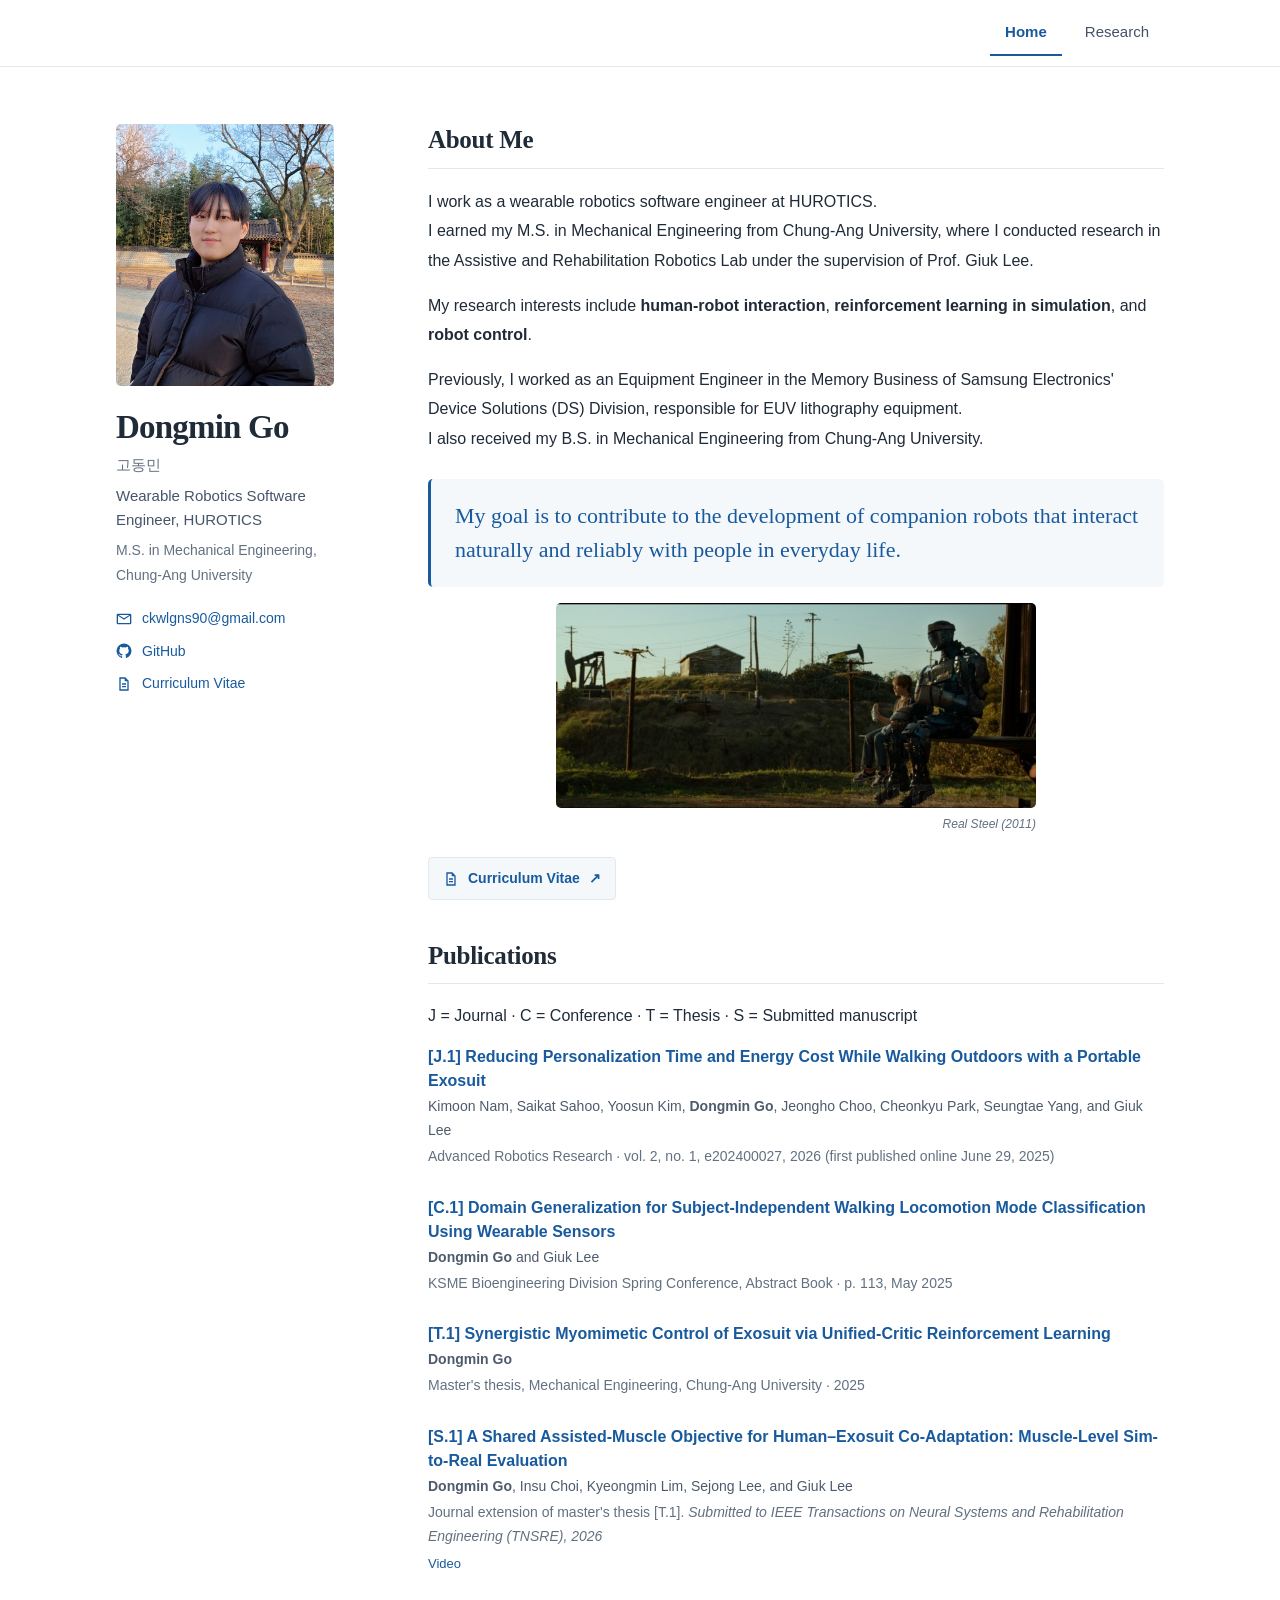
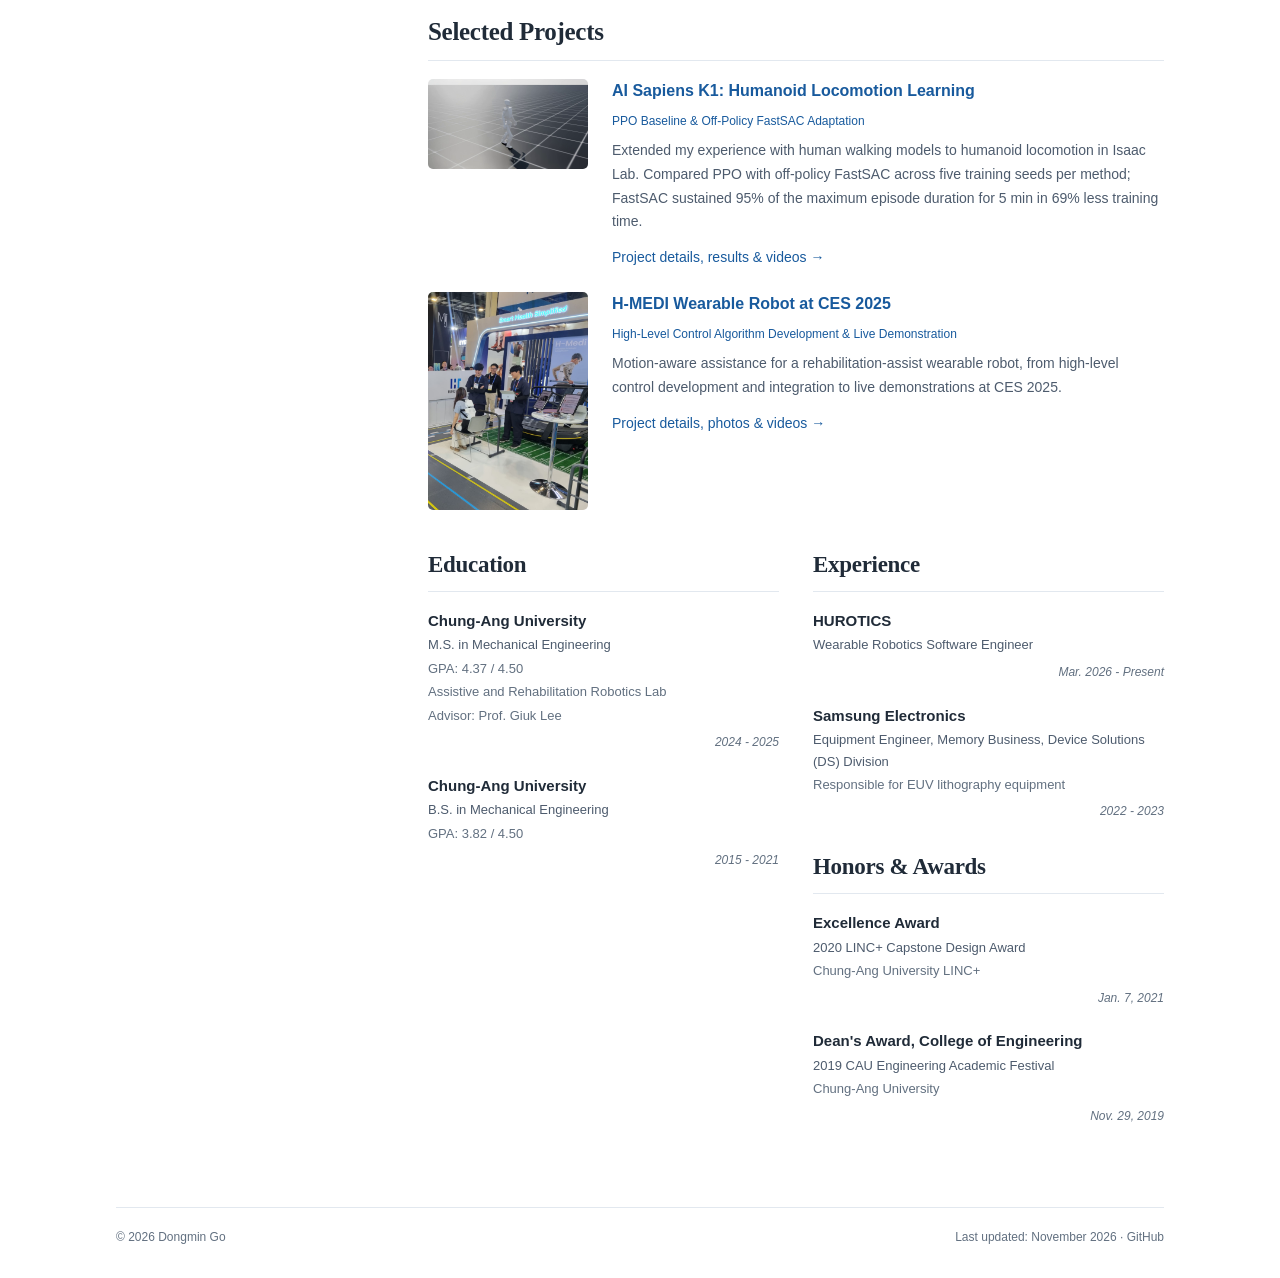
==== index.html @ 07a384d3 "Add K1 locomotion project and learning-speed results to CV and website" ====
<!doctype html>
<html lang="en"><head><meta charset="utf-8"><meta name="viewport" content="width=device-width,initial-scale=1">
<title>Dongmin Go | Academic Homepage</title><meta name="description" content="Dongmin Go at HUROTICS. M.S. in Mechanical Engineering, Chung-Ang University; former EUV Equipment Engineer at Samsung Electronics DS.">
<meta name="theme-color" content="#ffffff"><link rel="canonical" href="https://godongdongmin.github.io/"><meta property="og:title" content="Dongmin Go | Academic Homepage"><meta property="og:description" content="Wearable Robotics Software Engineer, HUROTICS. Education, experience, and research."><meta property="og:type" content="website"><meta property="og:url" content="https://godongdongmin.github.io/"><meta property="og:image" content="https://godongdongmin.github.io/assets/portrait.jpg"><link rel="icon" href="assets/favicon.svg" type="image/svg+xml"><link rel="stylesheet" href="assets/style.css?v=ed7baaed3232"></head>
<body><a class="skip" href="#main">Skip to content</a><header class="topbar"><nav class="nav site-nav" aria-label="Main navigation"><div class="nav-links"><a href="index.html" aria-current="page">Home</a><a href="research/index.html">Research</a></div></nav></header>
<div class="layout"><aside class="profile" aria-label="Profile"><img class="portrait" src="assets/portrait.jpg" alt="Portrait of Dongmin Go" width="218" height="262"><h1>Dongmin Go<span class="native-name" lang="ko">고동민</span></h1><p class="headline">Wearable Robotics Software Engineer, HUROTICS</p><p class="affiliation">M.S. in Mechanical Engineering, Chung-Ang University</p><div class="profile-links"><a href="mailto:ckwlgns90@gmail.com"><svg viewBox="0 0 24 24" fill="currentColor" aria-hidden="true"><path d="M3 4h18a2 2 0 0 1 2 2v12a2 2 0 0 1-2 2H3a2 2 0 0 1-2-2V6a2 2 0 0 1 2-2Zm9 9L3 7v11h18V7l-9 6Zm0-2 8-5H4l8 5Z"/></svg>ckwlgns90@gmail.com</a><a href="https://github.com/godongdongmin"><svg viewBox="0 0 24 24" fill="currentColor" aria-hidden="true"><path d="M12 .9a11.1 11.1 0 0 0-3.51 21.63c.55.1.76-.24.76-.54v-2.07c-3.1.67-3.76-1.32-3.76-1.32-.51-1.29-1.24-1.63-1.24-1.63-1.01-.69.08-.68.08-.68 1.12.08 1.71 1.15 1.71 1.15.99 1.69 2.6 1.2 3.24.92.1-.72.39-1.2.7-1.48-2.47-.28-5.07-1.24-5.07-5.49 0-1.21.43-2.2 1.14-2.98-.11-.28-.5-1.41.11-2.94 0 0 .94-.3 3.06 1.14a10.6 10.6 0 0 1 5.57 0c2.13-1.44 3.06-1.14 3.06-1.14.61 1.53.23 2.66.11 2.94.71.78 1.14 1.77 1.14 2.98 0 4.26-2.6 5.2-5.08 5.48.4.35.76 1.03.76 2.07v3.05c0 .3.2.65.76.54A11.1 11.1 0 0 0 12 .9Z"/></svg>GitHub</a><a href="files/Dongmin_Go_CV.pdf"><svg viewBox="0 0 24 24" fill="currentColor" aria-hidden="true"><path d="M5 2h9l5 5v15H5V2Zm2 2v16h10V8h-4V4H7Zm2 7h6v2H9v-2Zm0 4h6v2H9v-2Z"/></svg>Curriculum Vitae</a></div></aside><main class="content" id="main"><section class="section intro" id="about"><h2>About Me</h2><div class="about-copy"><p>I work as a wearable robotics software engineer at HUROTICS.<br class="sentence-break">I earned my M.S. in Mechanical Engineering from Chung-Ang University, where I conducted research in the Assistive and Rehabilitation Robotics Lab under the supervision of Prof. Giuk Lee.</p><p>My research interests include <strong>human-robot interaction</strong>, <strong>reinforcement learning in simulation</strong>, and <strong>robot control</strong>.</p><p>Previously, I worked as an Equipment Engineer in the Memory Business of Samsung Electronics&#x27; Device Solutions (DS) Division, responsible for EUV lithography equipment.<br class="sentence-break">I also received my B.S. in Mechanical Engineering from Chung-Ang University.</p></div><div class="about-vision"><p class="about-goal">My goal is to contribute to the development of companion robots that interact naturally and reliably with people in everyday life.</p><figure class="about-image"><img src="assets/real-steel-long.jpg" alt="A wide scene of a boy sitting beside the robot Atom in Real Steel" width="728" height="312"><figcaption>Real Steel (2011)</figcaption></figure></div><a class="cv-link" href="files/Dongmin_Go_CV.pdf"><svg viewBox="0 0 24 24" fill="currentColor" aria-hidden="true"><path d="M5 2h9l5 5v15H5V2Zm2 2v16h10V8h-4V4H7Zm2 7h6v2H9v-2Zm0 4h6v2H9v-2Z"/></svg>Curriculum Vitae <span aria-hidden="true">↗</span></a></section><section class="section" id="publications"><h2>Publications</h2><p class="detail">J = Journal · C = Conference · T = Thesis · S = Submitted manuscript</p><article class="entry"><h3 class="publication-title">[J.1] <a href="https://doi.org/10.1002/adrr.202400027">Reducing Personalization Time and Energy Cost While Walking Outdoors with a Portable Exosuit</a></h3><p>Kimoon Nam, Saikat Sahoo, Yoosun Kim, <strong>Dongmin Go</strong>, Jeongho Choo, Cheonkyu Park, Seungtae Yang, and Giuk Lee</p><p class="detail">Advanced Robotics Research · vol. 2, no. 1, e202400027, 2026 (first published online June 29, 2025)</p><div class="publication-links"></div></article><article class="entry"><h3 class="publication-title">[C.1] <a href="https://www.dbpia.co.kr/journal/articleDetail?nodeId=NODE12266823">Domain Generalization for Subject-Independent Walking Locomotion Mode Classification Using Wearable Sensors</a></h3><p><strong>Dongmin Go</strong> and Giuk Lee</p><p class="detail">KSME Bioengineering Division Spring Conference, Abstract Book · p. 113, May 2025</p><div class="publication-links"></div></article><article class="entry"><h3 class="publication-title">[T.1] Synergistic Myomimetic Control of Exosuit via Unified-Critic Reinforcement Learning</h3><p><strong>Dongmin Go</strong></p><p class="detail">Master&#x27;s thesis, Mechanical Engineering, Chung-Ang University · 2025</p><div class="publication-links"></div></article><article class="entry" id="manuscripts"><h3 class="publication-title">[S.1] <a href="research/myomimetic-exosuit/index.html">A Shared Assisted-Muscle Objective for Human–Exosuit Co-Adaptation: Muscle-Level Sim-to-Real Evaluation</a></h3><p class="authors"><strong>Dongmin Go</strong>, Insu Choi, Kyeongmin Lim, Sejong Lee, and Giuk Lee</p><p class="detail">Journal extension of master&#x27;s thesis [T.1]. <em>Submitted to IEEE Transactions on Neural Systems and Rehabilitation Engineering (TNSRE), 2026</em></p><div class="publication-links"><a href="research/index.html#myomimetic-video">Video</a></div></article></section><section class="section" id="projects"><h2>Selected Projects</h2><article class="entry selected-project"><a class="selected-project-photo" href="projects/ai-sapiens-k1/index.html"><img src="assets/ai-sapiens-k1/fastsac-poster.png" alt="AI Sapiens K1 humanoid walking in the Isaac Lab simulation" width="1280" height="720" loading="lazy"></a><div><h3><a href="projects/ai-sapiens-k1/index.html">AI Sapiens K1: Humanoid Locomotion Learning</a></h3><p class="project-role">PPO Baseline &amp; Off-Policy FastSAC Adaptation</p><p>Extended my experience with human walking models to humanoid locomotion in Isaac Lab. Compared PPO with off-policy FastSAC across five training seeds per method; FastSAC sustained 95% of the maximum episode duration for 5 min in 69% less training time.</p><p class="selected-project-link"><a href="projects/ai-sapiens-k1/index.html">Project details, results &amp; videos <span aria-hidden="true">→</span></a></p></div></article><article class="entry selected-project"><a class="selected-project-photo" href="projects/ces-2025/index.html"><img src="assets/ces-2025-booth.jpg" alt="H-MEDI wearable robot demonstration with a seated participant and booth operators at CES 2025" width="1080" height="1472" loading="lazy"></a><div><h3><a href="projects/ces-2025/index.html">H-MEDI Wearable Robot at CES 2025</a></h3><p class="project-role">High-Level Control Algorithm Development &amp; Live Demonstration</p><p>Motion-aware assistance for a rehabilitation-assist wearable robot, from high-level control development and integration to live demonstrations at CES 2025.</p><p class="selected-project-link"><a href="projects/ces-2025/index.html">Project details, photos &amp; videos <span aria-hidden="true">→</span></a></p></div></article></section><div class="background-grid" id="background"><section class="section" id="education"><h2>Education</h2><article class="entry background-entry"><h3>Chung-Ang University</h3><p>M.S. in Mechanical Engineering</p><p class="detail">GPA: 4.37 / 4.50</p><p class="detail">Assistive and Rehabilitation Robotics Lab</p><p class="detail">Advisor: Prof. Giuk Lee</p><p class="background-date">2024 - 2025</p></article><article class="entry background-entry"><h3>Chung-Ang University</h3><p>B.S. in Mechanical Engineering</p><p class="detail">GPA: 3.82 / 4.50</p><p class="background-date">2015 - 2021</p></article></section><div class="background-right"><section class="section" id="experience"><h2>Experience</h2><article class="entry background-entry"><h3>HUROTICS</h3><p>Wearable Robotics Software Engineer</p><p class="background-date">Mar. 2026 - Present</p></article><article class="entry background-entry"><h3>Samsung Electronics</h3><p>Equipment Engineer, Memory Business, Device Solutions (DS) Division</p><p class="detail">Responsible for EUV lithography equipment</p><p class="background-date">2022 - 2023</p></article></section><section class="section" id="awards"><h2>Honors &amp; Awards</h2><article class="entry background-entry"><h3>Excellence Award</h3><p>2020 LINC+ Capstone Design Award</p><p class="detail">Chung-Ang University LINC+</p><p class="background-date">Jan. 7, 2021</p></article><article class="entry background-entry"><h3>Dean&#x27;s Award, College of Engineering</h3><p>2019 CAU Engineering Academic Festival</p><p class="detail">Chung-Ang University</p><p class="background-date">Nov. 29, 2019</p></article></section></div></div></main></div>
<footer class="footer"><span>© 2026 Dongmin Go</span><span>Last updated: November 2026 · <a href="https://github.com/godongdongmin">GitHub</a></span></footer></body></html>
---- assets/style.css ----
:root{--ink:#202b38;--muted:#627080;--accent:#185a9d;--line:#e2e8ef;--paper:#fff;--wash:#f5f8fb;--serif:Georgia,'Times New Roman',serif}
*{box-sizing:border-box}html{scroll-behavior:smooth;scroll-padding-top:95px}body{margin:0;background:var(--paper);color:var(--ink);font:16px/1.75 -apple-system,BlinkMacSystemFont,'Segoe UI',Arial,sans-serif}a{color:var(--accent);text-decoration:none;text-underline-offset:4px}a:hover{text-decoration:underline}a:focus-visible,button:focus-visible{outline:3px solid #e8a540;outline-offset:5px;border-radius:2px}.skip{position:fixed;left:18px;top:-80px;z-index:10;background:var(--ink);color:white;padding:8px 16px}.skip:focus{top:12px}.topbar{border-bottom:1px solid var(--line);background:rgba(255,255,255,.97);position:sticky;top:0;z-index:2}.nav{max-width:1120px;padding:17px 36px;margin:auto;display:flex;align-items:center;justify-content:space-between;gap:24px}.brand{font:700 23px/1.25 var(--serif);color:var(--ink)}.nav-links{display:flex;gap:25px;flex-wrap:wrap;font-size:14px}.nav-links a{color:#445366}.layout{max-width:1120px;margin:auto;display:grid;grid-template-columns:244px minmax(0,1fr);gap:68px;padding:57px 36px 80px}.profile{align-self:start;position:sticky;top:112px}.portrait{display:block;width:218px;height:262px;object-fit:cover;object-position:50% 55%;border-radius:5px;background:var(--wash)}h1{font:700 33px/1.2 var(--serif);letter-spacing:-.8px;margin:22px 0 8px}.profile .headline{font-size:15px;line-height:1.6;margin:0;color:#45556a}.profile .affiliation{font-size:14px;color:var(--muted);margin:6px 0 19px}.profile-links{display:flex;flex-direction:column;gap:8px;font-size:14px}.profile-links a{display:flex;align-items:center;gap:10px;width:fit-content;overflow-wrap:anywhere}.profile-links svg{flex:0 0 16px;width:16px;height:16px}.content{min-width:0}.section{margin:0 0 40px}.section:last-child{margin-bottom:0}h2{font:700 25px/1.3 var(--serif);letter-spacing:-.3px;margin:0 0 18px;padding:0 0 11px;border-bottom:1px solid var(--line)}p{margin:0 0 15px}.intro p{font-size:16px;line-height:1.85}.cv-link{display:inline-flex;gap:9px;align-items:center;font-size:14px;font-weight:600;margin-top:4px;padding:8px 14px;background:var(--wash);border:1px solid var(--line);border-radius:4px}.cv-link svg{height:16px;width:16px}.entry{margin-bottom:22px}.entry:last-child{margin-bottom:0}.entry-top{display:flex;justify-content:space-between;align-items:baseline;gap:18px}.entry h3{font-size:16px;line-height:1.5;margin:0;font-weight:650}.entry time,.dates{font-size:13px;white-space:nowrap;color:var(--muted);font-variant-numeric:tabular-nums}.entry p{font-size:14px;line-height:1.7;margin:2px 0 0;color:#4d5b6d}.entry .detail{color:var(--muted)}.entry ul{font-size:14px;padding-left:19px;margin:5px 0;color:#4d5b6d}.tags{display:flex;gap:8px;flex-wrap:wrap;margin:12px 0 0}.tag{font-size:13px;color:#45556a;border:1px solid var(--line);background:var(--wash);padding:2px 10px;border-radius:3px}.publication-title{color:var(--accent)}.publication-links{display:flex;gap:14px;font-size:13px;margin-top:5px}.footer{border-top:1px solid var(--line);max-width:1048px;margin:0 auto;padding:19px 0 30px;display:flex;justify-content:space-between;gap:20px;font-size:12px;color:var(--muted)}.footer a{color:var(--muted)}.award-translation{font-size:12px!important;color:var(--muted)!important}
@media(max-width:900px){.layout{gap:38px;grid-template-columns:210px minmax(0,1fr)}.portrait{width:195px;height:235px}.nav-links{gap:17px}.footer{margin:0 36px}}
@media(max-width:680px){html{scroll-padding-top:110px}.nav{padding:14px 22px;align-items:flex-start;gap:12px;flex-direction:column}.brand{font-size:21px}.nav-links{gap:18px;font-size:13px}.layout{display:block;padding:30px 22px 45px}.profile{position:static;display:grid;grid-template-columns:112px minmax(0,1fr);gap:0 22px;margin-bottom:35px}.portrait{width:112px;height:144px;grid-row:1/5;object-position:50% 51%}.profile h1{font-size:28px;margin:2px 0 6px}.profile .headline{font-size:13px}.profile .affiliation{font-size:12px;margin:5px 0 10px}.profile-links{grid-column:1/-1;flex-direction:row;flex-wrap:wrap;margin-top:16px;gap:12px 20px;font-size:13px}.section{margin-bottom:32px}h2{font-size:23px}.entry-top{flex-wrap:wrap;gap:0 12px}.entry h3{font-size:15px}.entry time,.dates{font-size:12px}.intro p{font-size:15px}.footer{margin:0 22px;font-size:11px;flex-wrap:wrap;padding-bottom:22px}}
@media(prefers-reduced-motion:reduce){html{scroll-behavior:auto}}
.native-name{display:block;font:400 15px/1.5 'Malgun Gothic',sans-serif;letter-spacing:0;color:var(--muted);margin-top:6px}
.research-entry{display:grid;grid-template-columns:190px minmax(0,1fr);gap:20px}.research-thumb img{display:block;width:100%;height:auto;border:1px solid var(--line);border-radius:4px}.research-entry .authors{font-size:13px}.publication-links{flex-wrap:wrap}.project-main{max-width:960px;margin:auto;padding:45px 36px 60px}.project-header{text-align:center;margin:10px 0 48px}.project-header h1{font-size:38px;line-height:1.24;margin:14px 0 22px}.eyebrow{font-size:12px;letter-spacing:1.5px;color:var(--accent);font-weight:650}.project-authors{font-size:16px}.project-affiliations{font-size:14px;color:var(--muted)}.project-actions{display:flex;flex-wrap:wrap;justify-content:center;gap:10px}.method-grid{display:grid;grid-template-columns:repeat(3,minmax(0,1fr));gap:22px;margin-top:25px}.method-grid article{border-top:2px solid var(--accent);padding-top:14px}.method-grid h3{font-size:16px;margin:0 0 6px}.method-grid p{font-size:14px;color:#4d5b6d}.project-video{display:block;width:100%;aspect-ratio:16/9;background:#0c1218;border-radius:5px}.media-caption,.section-note{font-size:13px;color:var(--muted);margin-top:12px}.results-table{border-collapse:collapse;width:100%;font-size:14px;line-height:1.65}.results-table caption{text-align:left;margin-bottom:9px;color:var(--muted);font-size:13px}.results-table th,.results-table td{text-align:left;padding:13px 15px;border-bottom:1px solid var(--line);vertical-align:top}.results-table thead{background:var(--wash)}.results-table th{font-weight:600}.results-table tbody th{width:42%}.result-context{font-size:14px;color:#4d5b6d;margin-top:18px}
@media(max-width:900px){.research-entry{grid-template-columns:1fr}.research-thumb{max-width:300px}}
@media(max-width:680px){.project-main{padding:26px 22px 35px}.project-header h1{font-size:29px;letter-spacing:-.5px}.project-header{margin-bottom:34px}.method-grid{grid-template-columns:1fr;gap:10px}.project-actions .cv-link{font-size:12px;padding:7px 11px}.results-table th,.results-table td{padding:10px 7px}.results-table{font-size:13px}.project-authors{font-size:14px}}
@media print{.topbar,.skip,.footer,.cv-link{display:none}.layout{padding:0;gap:32px;grid-template-columns:190px 1fr}.profile{position:static}.portrait{width:160px;height:190px}body{font-size:11pt}.section{break-inside:avoid}a{color:inherit}}
.site-nav{justify-content:flex-end;flex-direction:row;padding-top:10px;padding-bottom:10px}.site-nav .nav-links{gap:8px;font-size:15px}.site-nav .nav-links a{display:block;padding:9px 15px;border-bottom:2px solid transparent}.site-nav .nav-links a[aria-current="page"]{color:var(--accent);font-weight:650;border-bottom-color:var(--accent)}.site-nav .nav-links a:hover{color:var(--accent);text-decoration:none;background:var(--wash)}.intro .research-interests{margin:18px 0;color:var(--ink)}.research-main{max-width:960px;margin:auto;padding:48px 36px 64px}.research-heading{margin-bottom:42px}.research-heading h1{font-size:36px;margin:0 0 10px}.research-heading p{font-size:15px;color:var(--muted)}.research-study{margin-bottom:48px}.research-study h2{font-size:26px;line-height:1.4;border:0;padding:0;margin-bottom:12px}.research-study .eyebrow{margin-bottom:10px}.research-study .authors{font-size:14px;color:#4d5b6d;margin-bottom:6px}.research-study .section-note{margin:0 0 18px}.study-summary{font-size:16px;line-height:1.8;margin-bottom:22px}.study-more{font-size:14px;margin-top:13px}.research-main video{scroll-margin-top:95px}.published-research{border-top:1px solid var(--line);padding-top:30px}
@media(max-width:680px){.research-main{padding:30px 22px 40px}.research-heading{margin-bottom:30px}.research-heading h1{font-size:30px}.research-study h2{font-size:23px}.site-nav .nav-links{font-size:14px}.research-study{margin-bottom:32px}.study-summary{font-size:15px}}
/* Separate background sections, with education beside experience and awards. */
.background-grid{display:grid;grid-template-columns:minmax(0,1fr) minmax(0,1fr);gap:34px;align-items:start}.background-grid>.section{margin-bottom:0}.background-grid h2{font-size:23px}.background-entry h3{font-size:15px}.background-entry p{font-size:13px;line-height:1.65}.background-entry .background-date{text-align:right;font-size:12px;font-style:italic;color:var(--muted);font-variant-numeric:tabular-nums;margin-top:7px}.background-right{min-width:0}.background-right>.section{margin-bottom:30px}.background-right>.section:last-child{margin-bottom:0}
@media(max-width:1050px){.background-grid{grid-template-columns:1fr;gap:32px}}
.project-main img{max-width:100%;height:auto}.study-figure{margin:25px 0 0;min-width:0;max-width:100%}.study-figure>a{display:block;max-width:100%;min-width:0;padding:12px;border:1px solid var(--line);border-radius:5px;background:#fff;cursor:zoom-in}.study-figure>a:hover{border-color:var(--accent)}.study-figure img{display:block;width:100%;max-width:100%;height:auto;object-fit:contain}.study-figure figcaption{font-size:13px;line-height:1.65;color:var(--muted);margin-top:10px}.figure-hint{font-size:12px;color:var(--muted);margin:9px 0 0}.figure-compact{max-width:620px;margin-left:auto;margin-right:auto}.figure-pair{display:grid;width:100%;max-width:100%;min-width:0;grid-template-columns:repeat(2,minmax(0,1fr));gap:24px;align-items:start}.figure-pair>.study-figure{width:100%;min-width:0}.finding{border-top:1px solid var(--line);padding-top:25px;margin-top:30px}.finding h3{font-size:19px;line-height:1.45;margin:0 0 10px}.finding-summary{font-size:15px;line-height:1.8}.finding .result-context{margin-top:0}.finding-summary strong{color:var(--accent);font-weight:650}
@media(max-width:680px){.figure-pair{gap:12px}.figure-pair .study-figure>a{padding:4px}.figure-pair figcaption{font-size:11px;overflow-wrap:anywhere}.study-figure>a{padding:7px}.finding h3{font-size:18px}.study-figure figcaption{font-size:12px}.finding{margin-top:25px;padding-top:21px}}

/* Full-width biography followed by the companion robotics goal and image. */
.about-copy p{text-wrap:pretty}
.about-copy{min-width:0}.about-vision{margin:25px 0 18px}.intro .about-goal{margin:0;padding:20px 24px;border-left:3px solid var(--accent);border-radius:5px;background:var(--wash);color:var(--accent);font:400 22px/1.55 var(--serif);text-wrap:pretty}.about-image{width:85%;max-width:480px;margin:16px auto 0}.about-image img{display:block;width:100%;max-width:100%;height:auto;border-radius:5px}.about-image figcaption{text-align:right;font-size:12px;font-style:italic;color:var(--muted);margin-top:6px}
@media(max-width:680px){.intro .about-goal{font-size:19px;padding:16px 18px}}

/* Selected projects: practical control development and public demonstrations. */
.selected-project{display:grid;grid-template-columns:160px minmax(0,1fr);gap:24px;align-items:start}.selected-project-photo img{display:block;width:100%;height:auto;border-radius:5px}.selected-project .project-role{font-size:12px;color:var(--accent);margin:8px 0}.selected-project .selected-project-link{margin-top:12px}.project-back{font-size:13px;margin-bottom:28px}.ces-main .project-header{margin-bottom:36px}.ces-overview{display:grid;grid-template-columns:minmax(0,.85fr) minmax(0,1.15fr);gap:36px;align-items:start}.ces-photo{margin:0}.ces-photo img{display:block;width:100%;border-radius:5px}.ces-overview h2{font-size:25px}.ces-overview h3{font-size:16px;margin:24px 0 10px}.ces-contributions{padding-left:20px;margin:0;font-size:15px}.ces-contributions li+li{margin-top:12px}.ces-demos{display:grid;grid-template-columns:minmax(0,.65fr) minmax(0,1fr);gap:32px;align-items:start}.ces-demo{margin:0;min-width:0}.ces-demo h3{font-size:16px;margin:0 0 14px}.ces-video-portrait{aspect-ratio:9/16;max-width:280px;margin:0 auto}.ces-demo .media-caption{line-height:1.65}.ces-main .project-header h1{max-width:700px;margin-left:auto;margin-right:auto}
@media(max-width:680px){.selected-project{grid-template-columns:1fr;gap:16px}.selected-project-photo{max-width:210px}.ces-overview{grid-template-columns:1fr;gap:24px}.ces-photo{max-width:360px;margin:auto}.ces-demos{grid-template-columns:1fr;gap:32px}.ces-main .project-header h1{font-size:28px}}

.k1-videos{display:grid;grid-template-columns:repeat(2,minmax(0,1fr));gap:24px}.k1-main .section>h3{margin-top:24px}.k1-main .results-table{table-layout:fixed}.k1-main .results-table tbody th{width:auto}@media(max-width:680px){.k1-videos,.k1-figures{grid-template-columns:1fr}.k1-main .results-table th,.k1-main .results-table td{overflow-wrap:anywhere}}
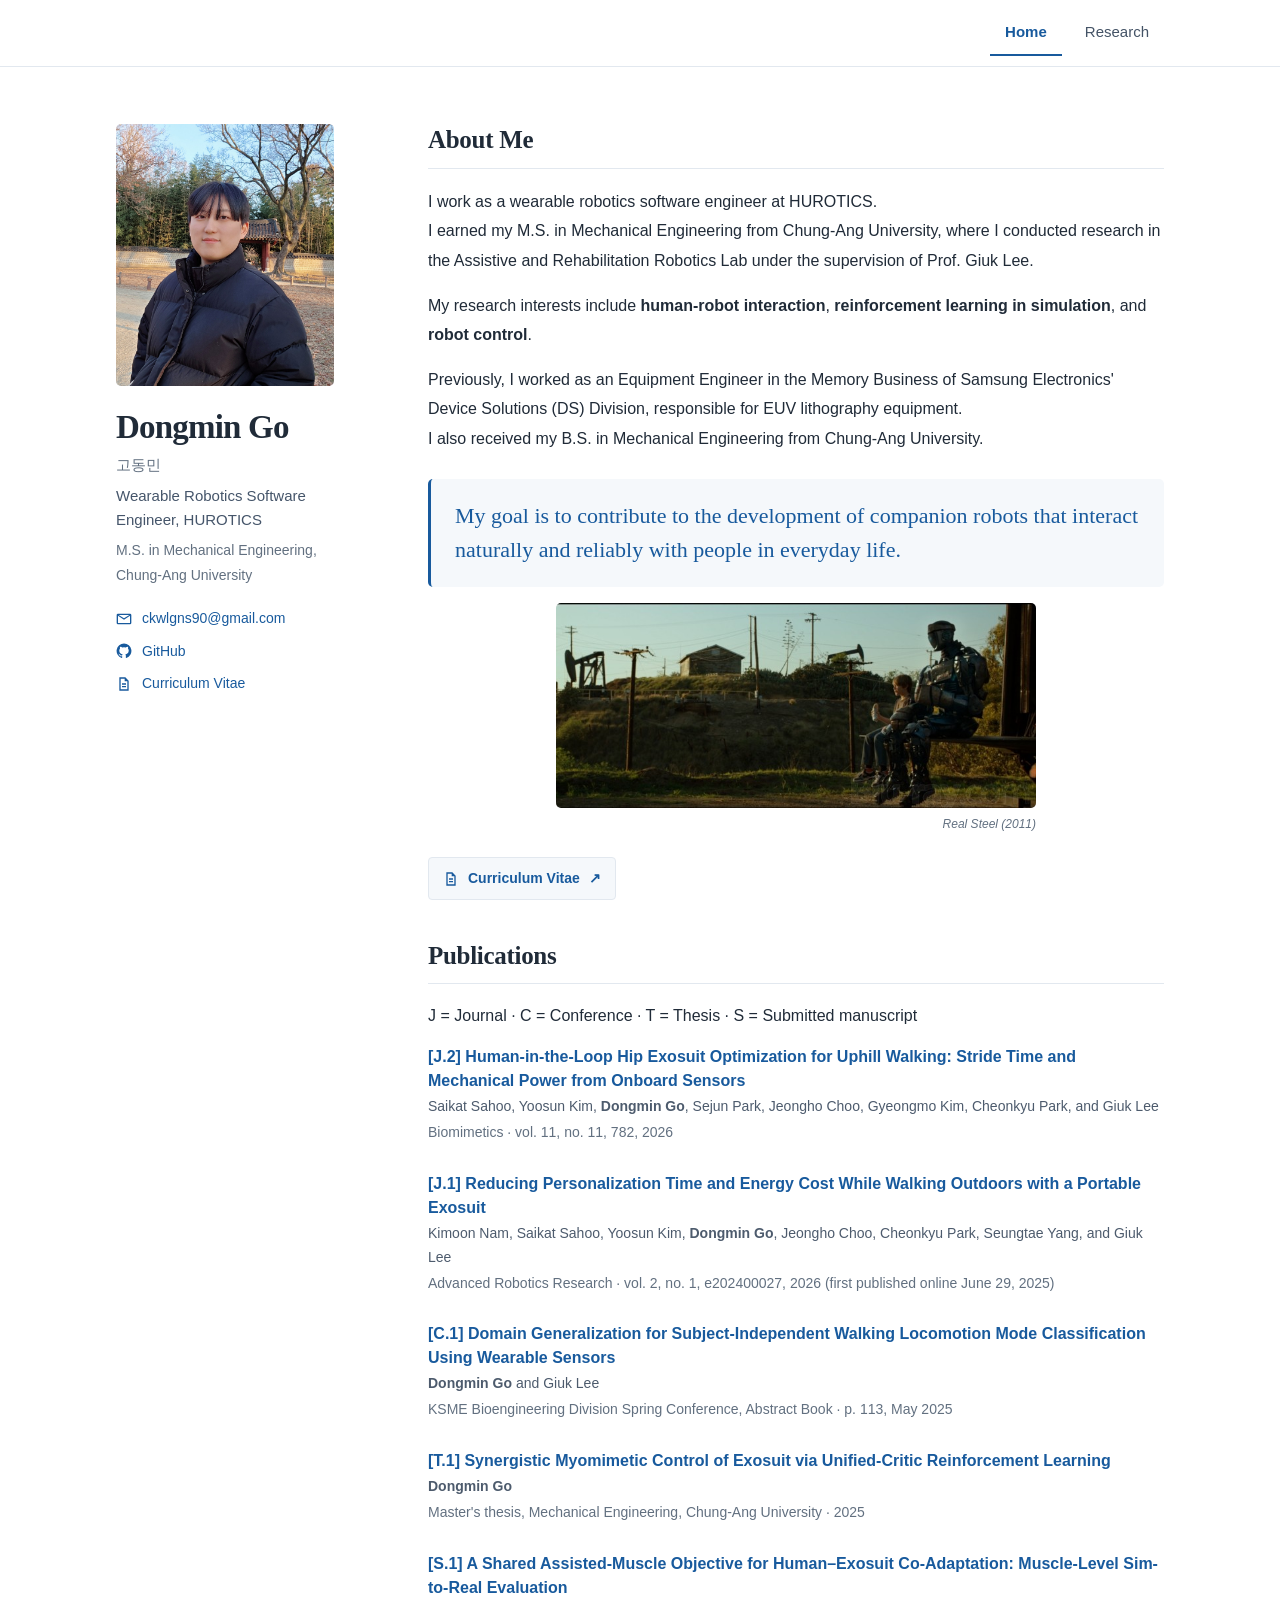
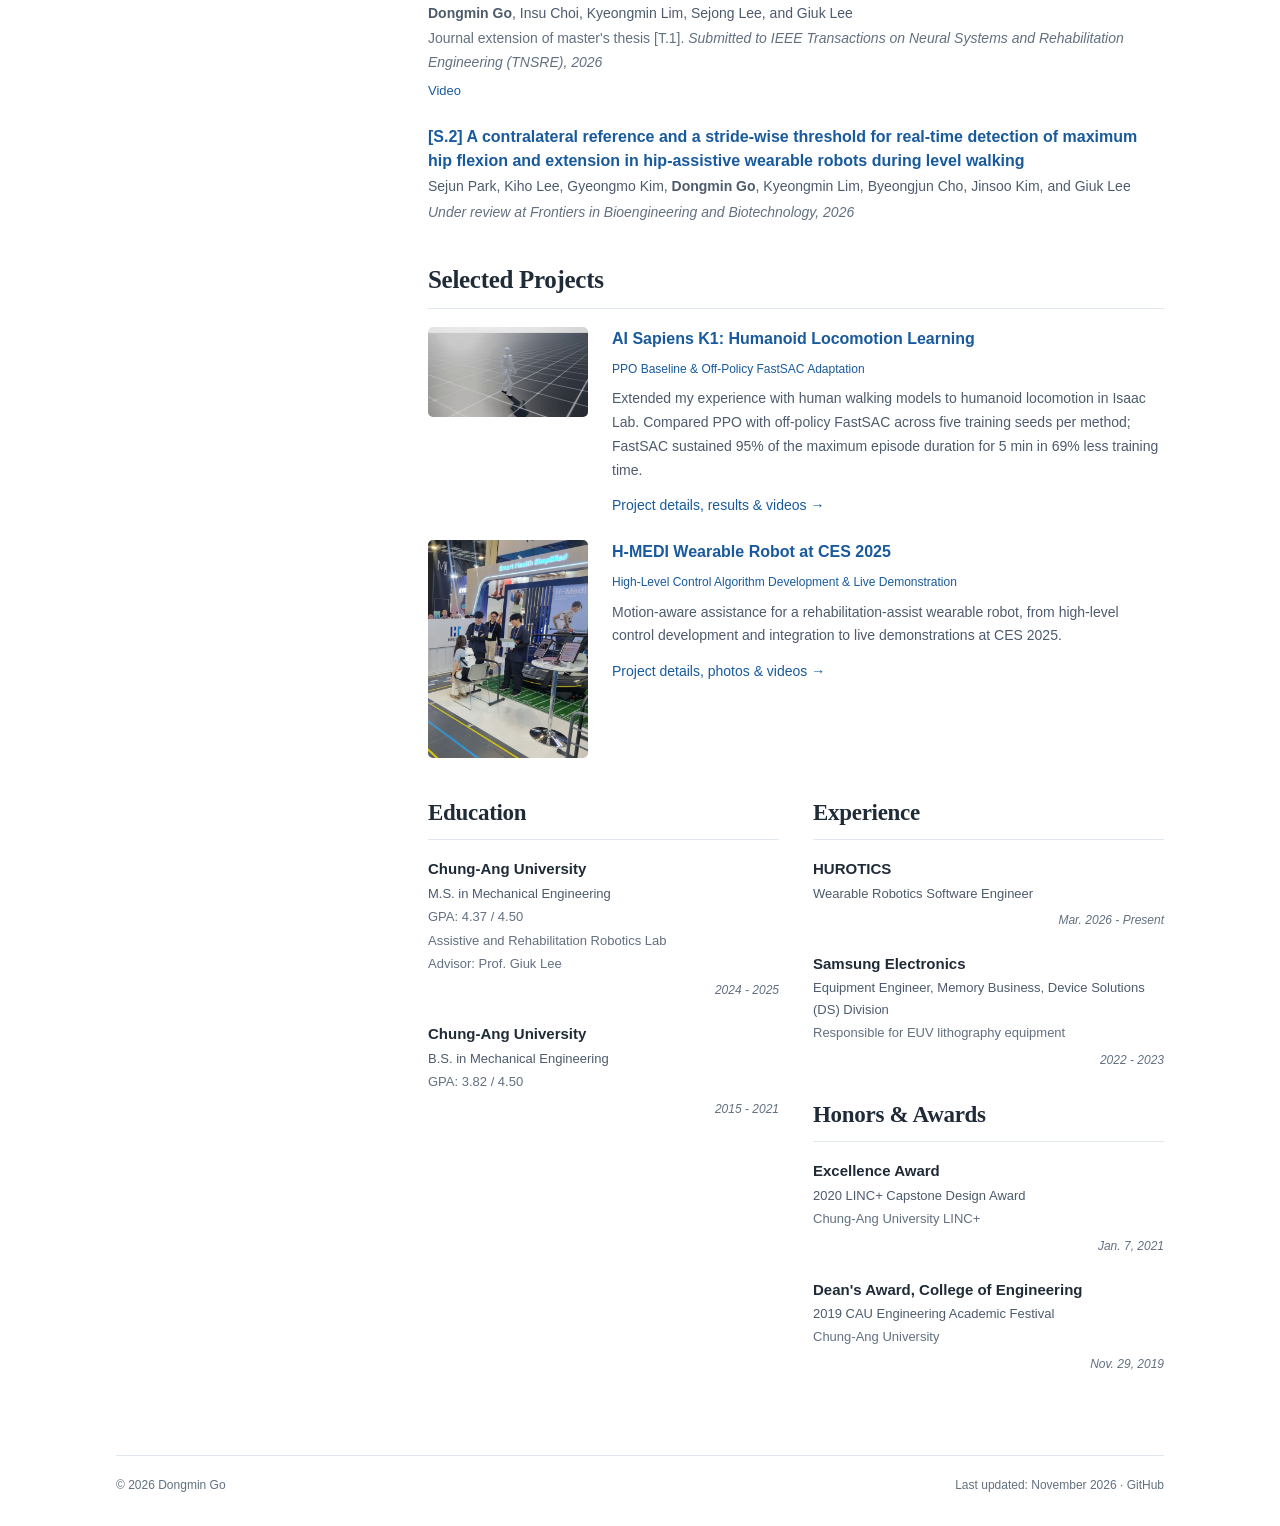
==== commit 4b2f16eb: "Add Biomimetics and Frontiers papers to publication lists" ====
--- a/index.html
+++ b/index.html
@@ -3,5 +3,5 @@
 <title>Dongmin Go | Academic Homepage</title><meta name="description" content="Dongmin Go at HUROTICS. M.S. in Mechanical Engineering, Chung-Ang University; former EUV Equipment Engineer at Samsung Electronics DS.">
 <meta name="theme-color" content="#ffffff"><link rel="canonical" href="https://godongdongmin.github.io/"><meta property="og:title" content="Dongmin Go | Academic Homepage"><meta property="og:description" content="Wearable Robotics Software Engineer, HUROTICS. Education, experience, and research."><meta property="og:type" content="website"><meta property="og:url" content="https://godongdongmin.github.io/"><meta property="og:image" content="https://godongdongmin.github.io/assets/portrait.jpg"><link rel="icon" href="assets/favicon.svg" type="image/svg+xml"><link rel="stylesheet" href="assets/style.css?v=ed7baaed3232"></head>
 <body><a class="skip" href="#main">Skip to content</a><header class="topbar"><nav class="nav site-nav" aria-label="Main navigation"><div class="nav-links"><a href="index.html" aria-current="page">Home</a><a href="research/index.html">Research</a></div></nav></header>
-<div class="layout"><aside class="profile" aria-label="Profile"><img class="portrait" src="assets/portrait.jpg" alt="Portrait of Dongmin Go" width="218" height="262"><h1>Dongmin Go<span class="native-name" lang="ko">고동민</span></h1><p class="headline">Wearable Robotics Software Engineer, HUROTICS</p><p class="affiliation">M.S. in Mechanical Engineering, Chung-Ang University</p><div class="profile-links"><a href="mailto:ckwlgns90@gmail.com"><svg viewBox="0 0 24 24" fill="currentColor" aria-hidden="true"><path d="M3 4h18a2 2 0 0 1 2 2v12a2 2 0 0 1-2 2H3a2 2 0 0 1-2-2V6a2 2 0 0 1 2-2Zm9 9L3 7v11h18V7l-9 6Zm0-2 8-5H4l8 5Z"/></svg>ckwlgns90@gmail.com</a><a href="https://github.com/godongdongmin"><svg viewBox="0 0 24 24" fill="currentColor" aria-hidden="true"><path d="M12 .9a11.1 11.1 0 0 0-3.51 21.63c.55.1.76-.24.76-.54v-2.07c-3.1.67-3.76-1.32-3.76-1.32-.51-1.29-1.24-1.63-1.24-1.63-1.01-.69.08-.68.08-.68 1.12.08 1.71 1.15 1.71 1.15.99 1.69 2.6 1.2 3.24.92.1-.72.39-1.2.7-1.48-2.47-.28-5.07-1.24-5.07-5.49 0-1.21.43-2.2 1.14-2.98-.11-.28-.5-1.41.11-2.94 0 0 .94-.3 3.06 1.14a10.6 10.6 0 0 1 5.57 0c2.13-1.44 3.06-1.14 3.06-1.14.61 1.53.23 2.66.11 2.94.71.78 1.14 1.77 1.14 2.98 0 4.26-2.6 5.2-5.08 5.48.4.35.76 1.03.76 2.07v3.05c0 .3.2.65.76.54A11.1 11.1 0 0 0 12 .9Z"/></svg>GitHub</a><a href="files/Dongmin_Go_CV.pdf"><svg viewBox="0 0 24 24" fill="currentColor" aria-hidden="true"><path d="M5 2h9l5 5v15H5V2Zm2 2v16h10V8h-4V4H7Zm2 7h6v2H9v-2Zm0 4h6v2H9v-2Z"/></svg>Curriculum Vitae</a></div></aside><main class="content" id="main"><section class="section intro" id="about"><h2>About Me</h2><div class="about-copy"><p>I work as a wearable robotics software engineer at HUROTICS.<br class="sentence-break">I earned my M.S. in Mechanical Engineering from Chung-Ang University, where I conducted research in the Assistive and Rehabilitation Robotics Lab under the supervision of Prof. Giuk Lee.</p><p>My research interests include <strong>human-robot interaction</strong>, <strong>reinforcement learning in simulation</strong>, and <strong>robot control</strong>.</p><p>Previously, I worked as an Equipment Engineer in the Memory Business of Samsung Electronics&#x27; Device Solutions (DS) Division, responsible for EUV lithography equipment.<br class="sentence-break">I also received my B.S. in Mechanical Engineering from Chung-Ang University.</p></div><div class="about-vision"><p class="about-goal">My goal is to contribute to the development of companion robots that interact naturally and reliably with people in everyday life.</p><figure class="about-image"><img src="assets/real-steel-long.jpg" alt="A wide scene of a boy sitting beside the robot Atom in Real Steel" width="728" height="312"><figcaption>Real Steel (2011)</figcaption></figure></div><a class="cv-link" href="files/Dongmin_Go_CV.pdf"><svg viewBox="0 0 24 24" fill="currentColor" aria-hidden="true"><path d="M5 2h9l5 5v15H5V2Zm2 2v16h10V8h-4V4H7Zm2 7h6v2H9v-2Zm0 4h6v2H9v-2Z"/></svg>Curriculum Vitae <span aria-hidden="true">↗</span></a></section><section class="section" id="publications"><h2>Publications</h2><p class="detail">J = Journal · C = Conference · T = Thesis · S = Submitted manuscript</p><article class="entry"><h3 class="publication-title">[J.1] <a href="https://doi.org/10.1002/adrr.202400027">Reducing Personalization Time and Energy Cost While Walking Outdoors with a Portable Exosuit</a></h3><p>Kimoon Nam, Saikat Sahoo, Yoosun Kim, <strong>Dongmin Go</strong>, Jeongho Choo, Cheonkyu Park, Seungtae Yang, and Giuk Lee</p><p class="detail">Advanced Robotics Research · vol. 2, no. 1, e202400027, 2026 (first published online June 29, 2025)</p><div class="publication-links"></div></article><article class="entry"><h3 class="publication-title">[C.1] <a href="https://www.dbpia.co.kr/journal/articleDetail?nodeId=NODE12266823">Domain Generalization for Subject-Independent Walking Locomotion Mode Classification Using Wearable Sensors</a></h3><p><strong>Dongmin Go</strong> and Giuk Lee</p><p class="detail">KSME Bioengineering Division Spring Conference, Abstract Book · p. 113, May 2025</p><div class="publication-links"></div></article><article class="entry"><h3 class="publication-title">[T.1] Synergistic Myomimetic Control of Exosuit via Unified-Critic Reinforcement Learning</h3><p><strong>Dongmin Go</strong></p><p class="detail">Master&#x27;s thesis, Mechanical Engineering, Chung-Ang University · 2025</p><div class="publication-links"></div></article><article class="entry" id="manuscripts"><h3 class="publication-title">[S.1] <a href="research/myomimetic-exosuit/index.html">A Shared Assisted-Muscle Objective for Human–Exosuit Co-Adaptation: Muscle-Level Sim-to-Real Evaluation</a></h3><p class="authors"><strong>Dongmin Go</strong>, Insu Choi, Kyeongmin Lim, Sejong Lee, and Giuk Lee</p><p class="detail">Journal extension of master&#x27;s thesis [T.1]. <em>Submitted to IEEE Transactions on Neural Systems and Rehabilitation Engineering (TNSRE), 2026</em></p><div class="publication-links"><a href="research/index.html#myomimetic-video">Video</a></div></article></section><section class="section" id="projects"><h2>Selected Projects</h2><article class="entry selected-project"><a class="selected-project-photo" href="projects/ai-sapiens-k1/index.html"><img src="assets/ai-sapiens-k1/fastsac-poster.png" alt="AI Sapiens K1 humanoid walking in the Isaac Lab simulation" width="1280" height="720" loading="lazy"></a><div><h3><a href="projects/ai-sapiens-k1/index.html">AI Sapiens K1: Humanoid Locomotion Learning</a></h3><p class="project-role">PPO Baseline &amp; Off-Policy FastSAC Adaptation</p><p>Extended my experience with human walking models to humanoid locomotion in Isaac Lab. Compared PPO with off-policy FastSAC across five training seeds per method; FastSAC sustained 95% of the maximum episode duration for 5 min in 69% less training time.</p><p class="selected-project-link"><a href="projects/ai-sapiens-k1/index.html">Project details, results &amp; videos <span aria-hidden="true">→</span></a></p></div></article><article class="entry selected-project"><a class="selected-project-photo" href="projects/ces-2025/index.html"><img src="assets/ces-2025-booth.jpg" alt="H-MEDI wearable robot demonstration with a seated participant and booth operators at CES 2025" width="1080" height="1472" loading="lazy"></a><div><h3><a href="projects/ces-2025/index.html">H-MEDI Wearable Robot at CES 2025</a></h3><p class="project-role">High-Level Control Algorithm Development &amp; Live Demonstration</p><p>Motion-aware assistance for a rehabilitation-assist wearable robot, from high-level control development and integration to live demonstrations at CES 2025.</p><p class="selected-project-link"><a href="projects/ces-2025/index.html">Project details, photos &amp; videos <span aria-hidden="true">→</span></a></p></div></article></section><div class="background-grid" id="background"><section class="section" id="education"><h2>Education</h2><article class="entry background-entry"><h3>Chung-Ang University</h3><p>M.S. in Mechanical Engineering</p><p class="detail">GPA: 4.37 / 4.50</p><p class="detail">Assistive and Rehabilitation Robotics Lab</p><p class="detail">Advisor: Prof. Giuk Lee</p><p class="background-date">2024 - 2025</p></article><article class="entry background-entry"><h3>Chung-Ang University</h3><p>B.S. in Mechanical Engineering</p><p class="detail">GPA: 3.82 / 4.50</p><p class="background-date">2015 - 2021</p></article></section><div class="background-right"><section class="section" id="experience"><h2>Experience</h2><article class="entry background-entry"><h3>HUROTICS</h3><p>Wearable Robotics Software Engineer</p><p class="background-date">Mar. 2026 - Present</p></article><article class="entry background-entry"><h3>Samsung Electronics</h3><p>Equipment Engineer, Memory Business, Device Solutions (DS) Division</p><p class="detail">Responsible for EUV lithography equipment</p><p class="background-date">2022 - 2023</p></article></section><section class="section" id="awards"><h2>Honors &amp; Awards</h2><article class="entry background-entry"><h3>Excellence Award</h3><p>2020 LINC+ Capstone Design Award</p><p class="detail">Chung-Ang University LINC+</p><p class="background-date">Jan. 7, 2021</p></article><article class="entry background-entry"><h3>Dean&#x27;s Award, College of Engineering</h3><p>2019 CAU Engineering Academic Festival</p><p class="detail">Chung-Ang University</p><p class="background-date">Nov. 29, 2019</p></article></section></div></div></main></div>
+<div class="layout"><aside class="profile" aria-label="Profile"><img class="portrait" src="assets/portrait.jpg" alt="Portrait of Dongmin Go" width="218" height="262"><h1>Dongmin Go<span class="native-name" lang="ko">고동민</span></h1><p class="headline">Wearable Robotics Software Engineer, HUROTICS</p><p class="affiliation">M.S. in Mechanical Engineering, Chung-Ang University</p><div class="profile-links"><a href="mailto:ckwlgns90@gmail.com"><svg viewBox="0 0 24 24" fill="currentColor" aria-hidden="true"><path d="M3 4h18a2 2 0 0 1 2 2v12a2 2 0 0 1-2 2H3a2 2 0 0 1-2-2V6a2 2 0 0 1 2-2Zm9 9L3 7v11h18V7l-9 6Zm0-2 8-5H4l8 5Z"/></svg>ckwlgns90@gmail.com</a><a href="https://github.com/godongdongmin"><svg viewBox="0 0 24 24" fill="currentColor" aria-hidden="true"><path d="M12 .9a11.1 11.1 0 0 0-3.51 21.63c.55.1.76-.24.76-.54v-2.07c-3.1.67-3.76-1.32-3.76-1.32-.51-1.29-1.24-1.63-1.24-1.63-1.01-.69.08-.68.08-.68 1.12.08 1.71 1.15 1.71 1.15.99 1.69 2.6 1.2 3.24.92.1-.72.39-1.2.7-1.48-2.47-.28-5.07-1.24-5.07-5.49 0-1.21.43-2.2 1.14-2.98-.11-.28-.5-1.41.11-2.94 0 0 .94-.3 3.06 1.14a10.6 10.6 0 0 1 5.57 0c2.13-1.44 3.06-1.14 3.06-1.14.61 1.53.23 2.66.11 2.94.71.78 1.14 1.77 1.14 2.98 0 4.26-2.6 5.2-5.08 5.48.4.35.76 1.03.76 2.07v3.05c0 .3.2.65.76.54A11.1 11.1 0 0 0 12 .9Z"/></svg>GitHub</a><a href="files/Dongmin_Go_CV.pdf"><svg viewBox="0 0 24 24" fill="currentColor" aria-hidden="true"><path d="M5 2h9l5 5v15H5V2Zm2 2v16h10V8h-4V4H7Zm2 7h6v2H9v-2Zm0 4h6v2H9v-2Z"/></svg>Curriculum Vitae</a></div></aside><main class="content" id="main"><section class="section intro" id="about"><h2>About Me</h2><div class="about-copy"><p>I work as a wearable robotics software engineer at HUROTICS.<br class="sentence-break">I earned my M.S. in Mechanical Engineering from Chung-Ang University, where I conducted research in the Assistive and Rehabilitation Robotics Lab under the supervision of Prof. Giuk Lee.</p><p>My research interests include <strong>human-robot interaction</strong>, <strong>reinforcement learning in simulation</strong>, and <strong>robot control</strong>.</p><p>Previously, I worked as an Equipment Engineer in the Memory Business of Samsung Electronics&#x27; Device Solutions (DS) Division, responsible for EUV lithography equipment.<br class="sentence-break">I also received my B.S. in Mechanical Engineering from Chung-Ang University.</p></div><div class="about-vision"><p class="about-goal">My goal is to contribute to the development of companion robots that interact naturally and reliably with people in everyday life.</p><figure class="about-image"><img src="assets/real-steel-long.jpg" alt="A wide scene of a boy sitting beside the robot Atom in Real Steel" width="728" height="312"><figcaption>Real Steel (2011)</figcaption></figure></div><a class="cv-link" href="files/Dongmin_Go_CV.pdf"><svg viewBox="0 0 24 24" fill="currentColor" aria-hidden="true"><path d="M5 2h9l5 5v15H5V2Zm2 2v16h10V8h-4V4H7Zm2 7h6v2H9v-2Zm0 4h6v2H9v-2Z"/></svg>Curriculum Vitae <span aria-hidden="true">↗</span></a></section><section class="section" id="publications"><h2>Publications</h2><p class="detail">J = Journal · C = Conference · T = Thesis · S = Submitted manuscript</p><article class="entry"><h3 class="publication-title">[J.2] <a href="https://doi.org/10.3390/biomimetics11110782">Human-in-the-Loop Hip Exosuit Optimization for Uphill Walking: Stride Time and Mechanical Power from Onboard Sensors</a></h3><p>Saikat Sahoo, Yoosun Kim, <strong>Dongmin Go</strong>, Sejun Park, Jeongho Choo, Gyeongmo Kim, Cheonkyu Park, and Giuk Lee</p><p class="detail">Biomimetics · vol. 11, no. 11, 782, 2026</p><div class="publication-links"></div></article><article class="entry"><h3 class="publication-title">[J.1] <a href="https://doi.org/10.1002/adrr.202400027">Reducing Personalization Time and Energy Cost While Walking Outdoors with a Portable Exosuit</a></h3><p>Kimoon Nam, Saikat Sahoo, Yoosun Kim, <strong>Dongmin Go</strong>, Jeongho Choo, Cheonkyu Park, Seungtae Yang, and Giuk Lee</p><p class="detail">Advanced Robotics Research · vol. 2, no. 1, e202400027, 2026 (first published online June 29, 2025)</p><div class="publication-links"></div></article><article class="entry"><h3 class="publication-title">[C.1] <a href="https://www.dbpia.co.kr/journal/articleDetail?nodeId=NODE12266823">Domain Generalization for Subject-Independent Walking Locomotion Mode Classification Using Wearable Sensors</a></h3><p><strong>Dongmin Go</strong> and Giuk Lee</p><p class="detail">KSME Bioengineering Division Spring Conference, Abstract Book · p. 113, May 2025</p><div class="publication-links"></div></article><article class="entry"><h3 class="publication-title">[T.1] Synergistic Myomimetic Control of Exosuit via Unified-Critic Reinforcement Learning</h3><p><strong>Dongmin Go</strong></p><p class="detail">Master&#x27;s thesis, Mechanical Engineering, Chung-Ang University · 2025</p><div class="publication-links"></div></article><article class="entry" id="manuscripts"><h3 class="publication-title">[S.1] <a href="research/myomimetic-exosuit/index.html">A Shared Assisted-Muscle Objective for Human–Exosuit Co-Adaptation: Muscle-Level Sim-to-Real Evaluation</a></h3><p class="authors"><strong>Dongmin Go</strong>, Insu Choi, Kyeongmin Lim, Sejong Lee, and Giuk Lee</p><p class="detail">Journal extension of master&#x27;s thesis [T.1]. <em>Submitted to IEEE Transactions on Neural Systems and Rehabilitation Engineering (TNSRE), 2026</em></p><div class="publication-links"><a href="research/index.html#myomimetic-video">Video</a></div></article><article class="entry" id="manuscript-s-2"><h3 class="publication-title">[S.2] A contralateral reference and a stride-wise threshold for real-time detection of maximum hip flexion and extension in hip-assistive wearable robots during level walking</h3><p class="authors">Sejun Park, Kiho Lee, Gyeongmo Kim, <strong>Dongmin Go</strong>, Kyeongmin Lim, Byeongjun Cho, Jinsoo Kim, and Giuk Lee</p><p class="detail"> <em>Under review at Frontiers in Bioengineering and Biotechnology, 2026</em></p></article></section><section class="section" id="projects"><h2>Selected Projects</h2><article class="entry selected-project"><a class="selected-project-photo" href="projects/ai-sapiens-k1/index.html"><img src="assets/ai-sapiens-k1/fastsac-poster.png" alt="AI Sapiens K1 humanoid walking in the Isaac Lab simulation" width="1280" height="720" loading="lazy"></a><div><h3><a href="projects/ai-sapiens-k1/index.html">AI Sapiens K1: Humanoid Locomotion Learning</a></h3><p class="project-role">PPO Baseline &amp; Off-Policy FastSAC Adaptation</p><p>Extended my experience with human walking models to humanoid locomotion in Isaac Lab. Compared PPO with off-policy FastSAC across five training seeds per method; FastSAC sustained 95% of the maximum episode duration for 5 min in 69% less training time.</p><p class="selected-project-link"><a href="projects/ai-sapiens-k1/index.html">Project details, results &amp; videos <span aria-hidden="true">→</span></a></p></div></article><article class="entry selected-project"><a class="selected-project-photo" href="projects/ces-2025/index.html"><img src="assets/ces-2025-booth.jpg" alt="H-MEDI wearable robot demonstration with a seated participant and booth operators at CES 2025" width="1080" height="1472" loading="lazy"></a><div><h3><a href="projects/ces-2025/index.html">H-MEDI Wearable Robot at CES 2025</a></h3><p class="project-role">High-Level Control Algorithm Development &amp; Live Demonstration</p><p>Motion-aware assistance for a rehabilitation-assist wearable robot, from high-level control development and integration to live demonstrations at CES 2025.</p><p class="selected-project-link"><a href="projects/ces-2025/index.html">Project details, photos &amp; videos <span aria-hidden="true">→</span></a></p></div></article></section><div class="background-grid" id="background"><section class="section" id="education"><h2>Education</h2><article class="entry background-entry"><h3>Chung-Ang University</h3><p>M.S. in Mechanical Engineering</p><p class="detail">GPA: 4.37 / 4.50</p><p class="detail">Assistive and Rehabilitation Robotics Lab</p><p class="detail">Advisor: Prof. Giuk Lee</p><p class="background-date">2024 - 2025</p></article><article class="entry background-entry"><h3>Chung-Ang University</h3><p>B.S. in Mechanical Engineering</p><p class="detail">GPA: 3.82 / 4.50</p><p class="background-date">2015 - 2021</p></article></section><div class="background-right"><section class="section" id="experience"><h2>Experience</h2><article class="entry background-entry"><h3>HUROTICS</h3><p>Wearable Robotics Software Engineer</p><p class="background-date">Mar. 2026 - Present</p></article><article class="entry background-entry"><h3>Samsung Electronics</h3><p>Equipment Engineer, Memory Business, Device Solutions (DS) Division</p><p class="detail">Responsible for EUV lithography equipment</p><p class="background-date">2022 - 2023</p></article></section><section class="section" id="awards"><h2>Honors &amp; Awards</h2><article class="entry background-entry"><h3>Excellence Award</h3><p>2020 LINC+ Capstone Design Award</p><p class="detail">Chung-Ang University LINC+</p><p class="background-date">Jan. 7, 2021</p></article><article class="entry background-entry"><h3>Dean&#x27;s Award, College of Engineering</h3><p>2019 CAU Engineering Academic Festival</p><p class="detail">Chung-Ang University</p><p class="background-date">Nov. 29, 2019</p></article></section></div></div></main></div>
 <footer class="footer"><span>© 2026 Dongmin Go</span><span>Last updated: November 2026 · <a href="https://github.com/godongdongmin">GitHub</a></span></footer></body></html>
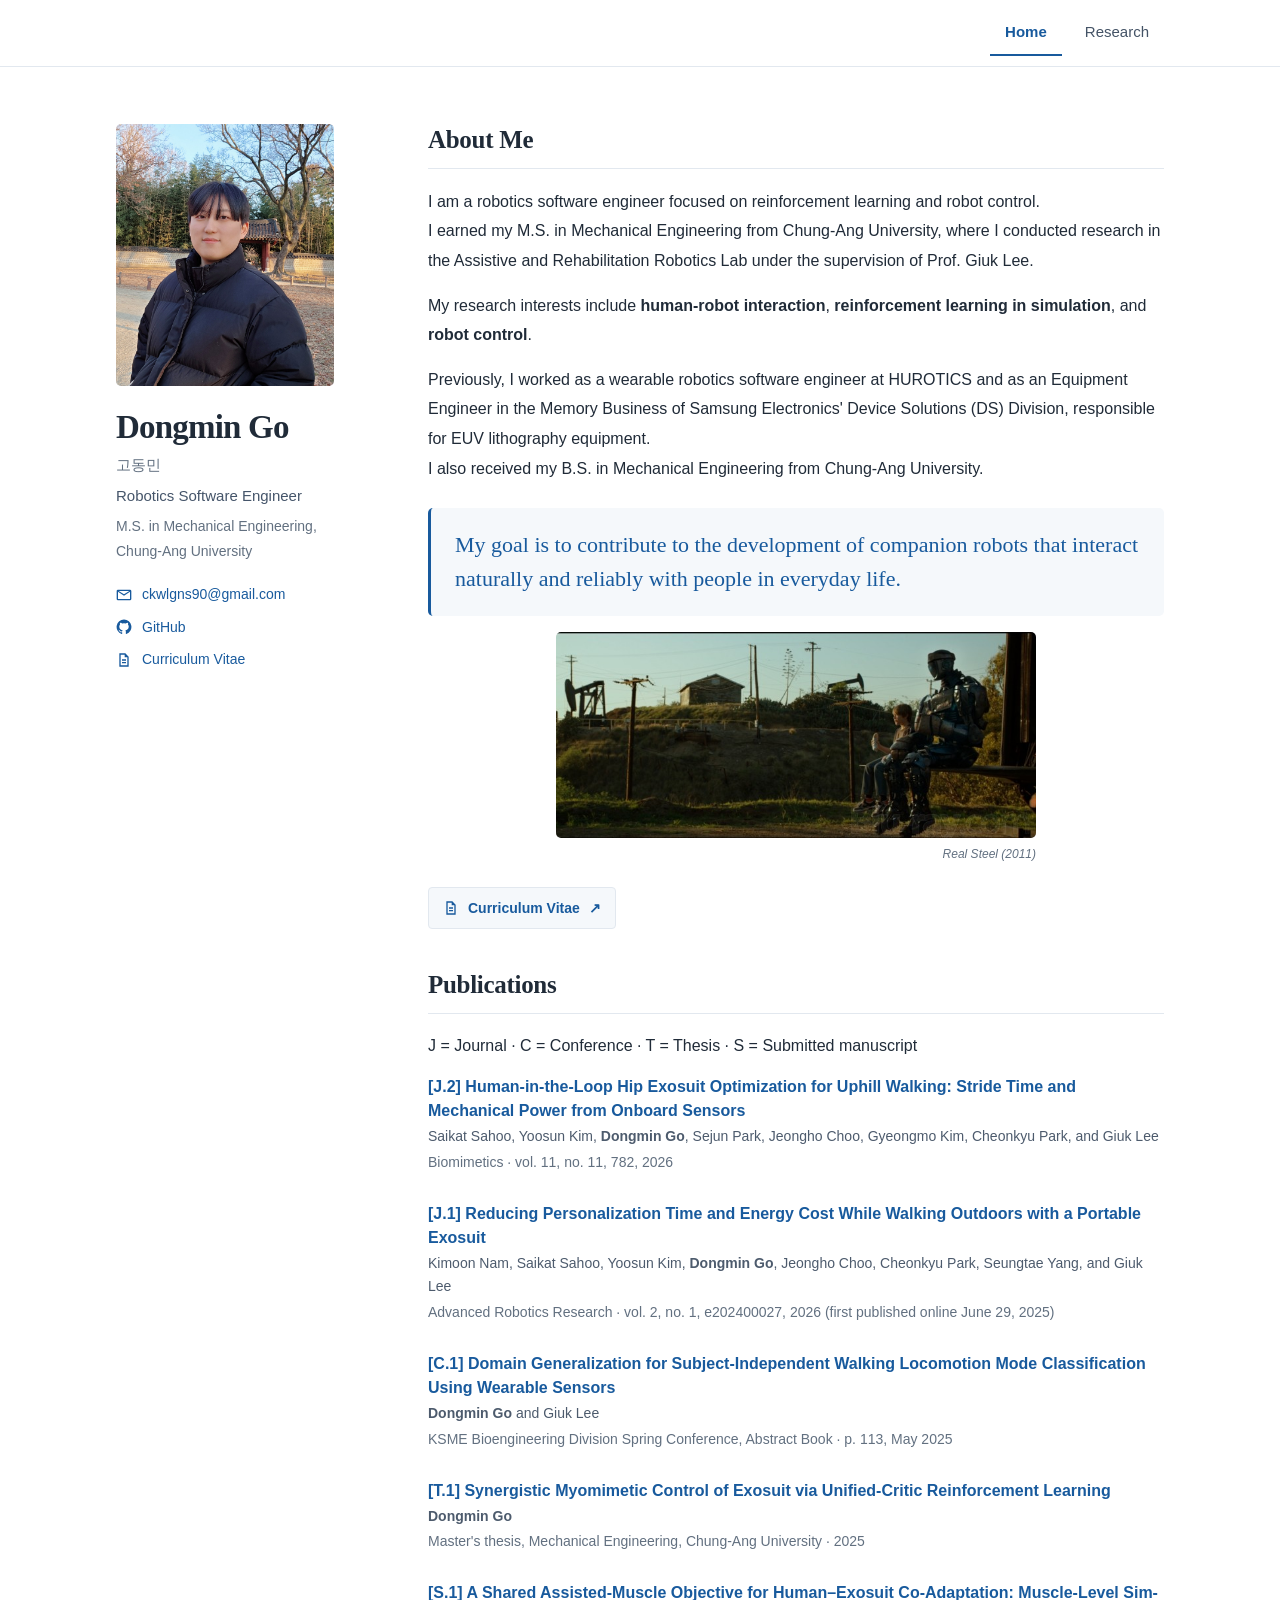
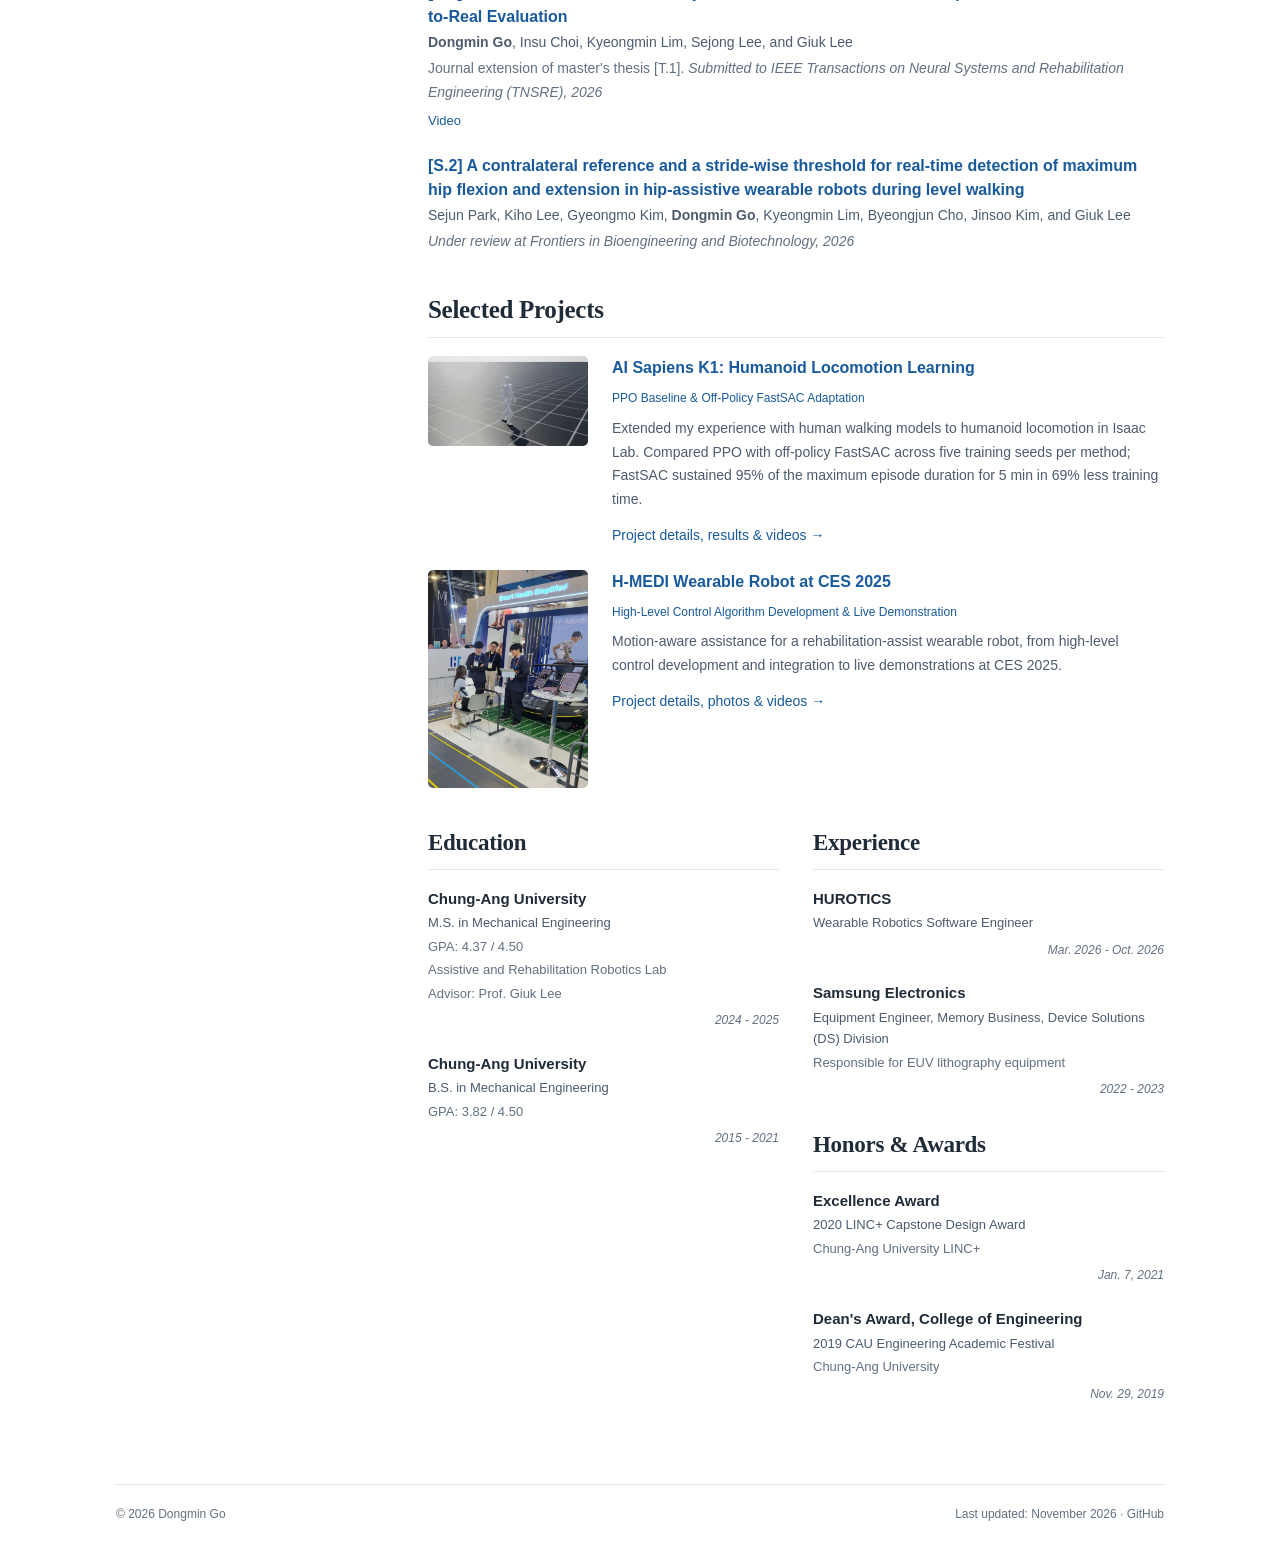
==== commit 51323e4a: "Refresh employment dates and rebuild CV with current publications" ====
--- a/index.html
+++ b/index.html
@@ -1,7 +1,7 @@
 <!doctype html>
 <html lang="en"><head><meta charset="utf-8"><meta name="viewport" content="width=device-width,initial-scale=1">
-<title>Dongmin Go | Academic Homepage</title><meta name="description" content="Dongmin Go at HUROTICS. M.S. in Mechanical Engineering, Chung-Ang University; former EUV Equipment Engineer at Samsung Electronics DS.">
-<meta name="theme-color" content="#ffffff"><link rel="canonical" href="https://godongdongmin.github.io/"><meta property="og:title" content="Dongmin Go | Academic Homepage"><meta property="og:description" content="Wearable Robotics Software Engineer, HUROTICS. Education, experience, and research."><meta property="og:type" content="website"><meta property="og:url" content="https://godongdongmin.github.io/"><meta property="og:image" content="https://godongdongmin.github.io/assets/portrait.jpg"><link rel="icon" href="assets/favicon.svg" type="image/svg+xml"><link rel="stylesheet" href="assets/style.css?v=ed7baaed3232"></head>
+<title>Dongmin Go | Academic Homepage</title><meta name="description" content="Dongmin Go. Robotics Software Engineer. My research interests include human-robot interaction, reinforcement learning in simulation, and robot control.">
+<meta name="theme-color" content="#ffffff"><link rel="canonical" href="https://godongdongmin.github.io/"><meta property="og:title" content="Dongmin Go | Academic Homepage"><meta property="og:description" content="Robotics Software Engineer. Education, experience, and research."><meta property="og:type" content="website"><meta property="og:url" content="https://godongdongmin.github.io/"><meta property="og:image" content="https://godongdongmin.github.io/assets/portrait.jpg"><link rel="icon" href="assets/favicon.svg" type="image/svg+xml"><link rel="stylesheet" href="assets/style.css?v=ed7baaed3232"></head>
 <body><a class="skip" href="#main">Skip to content</a><header class="topbar"><nav class="nav site-nav" aria-label="Main navigation"><div class="nav-links"><a href="index.html" aria-current="page">Home</a><a href="research/index.html">Research</a></div></nav></header>
-<div class="layout"><aside class="profile" aria-label="Profile"><img class="portrait" src="assets/portrait.jpg" alt="Portrait of Dongmin Go" width="218" height="262"><h1>Dongmin Go<span class="native-name" lang="ko">고동민</span></h1><p class="headline">Wearable Robotics Software Engineer, HUROTICS</p><p class="affiliation">M.S. in Mechanical Engineering, Chung-Ang University</p><div class="profile-links"><a href="mailto:ckwlgns90@gmail.com"><svg viewBox="0 0 24 24" fill="currentColor" aria-hidden="true"><path d="M3 4h18a2 2 0 0 1 2 2v12a2 2 0 0 1-2 2H3a2 2 0 0 1-2-2V6a2 2 0 0 1 2-2Zm9 9L3 7v11h18V7l-9 6Zm0-2 8-5H4l8 5Z"/></svg>ckwlgns90@gmail.com</a><a href="https://github.com/godongdongmin"><svg viewBox="0 0 24 24" fill="currentColor" aria-hidden="true"><path d="M12 .9a11.1 11.1 0 0 0-3.51 21.63c.55.1.76-.24.76-.54v-2.07c-3.1.67-3.76-1.32-3.76-1.32-.51-1.29-1.24-1.63-1.24-1.63-1.01-.69.08-.68.08-.68 1.12.08 1.71 1.15 1.71 1.15.99 1.69 2.6 1.2 3.24.92.1-.72.39-1.2.7-1.48-2.47-.28-5.07-1.24-5.07-5.49 0-1.21.43-2.2 1.14-2.98-.11-.28-.5-1.41.11-2.94 0 0 .94-.3 3.06 1.14a10.6 10.6 0 0 1 5.57 0c2.13-1.44 3.06-1.14 3.06-1.14.61 1.53.23 2.66.11 2.94.71.78 1.14 1.77 1.14 2.98 0 4.26-2.6 5.2-5.08 5.48.4.35.76 1.03.76 2.07v3.05c0 .3.2.65.76.54A11.1 11.1 0 0 0 12 .9Z"/></svg>GitHub</a><a href="files/Dongmin_Go_CV.pdf"><svg viewBox="0 0 24 24" fill="currentColor" aria-hidden="true"><path d="M5 2h9l5 5v15H5V2Zm2 2v16h10V8h-4V4H7Zm2 7h6v2H9v-2Zm0 4h6v2H9v-2Z"/></svg>Curriculum Vitae</a></div></aside><main class="content" id="main"><section class="section intro" id="about"><h2>About Me</h2><div class="about-copy"><p>I work as a wearable robotics software engineer at HUROTICS.<br class="sentence-break">I earned my M.S. in Mechanical Engineering from Chung-Ang University, where I conducted research in the Assistive and Rehabilitation Robotics Lab under the supervision of Prof. Giuk Lee.</p><p>My research interests include <strong>human-robot interaction</strong>, <strong>reinforcement learning in simulation</strong>, and <strong>robot control</strong>.</p><p>Previously, I worked as an Equipment Engineer in the Memory Business of Samsung Electronics&#x27; Device Solutions (DS) Division, responsible for EUV lithography equipment.<br class="sentence-break">I also received my B.S. in Mechanical Engineering from Chung-Ang University.</p></div><div class="about-vision"><p class="about-goal">My goal is to contribute to the development of companion robots that interact naturally and reliably with people in everyday life.</p><figure class="about-image"><img src="assets/real-steel-long.jpg" alt="A wide scene of a boy sitting beside the robot Atom in Real Steel" width="728" height="312"><figcaption>Real Steel (2011)</figcaption></figure></div><a class="cv-link" href="files/Dongmin_Go_CV.pdf"><svg viewBox="0 0 24 24" fill="currentColor" aria-hidden="true"><path d="M5 2h9l5 5v15H5V2Zm2 2v16h10V8h-4V4H7Zm2 7h6v2H9v-2Zm0 4h6v2H9v-2Z"/></svg>Curriculum Vitae <span aria-hidden="true">↗</span></a></section><section class="section" id="publications"><h2>Publications</h2><p class="detail">J = Journal · C = Conference · T = Thesis · S = Submitted manuscript</p><article class="entry"><h3 class="publication-title">[J.2] <a href="https://doi.org/10.3390/biomimetics11110782">Human-in-the-Loop Hip Exosuit Optimization for Uphill Walking: Stride Time and Mechanical Power from Onboard Sensors</a></h3><p>Saikat Sahoo, Yoosun Kim, <strong>Dongmin Go</strong>, Sejun Park, Jeongho Choo, Gyeongmo Kim, Cheonkyu Park, and Giuk Lee</p><p class="detail">Biomimetics · vol. 11, no. 11, 782, 2026</p><div class="publication-links"></div></article><article class="entry"><h3 class="publication-title">[J.1] <a href="https://doi.org/10.1002/adrr.202400027">Reducing Personalization Time and Energy Cost While Walking Outdoors with a Portable Exosuit</a></h3><p>Kimoon Nam, Saikat Sahoo, Yoosun Kim, <strong>Dongmin Go</strong>, Jeongho Choo, Cheonkyu Park, Seungtae Yang, and Giuk Lee</p><p class="detail">Advanced Robotics Research · vol. 2, no. 1, e202400027, 2026 (first published online June 29, 2025)</p><div class="publication-links"></div></article><article class="entry"><h3 class="publication-title">[C.1] <a href="https://www.dbpia.co.kr/journal/articleDetail?nodeId=NODE12266823">Domain Generalization for Subject-Independent Walking Locomotion Mode Classification Using Wearable Sensors</a></h3><p><strong>Dongmin Go</strong> and Giuk Lee</p><p class="detail">KSME Bioengineering Division Spring Conference, Abstract Book · p. 113, May 2025</p><div class="publication-links"></div></article><article class="entry"><h3 class="publication-title">[T.1] Synergistic Myomimetic Control of Exosuit via Unified-Critic Reinforcement Learning</h3><p><strong>Dongmin Go</strong></p><p class="detail">Master&#x27;s thesis, Mechanical Engineering, Chung-Ang University · 2025</p><div class="publication-links"></div></article><article class="entry" id="manuscripts"><h3 class="publication-title">[S.1] <a href="research/myomimetic-exosuit/index.html">A Shared Assisted-Muscle Objective for Human–Exosuit Co-Adaptation: Muscle-Level Sim-to-Real Evaluation</a></h3><p class="authors"><strong>Dongmin Go</strong>, Insu Choi, Kyeongmin Lim, Sejong Lee, and Giuk Lee</p><p class="detail">Journal extension of master&#x27;s thesis [T.1]. <em>Submitted to IEEE Transactions on Neural Systems and Rehabilitation Engineering (TNSRE), 2026</em></p><div class="publication-links"><a href="research/index.html#myomimetic-video">Video</a></div></article><article class="entry" id="manuscript-s-2"><h3 class="publication-title">[S.2] A contralateral reference and a stride-wise threshold for real-time detection of maximum hip flexion and extension in hip-assistive wearable robots during level walking</h3><p class="authors">Sejun Park, Kiho Lee, Gyeongmo Kim, <strong>Dongmin Go</strong>, Kyeongmin Lim, Byeongjun Cho, Jinsoo Kim, and Giuk Lee</p><p class="detail"> <em>Under review at Frontiers in Bioengineering and Biotechnology, 2026</em></p></article></section><section class="section" id="projects"><h2>Selected Projects</h2><article class="entry selected-project"><a class="selected-project-photo" href="projects/ai-sapiens-k1/index.html"><img src="assets/ai-sapiens-k1/fastsac-poster.png" alt="AI Sapiens K1 humanoid walking in the Isaac Lab simulation" width="1280" height="720" loading="lazy"></a><div><h3><a href="projects/ai-sapiens-k1/index.html">AI Sapiens K1: Humanoid Locomotion Learning</a></h3><p class="project-role">PPO Baseline &amp; Off-Policy FastSAC Adaptation</p><p>Extended my experience with human walking models to humanoid locomotion in Isaac Lab. Compared PPO with off-policy FastSAC across five training seeds per method; FastSAC sustained 95% of the maximum episode duration for 5 min in 69% less training time.</p><p class="selected-project-link"><a href="projects/ai-sapiens-k1/index.html">Project details, results &amp; videos <span aria-hidden="true">→</span></a></p></div></article><article class="entry selected-project"><a class="selected-project-photo" href="projects/ces-2025/index.html"><img src="assets/ces-2025-booth.jpg" alt="H-MEDI wearable robot demonstration with a seated participant and booth operators at CES 2025" width="1080" height="1472" loading="lazy"></a><div><h3><a href="projects/ces-2025/index.html">H-MEDI Wearable Robot at CES 2025</a></h3><p class="project-role">High-Level Control Algorithm Development &amp; Live Demonstration</p><p>Motion-aware assistance for a rehabilitation-assist wearable robot, from high-level control development and integration to live demonstrations at CES 2025.</p><p class="selected-project-link"><a href="projects/ces-2025/index.html">Project details, photos &amp; videos <span aria-hidden="true">→</span></a></p></div></article></section><div class="background-grid" id="background"><section class="section" id="education"><h2>Education</h2><article class="entry background-entry"><h3>Chung-Ang University</h3><p>M.S. in Mechanical Engineering</p><p class="detail">GPA: 4.37 / 4.50</p><p class="detail">Assistive and Rehabilitation Robotics Lab</p><p class="detail">Advisor: Prof. Giuk Lee</p><p class="background-date">2024 - 2025</p></article><article class="entry background-entry"><h3>Chung-Ang University</h3><p>B.S. in Mechanical Engineering</p><p class="detail">GPA: 3.82 / 4.50</p><p class="background-date">2015 - 2021</p></article></section><div class="background-right"><section class="section" id="experience"><h2>Experience</h2><article class="entry background-entry"><h3>HUROTICS</h3><p>Wearable Robotics Software Engineer</p><p class="background-date">Mar. 2026 - Present</p></article><article class="entry background-entry"><h3>Samsung Electronics</h3><p>Equipment Engineer, Memory Business, Device Solutions (DS) Division</p><p class="detail">Responsible for EUV lithography equipment</p><p class="background-date">2022 - 2023</p></article></section><section class="section" id="awards"><h2>Honors &amp; Awards</h2><article class="entry background-entry"><h3>Excellence Award</h3><p>2020 LINC+ Capstone Design Award</p><p class="detail">Chung-Ang University LINC+</p><p class="background-date">Jan. 7, 2021</p></article><article class="entry background-entry"><h3>Dean&#x27;s Award, College of Engineering</h3><p>2019 CAU Engineering Academic Festival</p><p class="detail">Chung-Ang University</p><p class="background-date">Nov. 29, 2019</p></article></section></div></div></main></div>
+<div class="layout"><aside class="profile" aria-label="Profile"><img class="portrait" src="assets/portrait.jpg" alt="Portrait of Dongmin Go" width="218" height="262"><h1>Dongmin Go<span class="native-name" lang="ko">고동민</span></h1><p class="headline">Robotics Software Engineer</p><p class="affiliation">M.S. in Mechanical Engineering, Chung-Ang University</p><div class="profile-links"><a href="mailto:ckwlgns90@gmail.com"><svg viewBox="0 0 24 24" fill="currentColor" aria-hidden="true"><path d="M3 4h18a2 2 0 0 1 2 2v12a2 2 0 0 1-2 2H3a2 2 0 0 1-2-2V6a2 2 0 0 1 2-2Zm9 9L3 7v11h18V7l-9 6Zm0-2 8-5H4l8 5Z"/></svg>ckwlgns90@gmail.com</a><a href="https://github.com/godongdongmin"><svg viewBox="0 0 24 24" fill="currentColor" aria-hidden="true"><path d="M12 .9a11.1 11.1 0 0 0-3.51 21.63c.55.1.76-.24.76-.54v-2.07c-3.1.67-3.76-1.32-3.76-1.32-.51-1.29-1.24-1.63-1.24-1.63-1.01-.69.08-.68.08-.68 1.12.08 1.71 1.15 1.71 1.15.99 1.69 2.6 1.2 3.24.92.1-.72.39-1.2.7-1.48-2.47-.28-5.07-1.24-5.07-5.49 0-1.21.43-2.2 1.14-2.98-.11-.28-.5-1.41.11-2.94 0 0 .94-.3 3.06 1.14a10.6 10.6 0 0 1 5.57 0c2.13-1.44 3.06-1.14 3.06-1.14.61 1.53.23 2.66.11 2.94.71.78 1.14 1.77 1.14 2.98 0 4.26-2.6 5.2-5.08 5.48.4.35.76 1.03.76 2.07v3.05c0 .3.2.65.76.54A11.1 11.1 0 0 0 12 .9Z"/></svg>GitHub</a><a href="files/Dongmin_Go_CV.pdf"><svg viewBox="0 0 24 24" fill="currentColor" aria-hidden="true"><path d="M5 2h9l5 5v15H5V2Zm2 2v16h10V8h-4V4H7Zm2 7h6v2H9v-2Zm0 4h6v2H9v-2Z"/></svg>Curriculum Vitae</a></div></aside><main class="content" id="main"><section class="section intro" id="about"><h2>About Me</h2><div class="about-copy"><p>I am a robotics software engineer focused on reinforcement learning and robot control.<br class="sentence-break">I earned my M.S. in Mechanical Engineering from Chung-Ang University, where I conducted research in the Assistive and Rehabilitation Robotics Lab under the supervision of Prof. Giuk Lee.</p><p>My research interests include <strong>human-robot interaction</strong>, <strong>reinforcement learning in simulation</strong>, and <strong>robot control</strong>.</p><p>Previously, I worked as a wearable robotics software engineer at HUROTICS and as an Equipment Engineer in the Memory Business of Samsung Electronics&#x27; Device Solutions (DS) Division, responsible for EUV lithography equipment.<br class="sentence-break">I also received my B.S. in Mechanical Engineering from Chung-Ang University.</p></div><div class="about-vision"><p class="about-goal">My goal is to contribute to the development of companion robots that interact naturally and reliably with people in everyday life.</p><figure class="about-image"><img src="assets/real-steel-long.jpg" alt="A wide scene of a boy sitting beside the robot Atom in Real Steel" width="728" height="312"><figcaption>Real Steel (2011)</figcaption></figure></div><a class="cv-link" href="files/Dongmin_Go_CV.pdf"><svg viewBox="0 0 24 24" fill="currentColor" aria-hidden="true"><path d="M5 2h9l5 5v15H5V2Zm2 2v16h10V8h-4V4H7Zm2 7h6v2H9v-2Zm0 4h6v2H9v-2Z"/></svg>Curriculum Vitae <span aria-hidden="true">↗</span></a></section><section class="section" id="publications"><h2>Publications</h2><p class="detail">J = Journal · C = Conference · T = Thesis · S = Submitted manuscript</p><article class="entry"><h3 class="publication-title">[J.2] <a href="https://doi.org/10.3390/biomimetics11110782">Human-in-the-Loop Hip Exosuit Optimization for Uphill Walking: Stride Time and Mechanical Power from Onboard Sensors</a></h3><p>Saikat Sahoo, Yoosun Kim, <strong>Dongmin Go</strong>, Sejun Park, Jeongho Choo, Gyeongmo Kim, Cheonkyu Park, and Giuk Lee</p><p class="detail">Biomimetics · vol. 11, no. 11, 782, 2026</p><div class="publication-links"></div></article><article class="entry"><h3 class="publication-title">[J.1] <a href="https://doi.org/10.1002/adrr.202400027">Reducing Personalization Time and Energy Cost While Walking Outdoors with a Portable Exosuit</a></h3><p>Kimoon Nam, Saikat Sahoo, Yoosun Kim, <strong>Dongmin Go</strong>, Jeongho Choo, Cheonkyu Park, Seungtae Yang, and Giuk Lee</p><p class="detail">Advanced Robotics Research · vol. 2, no. 1, e202400027, 2026 (first published online June 29, 2025)</p><div class="publication-links"></div></article><article class="entry"><h3 class="publication-title">[C.1] <a href="https://www.dbpia.co.kr/journal/articleDetail?nodeId=NODE12266823">Domain Generalization for Subject-Independent Walking Locomotion Mode Classification Using Wearable Sensors</a></h3><p><strong>Dongmin Go</strong> and Giuk Lee</p><p class="detail">KSME Bioengineering Division Spring Conference, Abstract Book · p. 113, May 2025</p><div class="publication-links"></div></article><article class="entry"><h3 class="publication-title">[T.1] Synergistic Myomimetic Control of Exosuit via Unified-Critic Reinforcement Learning</h3><p><strong>Dongmin Go</strong></p><p class="detail">Master&#x27;s thesis, Mechanical Engineering, Chung-Ang University · 2025</p><div class="publication-links"></div></article><article class="entry" id="manuscripts"><h3 class="publication-title">[S.1] <a href="research/myomimetic-exosuit/index.html">A Shared Assisted-Muscle Objective for Human–Exosuit Co-Adaptation: Muscle-Level Sim-to-Real Evaluation</a></h3><p class="authors"><strong>Dongmin Go</strong>, Insu Choi, Kyeongmin Lim, Sejong Lee, and Giuk Lee</p><p class="detail">Journal extension of master&#x27;s thesis [T.1]. <em>Submitted to IEEE Transactions on Neural Systems and Rehabilitation Engineering (TNSRE), 2026</em></p><div class="publication-links"><a href="research/index.html#myomimetic-video">Video</a></div></article><article class="entry" id="manuscript-s-2"><h3 class="publication-title">[S.2] A contralateral reference and a stride-wise threshold for real-time detection of maximum hip flexion and extension in hip-assistive wearable robots during level walking</h3><p class="authors">Sejun Park, Kiho Lee, Gyeongmo Kim, <strong>Dongmin Go</strong>, Kyeongmin Lim, Byeongjun Cho, Jinsoo Kim, and Giuk Lee</p><p class="detail"> <em>Under review at Frontiers in Bioengineering and Biotechnology, 2026</em></p></article></section><section class="section" id="projects"><h2>Selected Projects</h2><article class="entry selected-project"><a class="selected-project-photo" href="projects/ai-sapiens-k1/index.html"><img src="assets/ai-sapiens-k1/fastsac-poster.png" alt="AI Sapiens K1 humanoid walking in the Isaac Lab simulation" width="1280" height="720" loading="lazy"></a><div><h3><a href="projects/ai-sapiens-k1/index.html">AI Sapiens K1: Humanoid Locomotion Learning</a></h3><p class="project-role">PPO Baseline &amp; Off-Policy FastSAC Adaptation</p><p>Extended my experience with human walking models to humanoid locomotion in Isaac Lab. Compared PPO with off-policy FastSAC across five training seeds per method; FastSAC sustained 95% of the maximum episode duration for 5 min in 69% less training time.</p><p class="selected-project-link"><a href="projects/ai-sapiens-k1/index.html">Project details, results &amp; videos <span aria-hidden="true">→</span></a></p></div></article><article class="entry selected-project"><a class="selected-project-photo" href="projects/ces-2025/index.html"><img src="assets/ces-2025-booth.jpg" alt="H-MEDI wearable robot demonstration with a seated participant and booth operators at CES 2025" width="1080" height="1472" loading="lazy"></a><div><h3><a href="projects/ces-2025/index.html">H-MEDI Wearable Robot at CES 2025</a></h3><p class="project-role">High-Level Control Algorithm Development &amp; Live Demonstration</p><p>Motion-aware assistance for a rehabilitation-assist wearable robot, from high-level control development and integration to live demonstrations at CES 2025.</p><p class="selected-project-link"><a href="projects/ces-2025/index.html">Project details, photos &amp; videos <span aria-hidden="true">→</span></a></p></div></article></section><div class="background-grid" id="background"><section class="section" id="education"><h2>Education</h2><article class="entry background-entry"><h3>Chung-Ang University</h3><p>M.S. in Mechanical Engineering</p><p class="detail">GPA: 4.37 / 4.50</p><p class="detail">Assistive and Rehabilitation Robotics Lab</p><p class="detail">Advisor: Prof. Giuk Lee</p><p class="background-date">2024 - 2025</p></article><article class="entry background-entry"><h3>Chung-Ang University</h3><p>B.S. in Mechanical Engineering</p><p class="detail">GPA: 3.82 / 4.50</p><p class="background-date">2015 - 2021</p></article></section><div class="background-right"><section class="section" id="experience"><h2>Experience</h2><article class="entry background-entry"><h3>HUROTICS</h3><p>Wearable Robotics Software Engineer</p><p class="background-date">Mar. 2026 - Oct. 2026</p></article><article class="entry background-entry"><h3>Samsung Electronics</h3><p>Equipment Engineer, Memory Business, Device Solutions (DS) Division</p><p class="detail">Responsible for EUV lithography equipment</p><p class="background-date">2022 - 2023</p></article></section><section class="section" id="awards"><h2>Honors &amp; Awards</h2><article class="entry background-entry"><h3>Excellence Award</h3><p>2020 LINC+ Capstone Design Award</p><p class="detail">Chung-Ang University LINC+</p><p class="background-date">Jan. 7, 2021</p></article><article class="entry background-entry"><h3>Dean&#x27;s Award, College of Engineering</h3><p>2019 CAU Engineering Academic Festival</p><p class="detail">Chung-Ang University</p><p class="background-date">Nov. 29, 2019</p></article></section></div></div></main></div>
 <footer class="footer"><span>© 2026 Dongmin Go</span><span>Last updated: November 2026 · <a href="https://github.com/godongdongmin">GitHub</a></span></footer></body></html>
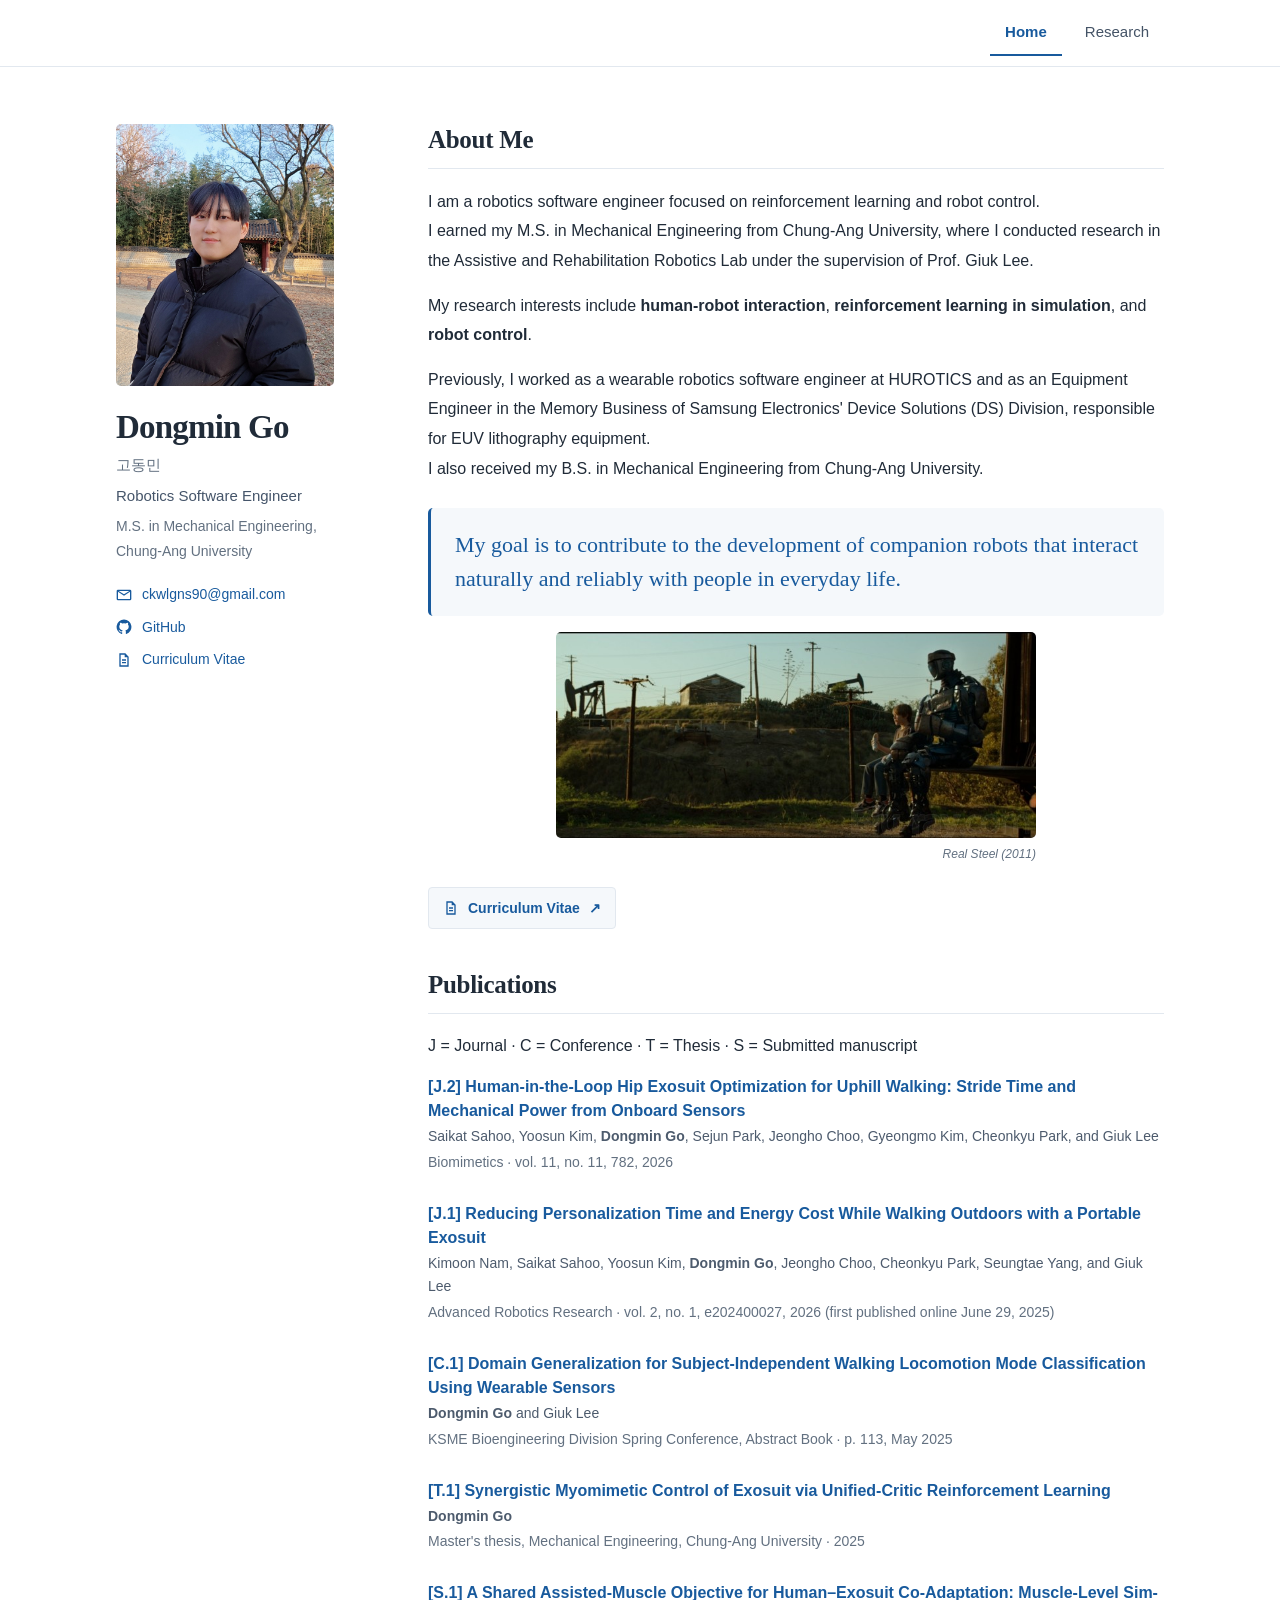
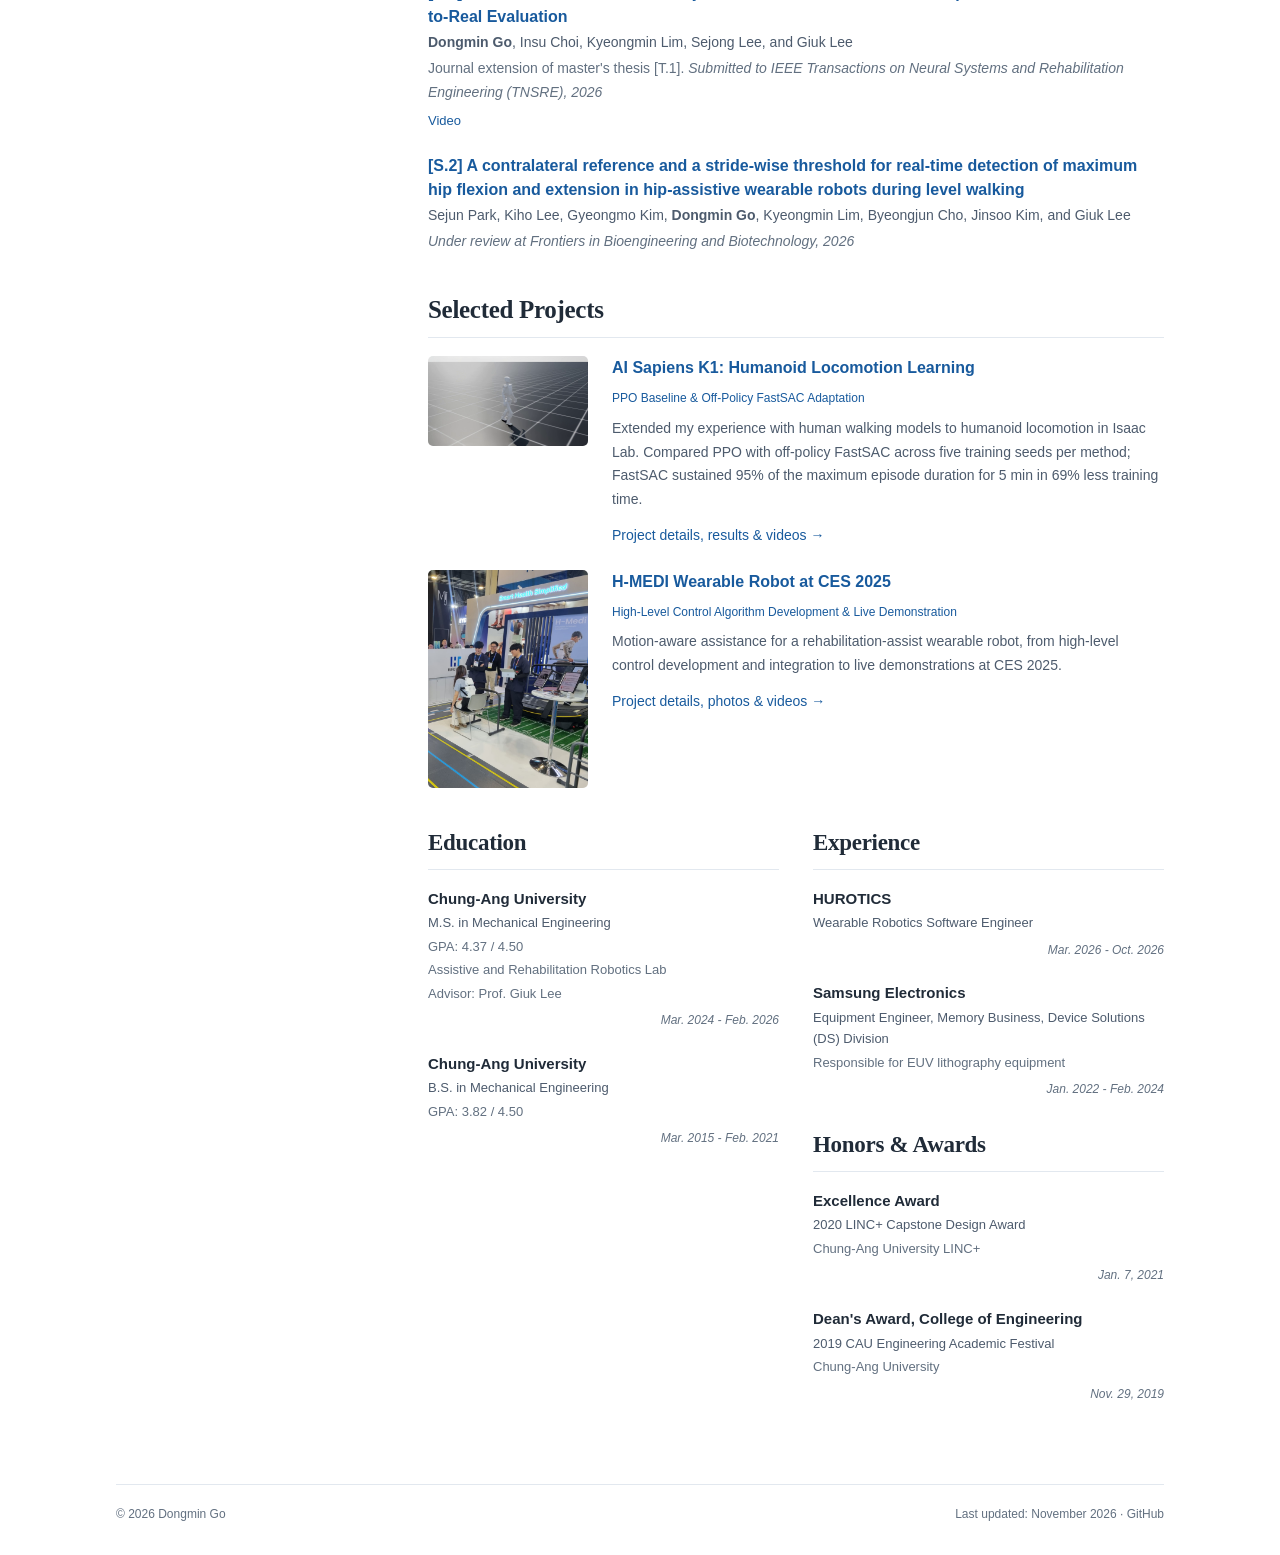
==== commit e5951e2a: "Correct education and Samsung employment dates" ====
--- a/index.html
+++ b/index.html
@@ -3,5 +3,5 @@
 <title>Dongmin Go | Academic Homepage</title><meta name="description" content="Dongmin Go. Robotics Software Engineer. My research interests include human-robot interaction, reinforcement learning in simulation, and robot control.">
 <meta name="theme-color" content="#ffffff"><link rel="canonical" href="https://godongdongmin.github.io/"><meta property="og:title" content="Dongmin Go | Academic Homepage"><meta property="og:description" content="Robotics Software Engineer. Education, experience, and research."><meta property="og:type" content="website"><meta property="og:url" content="https://godongdongmin.github.io/"><meta property="og:image" content="https://godongdongmin.github.io/assets/portrait.jpg"><link rel="icon" href="assets/favicon.svg" type="image/svg+xml"><link rel="stylesheet" href="assets/style.css?v=ed7baaed3232"></head>
 <body><a class="skip" href="#main">Skip to content</a><header class="topbar"><nav class="nav site-nav" aria-label="Main navigation"><div class="nav-links"><a href="index.html" aria-current="page">Home</a><a href="research/index.html">Research</a></div></nav></header>
-<div class="layout"><aside class="profile" aria-label="Profile"><img class="portrait" src="assets/portrait.jpg" alt="Portrait of Dongmin Go" width="218" height="262"><h1>Dongmin Go<span class="native-name" lang="ko">고동민</span></h1><p class="headline">Robotics Software Engineer</p><p class="affiliation">M.S. in Mechanical Engineering, Chung-Ang University</p><div class="profile-links"><a href="mailto:ckwlgns90@gmail.com"><svg viewBox="0 0 24 24" fill="currentColor" aria-hidden="true"><path d="M3 4h18a2 2 0 0 1 2 2v12a2 2 0 0 1-2 2H3a2 2 0 0 1-2-2V6a2 2 0 0 1 2-2Zm9 9L3 7v11h18V7l-9 6Zm0-2 8-5H4l8 5Z"/></svg>ckwlgns90@gmail.com</a><a href="https://github.com/godongdongmin"><svg viewBox="0 0 24 24" fill="currentColor" aria-hidden="true"><path d="M12 .9a11.1 11.1 0 0 0-3.51 21.63c.55.1.76-.24.76-.54v-2.07c-3.1.67-3.76-1.32-3.76-1.32-.51-1.29-1.24-1.63-1.24-1.63-1.01-.69.08-.68.08-.68 1.12.08 1.71 1.15 1.71 1.15.99 1.69 2.6 1.2 3.24.92.1-.72.39-1.2.7-1.48-2.47-.28-5.07-1.24-5.07-5.49 0-1.21.43-2.2 1.14-2.98-.11-.28-.5-1.41.11-2.94 0 0 .94-.3 3.06 1.14a10.6 10.6 0 0 1 5.57 0c2.13-1.44 3.06-1.14 3.06-1.14.61 1.53.23 2.66.11 2.94.71.78 1.14 1.77 1.14 2.98 0 4.26-2.6 5.2-5.08 5.48.4.35.76 1.03.76 2.07v3.05c0 .3.2.65.76.54A11.1 11.1 0 0 0 12 .9Z"/></svg>GitHub</a><a href="files/Dongmin_Go_CV.pdf"><svg viewBox="0 0 24 24" fill="currentColor" aria-hidden="true"><path d="M5 2h9l5 5v15H5V2Zm2 2v16h10V8h-4V4H7Zm2 7h6v2H9v-2Zm0 4h6v2H9v-2Z"/></svg>Curriculum Vitae</a></div></aside><main class="content" id="main"><section class="section intro" id="about"><h2>About Me</h2><div class="about-copy"><p>I am a robotics software engineer focused on reinforcement learning and robot control.<br class="sentence-break">I earned my M.S. in Mechanical Engineering from Chung-Ang University, where I conducted research in the Assistive and Rehabilitation Robotics Lab under the supervision of Prof. Giuk Lee.</p><p>My research interests include <strong>human-robot interaction</strong>, <strong>reinforcement learning in simulation</strong>, and <strong>robot control</strong>.</p><p>Previously, I worked as a wearable robotics software engineer at HUROTICS and as an Equipment Engineer in the Memory Business of Samsung Electronics&#x27; Device Solutions (DS) Division, responsible for EUV lithography equipment.<br class="sentence-break">I also received my B.S. in Mechanical Engineering from Chung-Ang University.</p></div><div class="about-vision"><p class="about-goal">My goal is to contribute to the development of companion robots that interact naturally and reliably with people in everyday life.</p><figure class="about-image"><img src="assets/real-steel-long.jpg" alt="A wide scene of a boy sitting beside the robot Atom in Real Steel" width="728" height="312"><figcaption>Real Steel (2011)</figcaption></figure></div><a class="cv-link" href="files/Dongmin_Go_CV.pdf"><svg viewBox="0 0 24 24" fill="currentColor" aria-hidden="true"><path d="M5 2h9l5 5v15H5V2Zm2 2v16h10V8h-4V4H7Zm2 7h6v2H9v-2Zm0 4h6v2H9v-2Z"/></svg>Curriculum Vitae <span aria-hidden="true">↗</span></a></section><section class="section" id="publications"><h2>Publications</h2><p class="detail">J = Journal · C = Conference · T = Thesis · S = Submitted manuscript</p><article class="entry"><h3 class="publication-title">[J.2] <a href="https://doi.org/10.3390/biomimetics11110782">Human-in-the-Loop Hip Exosuit Optimization for Uphill Walking: Stride Time and Mechanical Power from Onboard Sensors</a></h3><p>Saikat Sahoo, Yoosun Kim, <strong>Dongmin Go</strong>, Sejun Park, Jeongho Choo, Gyeongmo Kim, Cheonkyu Park, and Giuk Lee</p><p class="detail">Biomimetics · vol. 11, no. 11, 782, 2026</p><div class="publication-links"></div></article><article class="entry"><h3 class="publication-title">[J.1] <a href="https://doi.org/10.1002/adrr.202400027">Reducing Personalization Time and Energy Cost While Walking Outdoors with a Portable Exosuit</a></h3><p>Kimoon Nam, Saikat Sahoo, Yoosun Kim, <strong>Dongmin Go</strong>, Jeongho Choo, Cheonkyu Park, Seungtae Yang, and Giuk Lee</p><p class="detail">Advanced Robotics Research · vol. 2, no. 1, e202400027, 2026 (first published online June 29, 2025)</p><div class="publication-links"></div></article><article class="entry"><h3 class="publication-title">[C.1] <a href="https://www.dbpia.co.kr/journal/articleDetail?nodeId=NODE12266823">Domain Generalization for Subject-Independent Walking Locomotion Mode Classification Using Wearable Sensors</a></h3><p><strong>Dongmin Go</strong> and Giuk Lee</p><p class="detail">KSME Bioengineering Division Spring Conference, Abstract Book · p. 113, May 2025</p><div class="publication-links"></div></article><article class="entry"><h3 class="publication-title">[T.1] Synergistic Myomimetic Control of Exosuit via Unified-Critic Reinforcement Learning</h3><p><strong>Dongmin Go</strong></p><p class="detail">Master&#x27;s thesis, Mechanical Engineering, Chung-Ang University · 2025</p><div class="publication-links"></div></article><article class="entry" id="manuscripts"><h3 class="publication-title">[S.1] <a href="research/myomimetic-exosuit/index.html">A Shared Assisted-Muscle Objective for Human–Exosuit Co-Adaptation: Muscle-Level Sim-to-Real Evaluation</a></h3><p class="authors"><strong>Dongmin Go</strong>, Insu Choi, Kyeongmin Lim, Sejong Lee, and Giuk Lee</p><p class="detail">Journal extension of master&#x27;s thesis [T.1]. <em>Submitted to IEEE Transactions on Neural Systems and Rehabilitation Engineering (TNSRE), 2026</em></p><div class="publication-links"><a href="research/index.html#myomimetic-video">Video</a></div></article><article class="entry" id="manuscript-s-2"><h3 class="publication-title">[S.2] A contralateral reference and a stride-wise threshold for real-time detection of maximum hip flexion and extension in hip-assistive wearable robots during level walking</h3><p class="authors">Sejun Park, Kiho Lee, Gyeongmo Kim, <strong>Dongmin Go</strong>, Kyeongmin Lim, Byeongjun Cho, Jinsoo Kim, and Giuk Lee</p><p class="detail"> <em>Under review at Frontiers in Bioengineering and Biotechnology, 2026</em></p></article></section><section class="section" id="projects"><h2>Selected Projects</h2><article class="entry selected-project"><a class="selected-project-photo" href="projects/ai-sapiens-k1/index.html"><img src="assets/ai-sapiens-k1/fastsac-poster.png" alt="AI Sapiens K1 humanoid walking in the Isaac Lab simulation" width="1280" height="720" loading="lazy"></a><div><h3><a href="projects/ai-sapiens-k1/index.html">AI Sapiens K1: Humanoid Locomotion Learning</a></h3><p class="project-role">PPO Baseline &amp; Off-Policy FastSAC Adaptation</p><p>Extended my experience with human walking models to humanoid locomotion in Isaac Lab. Compared PPO with off-policy FastSAC across five training seeds per method; FastSAC sustained 95% of the maximum episode duration for 5 min in 69% less training time.</p><p class="selected-project-link"><a href="projects/ai-sapiens-k1/index.html">Project details, results &amp; videos <span aria-hidden="true">→</span></a></p></div></article><article class="entry selected-project"><a class="selected-project-photo" href="projects/ces-2025/index.html"><img src="assets/ces-2025-booth.jpg" alt="H-MEDI wearable robot demonstration with a seated participant and booth operators at CES 2025" width="1080" height="1472" loading="lazy"></a><div><h3><a href="projects/ces-2025/index.html">H-MEDI Wearable Robot at CES 2025</a></h3><p class="project-role">High-Level Control Algorithm Development &amp; Live Demonstration</p><p>Motion-aware assistance for a rehabilitation-assist wearable robot, from high-level control development and integration to live demonstrations at CES 2025.</p><p class="selected-project-link"><a href="projects/ces-2025/index.html">Project details, photos &amp; videos <span aria-hidden="true">→</span></a></p></div></article></section><div class="background-grid" id="background"><section class="section" id="education"><h2>Education</h2><article class="entry background-entry"><h3>Chung-Ang University</h3><p>M.S. in Mechanical Engineering</p><p class="detail">GPA: 4.37 / 4.50</p><p class="detail">Assistive and Rehabilitation Robotics Lab</p><p class="detail">Advisor: Prof. Giuk Lee</p><p class="background-date">2024 - 2025</p></article><article class="entry background-entry"><h3>Chung-Ang University</h3><p>B.S. in Mechanical Engineering</p><p class="detail">GPA: 3.82 / 4.50</p><p class="background-date">2015 - 2021</p></article></section><div class="background-right"><section class="section" id="experience"><h2>Experience</h2><article class="entry background-entry"><h3>HUROTICS</h3><p>Wearable Robotics Software Engineer</p><p class="background-date">Mar. 2026 - Oct. 2026</p></article><article class="entry background-entry"><h3>Samsung Electronics</h3><p>Equipment Engineer, Memory Business, Device Solutions (DS) Division</p><p class="detail">Responsible for EUV lithography equipment</p><p class="background-date">2022 - 2023</p></article></section><section class="section" id="awards"><h2>Honors &amp; Awards</h2><article class="entry background-entry"><h3>Excellence Award</h3><p>2020 LINC+ Capstone Design Award</p><p class="detail">Chung-Ang University LINC+</p><p class="background-date">Jan. 7, 2021</p></article><article class="entry background-entry"><h3>Dean&#x27;s Award, College of Engineering</h3><p>2019 CAU Engineering Academic Festival</p><p class="detail">Chung-Ang University</p><p class="background-date">Nov. 29, 2019</p></article></section></div></div></main></div>
+<div class="layout"><aside class="profile" aria-label="Profile"><img class="portrait" src="assets/portrait.jpg" alt="Portrait of Dongmin Go" width="218" height="262"><h1>Dongmin Go<span class="native-name" lang="ko">고동민</span></h1><p class="headline">Robotics Software Engineer</p><p class="affiliation">M.S. in Mechanical Engineering, Chung-Ang University</p><div class="profile-links"><a href="mailto:ckwlgns90@gmail.com"><svg viewBox="0 0 24 24" fill="currentColor" aria-hidden="true"><path d="M3 4h18a2 2 0 0 1 2 2v12a2 2 0 0 1-2 2H3a2 2 0 0 1-2-2V6a2 2 0 0 1 2-2Zm9 9L3 7v11h18V7l-9 6Zm0-2 8-5H4l8 5Z"/></svg>ckwlgns90@gmail.com</a><a href="https://github.com/godongdongmin"><svg viewBox="0 0 24 24" fill="currentColor" aria-hidden="true"><path d="M12 .9a11.1 11.1 0 0 0-3.51 21.63c.55.1.76-.24.76-.54v-2.07c-3.1.67-3.76-1.32-3.76-1.32-.51-1.29-1.24-1.63-1.24-1.63-1.01-.69.08-.68.08-.68 1.12.08 1.71 1.15 1.71 1.15.99 1.69 2.6 1.2 3.24.92.1-.72.39-1.2.7-1.48-2.47-.28-5.07-1.24-5.07-5.49 0-1.21.43-2.2 1.14-2.98-.11-.28-.5-1.41.11-2.94 0 0 .94-.3 3.06 1.14a10.6 10.6 0 0 1 5.57 0c2.13-1.44 3.06-1.14 3.06-1.14.61 1.53.23 2.66.11 2.94.71.78 1.14 1.77 1.14 2.98 0 4.26-2.6 5.2-5.08 5.48.4.35.76 1.03.76 2.07v3.05c0 .3.2.65.76.54A11.1 11.1 0 0 0 12 .9Z"/></svg>GitHub</a><a href="files/Dongmin_Go_CV.pdf"><svg viewBox="0 0 24 24" fill="currentColor" aria-hidden="true"><path d="M5 2h9l5 5v15H5V2Zm2 2v16h10V8h-4V4H7Zm2 7h6v2H9v-2Zm0 4h6v2H9v-2Z"/></svg>Curriculum Vitae</a></div></aside><main class="content" id="main"><section class="section intro" id="about"><h2>About Me</h2><div class="about-copy"><p>I am a robotics software engineer focused on reinforcement learning and robot control.<br class="sentence-break">I earned my M.S. in Mechanical Engineering from Chung-Ang University, where I conducted research in the Assistive and Rehabilitation Robotics Lab under the supervision of Prof. Giuk Lee.</p><p>My research interests include <strong>human-robot interaction</strong>, <strong>reinforcement learning in simulation</strong>, and <strong>robot control</strong>.</p><p>Previously, I worked as a wearable robotics software engineer at HUROTICS and as an Equipment Engineer in the Memory Business of Samsung Electronics&#x27; Device Solutions (DS) Division, responsible for EUV lithography equipment.<br class="sentence-break">I also received my B.S. in Mechanical Engineering from Chung-Ang University.</p></div><div class="about-vision"><p class="about-goal">My goal is to contribute to the development of companion robots that interact naturally and reliably with people in everyday life.</p><figure class="about-image"><img src="assets/real-steel-long.jpg" alt="A wide scene of a boy sitting beside the robot Atom in Real Steel" width="728" height="312"><figcaption>Real Steel (2011)</figcaption></figure></div><a class="cv-link" href="files/Dongmin_Go_CV.pdf"><svg viewBox="0 0 24 24" fill="currentColor" aria-hidden="true"><path d="M5 2h9l5 5v15H5V2Zm2 2v16h10V8h-4V4H7Zm2 7h6v2H9v-2Zm0 4h6v2H9v-2Z"/></svg>Curriculum Vitae <span aria-hidden="true">↗</span></a></section><section class="section" id="publications"><h2>Publications</h2><p class="detail">J = Journal · C = Conference · T = Thesis · S = Submitted manuscript</p><article class="entry"><h3 class="publication-title">[J.2] <a href="https://doi.org/10.3390/biomimetics11110782">Human-in-the-Loop Hip Exosuit Optimization for Uphill Walking: Stride Time and Mechanical Power from Onboard Sensors</a></h3><p>Saikat Sahoo, Yoosun Kim, <strong>Dongmin Go</strong>, Sejun Park, Jeongho Choo, Gyeongmo Kim, Cheonkyu Park, and Giuk Lee</p><p class="detail">Biomimetics · vol. 11, no. 11, 782, 2026</p><div class="publication-links"></div></article><article class="entry"><h3 class="publication-title">[J.1] <a href="https://doi.org/10.1002/adrr.202400027">Reducing Personalization Time and Energy Cost While Walking Outdoors with a Portable Exosuit</a></h3><p>Kimoon Nam, Saikat Sahoo, Yoosun Kim, <strong>Dongmin Go</strong>, Jeongho Choo, Cheonkyu Park, Seungtae Yang, and Giuk Lee</p><p class="detail">Advanced Robotics Research · vol. 2, no. 1, e202400027, 2026 (first published online June 29, 2025)</p><div class="publication-links"></div></article><article class="entry"><h3 class="publication-title">[C.1] <a href="https://www.dbpia.co.kr/journal/articleDetail?nodeId=NODE12266823">Domain Generalization for Subject-Independent Walking Locomotion Mode Classification Using Wearable Sensors</a></h3><p><strong>Dongmin Go</strong> and Giuk Lee</p><p class="detail">KSME Bioengineering Division Spring Conference, Abstract Book · p. 113, May 2025</p><div class="publication-links"></div></article><article class="entry"><h3 class="publication-title">[T.1] Synergistic Myomimetic Control of Exosuit via Unified-Critic Reinforcement Learning</h3><p><strong>Dongmin Go</strong></p><p class="detail">Master&#x27;s thesis, Mechanical Engineering, Chung-Ang University · 2025</p><div class="publication-links"></div></article><article class="entry" id="manuscripts"><h3 class="publication-title">[S.1] <a href="research/myomimetic-exosuit/index.html">A Shared Assisted-Muscle Objective for Human–Exosuit Co-Adaptation: Muscle-Level Sim-to-Real Evaluation</a></h3><p class="authors"><strong>Dongmin Go</strong>, Insu Choi, Kyeongmin Lim, Sejong Lee, and Giuk Lee</p><p class="detail">Journal extension of master&#x27;s thesis [T.1]. <em>Submitted to IEEE Transactions on Neural Systems and Rehabilitation Engineering (TNSRE), 2026</em></p><div class="publication-links"><a href="research/index.html#myomimetic-video">Video</a></div></article><article class="entry" id="manuscript-s-2"><h3 class="publication-title">[S.2] A contralateral reference and a stride-wise threshold for real-time detection of maximum hip flexion and extension in hip-assistive wearable robots during level walking</h3><p class="authors">Sejun Park, Kiho Lee, Gyeongmo Kim, <strong>Dongmin Go</strong>, Kyeongmin Lim, Byeongjun Cho, Jinsoo Kim, and Giuk Lee</p><p class="detail"> <em>Under review at Frontiers in Bioengineering and Biotechnology, 2026</em></p></article></section><section class="section" id="projects"><h2>Selected Projects</h2><article class="entry selected-project"><a class="selected-project-photo" href="projects/ai-sapiens-k1/index.html"><img src="assets/ai-sapiens-k1/fastsac-poster.png" alt="AI Sapiens K1 humanoid walking in the Isaac Lab simulation" width="1280" height="720" loading="lazy"></a><div><h3><a href="projects/ai-sapiens-k1/index.html">AI Sapiens K1: Humanoid Locomotion Learning</a></h3><p class="project-role">PPO Baseline &amp; Off-Policy FastSAC Adaptation</p><p>Extended my experience with human walking models to humanoid locomotion in Isaac Lab. Compared PPO with off-policy FastSAC across five training seeds per method; FastSAC sustained 95% of the maximum episode duration for 5 min in 69% less training time.</p><p class="selected-project-link"><a href="projects/ai-sapiens-k1/index.html">Project details, results &amp; videos <span aria-hidden="true">→</span></a></p></div></article><article class="entry selected-project"><a class="selected-project-photo" href="projects/ces-2025/index.html"><img src="assets/ces-2025-booth.jpg" alt="H-MEDI wearable robot demonstration with a seated participant and booth operators at CES 2025" width="1080" height="1472" loading="lazy"></a><div><h3><a href="projects/ces-2025/index.html">H-MEDI Wearable Robot at CES 2025</a></h3><p class="project-role">High-Level Control Algorithm Development &amp; Live Demonstration</p><p>Motion-aware assistance for a rehabilitation-assist wearable robot, from high-level control development and integration to live demonstrations at CES 2025.</p><p class="selected-project-link"><a href="projects/ces-2025/index.html">Project details, photos &amp; videos <span aria-hidden="true">→</span></a></p></div></article></section><div class="background-grid" id="background"><section class="section" id="education"><h2>Education</h2><article class="entry background-entry"><h3>Chung-Ang University</h3><p>M.S. in Mechanical Engineering</p><p class="detail">GPA: 4.37 / 4.50</p><p class="detail">Assistive and Rehabilitation Robotics Lab</p><p class="detail">Advisor: Prof. Giuk Lee</p><p class="background-date">Mar. 2024 - Feb. 2026</p></article><article class="entry background-entry"><h3>Chung-Ang University</h3><p>B.S. in Mechanical Engineering</p><p class="detail">GPA: 3.82 / 4.50</p><p class="background-date">Mar. 2015 - Feb. 2021</p></article></section><div class="background-right"><section class="section" id="experience"><h2>Experience</h2><article class="entry background-entry"><h3>HUROTICS</h3><p>Wearable Robotics Software Engineer</p><p class="background-date">Mar. 2026 - Oct. 2026</p></article><article class="entry background-entry"><h3>Samsung Electronics</h3><p>Equipment Engineer, Memory Business, Device Solutions (DS) Division</p><p class="detail">Responsible for EUV lithography equipment</p><p class="background-date">Jan. 2022 - Feb. 2024</p></article></section><section class="section" id="awards"><h2>Honors &amp; Awards</h2><article class="entry background-entry"><h3>Excellence Award</h3><p>2020 LINC+ Capstone Design Award</p><p class="detail">Chung-Ang University LINC+</p><p class="background-date">Jan. 7, 2021</p></article><article class="entry background-entry"><h3>Dean&#x27;s Award, College of Engineering</h3><p>2019 CAU Engineering Academic Festival</p><p class="detail">Chung-Ang University</p><p class="background-date">Nov. 29, 2019</p></article></section></div></div></main></div>
 <footer class="footer"><span>© 2026 Dongmin Go</span><span>Last updated: November 2026 · <a href="https://github.com/godongdongmin">GitHub</a></span></footer></body></html>
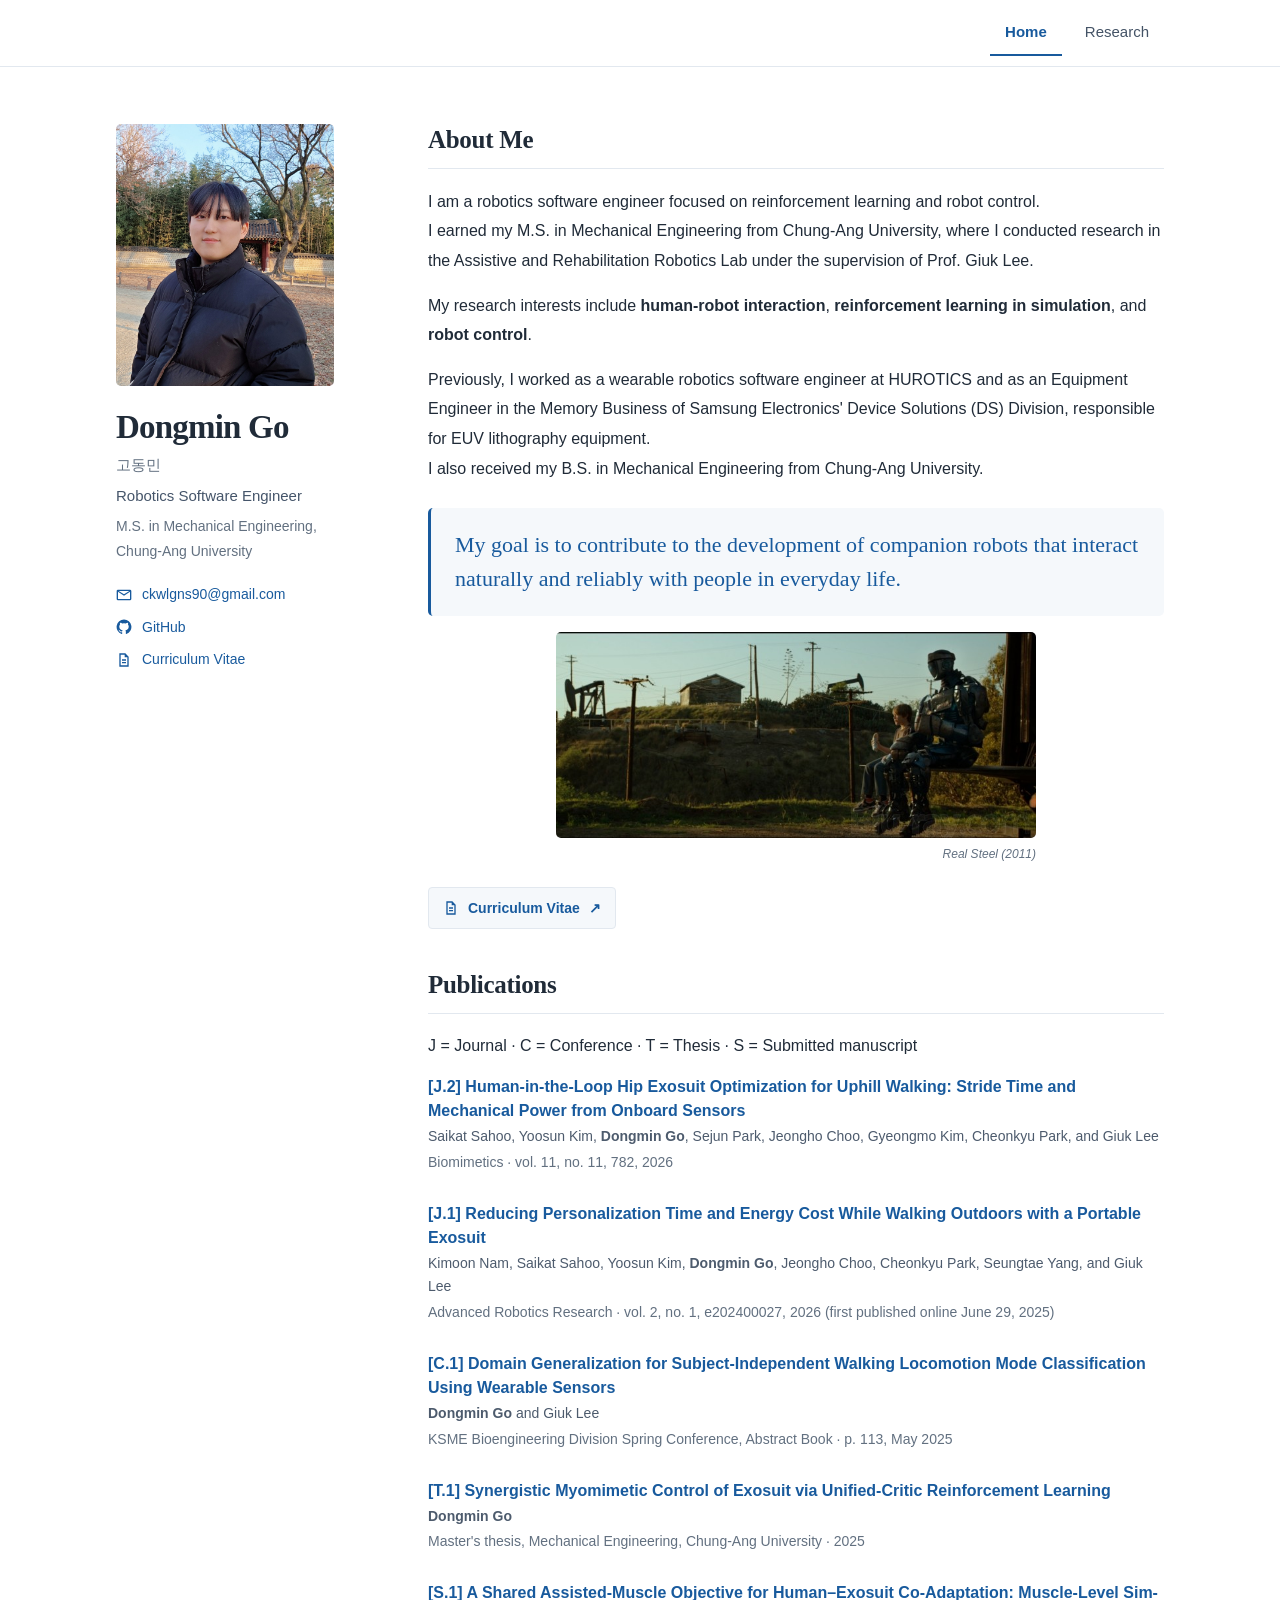
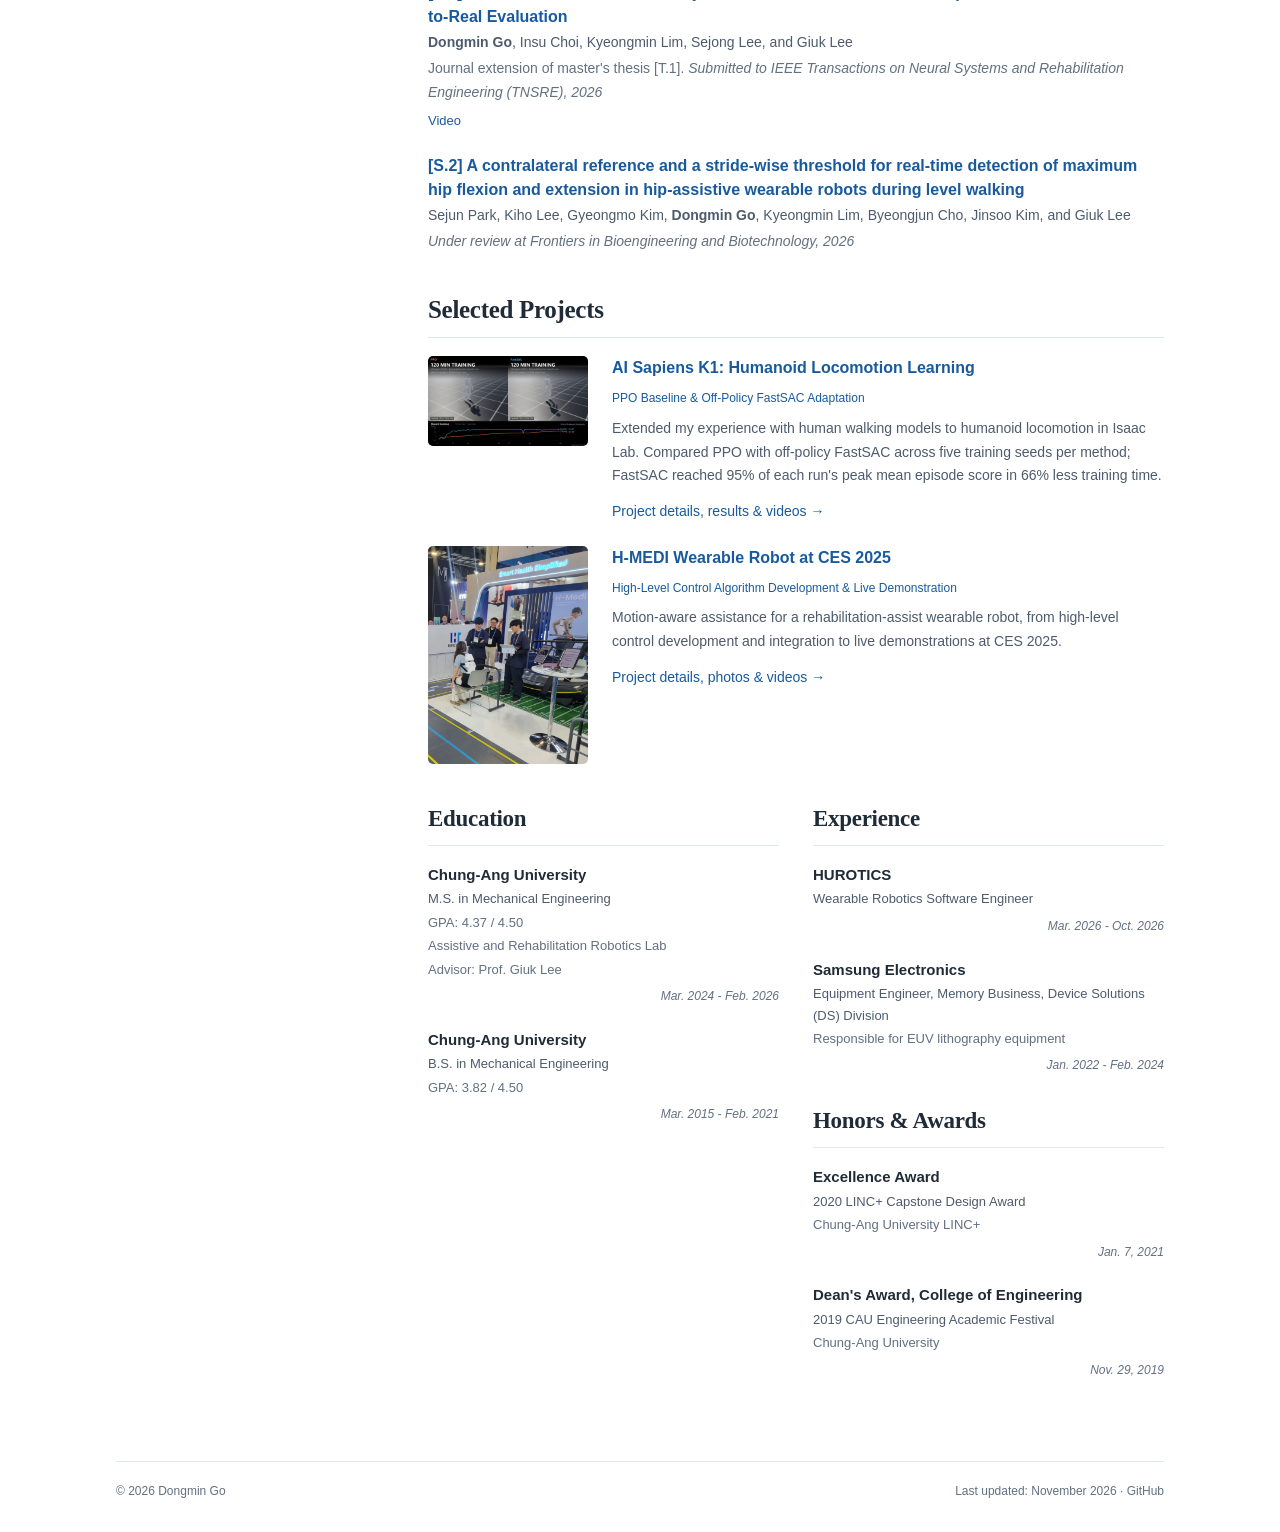
==== commit 96aafbc0: "Update K1 reward milestone and 15-70-120 minute comparison video" ====
--- a/index.html
+++ b/index.html
@@ -1,7 +1,7 @@
 <!doctype html>
 <html lang="en"><head><meta charset="utf-8"><meta name="viewport" content="width=device-width,initial-scale=1">
 <title>Dongmin Go | Academic Homepage</title><meta name="description" content="Dongmin Go. Robotics Software Engineer. My research interests include human-robot interaction, reinforcement learning in simulation, and robot control.">
-<meta name="theme-color" content="#ffffff"><link rel="canonical" href="https://godongdongmin.github.io/"><meta property="og:title" content="Dongmin Go | Academic Homepage"><meta property="og:description" content="Robotics Software Engineer. Education, experience, and research."><meta property="og:type" content="website"><meta property="og:url" content="https://godongdongmin.github.io/"><meta property="og:image" content="https://godongdongmin.github.io/assets/portrait.jpg"><link rel="icon" href="assets/favicon.svg" type="image/svg+xml"><link rel="stylesheet" href="assets/style.css?v=ed7baaed3232"></head>
+<meta name="theme-color" content="#ffffff"><link rel="canonical" href="https://godongdongmin.github.io/"><meta property="og:title" content="Dongmin Go | Academic Homepage"><meta property="og:description" content="Robotics Software Engineer. Education, experience, and research."><meta property="og:type" content="website"><meta property="og:url" content="https://godongdongmin.github.io/"><meta property="og:image" content="https://godongdongmin.github.io/assets/portrait.jpg"><link rel="icon" href="assets/favicon.svg" type="image/svg+xml"><link rel="stylesheet" href="assets/style.css?v=97dd4a99b568"></head>
 <body><a class="skip" href="#main">Skip to content</a><header class="topbar"><nav class="nav site-nav" aria-label="Main navigation"><div class="nav-links"><a href="index.html" aria-current="page">Home</a><a href="research/index.html">Research</a></div></nav></header>
-<div class="layout"><aside class="profile" aria-label="Profile"><img class="portrait" src="assets/portrait.jpg" alt="Portrait of Dongmin Go" width="218" height="262"><h1>Dongmin Go<span class="native-name" lang="ko">고동민</span></h1><p class="headline">Robotics Software Engineer</p><p class="affiliation">M.S. in Mechanical Engineering, Chung-Ang University</p><div class="profile-links"><a href="mailto:ckwlgns90@gmail.com"><svg viewBox="0 0 24 24" fill="currentColor" aria-hidden="true"><path d="M3 4h18a2 2 0 0 1 2 2v12a2 2 0 0 1-2 2H3a2 2 0 0 1-2-2V6a2 2 0 0 1 2-2Zm9 9L3 7v11h18V7l-9 6Zm0-2 8-5H4l8 5Z"/></svg>ckwlgns90@gmail.com</a><a href="https://github.com/godongdongmin"><svg viewBox="0 0 24 24" fill="currentColor" aria-hidden="true"><path d="M12 .9a11.1 11.1 0 0 0-3.51 21.63c.55.1.76-.24.76-.54v-2.07c-3.1.67-3.76-1.32-3.76-1.32-.51-1.29-1.24-1.63-1.24-1.63-1.01-.69.08-.68.08-.68 1.12.08 1.71 1.15 1.71 1.15.99 1.69 2.6 1.2 3.24.92.1-.72.39-1.2.7-1.48-2.47-.28-5.07-1.24-5.07-5.49 0-1.21.43-2.2 1.14-2.98-.11-.28-.5-1.41.11-2.94 0 0 .94-.3 3.06 1.14a10.6 10.6 0 0 1 5.57 0c2.13-1.44 3.06-1.14 3.06-1.14.61 1.53.23 2.66.11 2.94.71.78 1.14 1.77 1.14 2.98 0 4.26-2.6 5.2-5.08 5.48.4.35.76 1.03.76 2.07v3.05c0 .3.2.65.76.54A11.1 11.1 0 0 0 12 .9Z"/></svg>GitHub</a><a href="files/Dongmin_Go_CV.pdf"><svg viewBox="0 0 24 24" fill="currentColor" aria-hidden="true"><path d="M5 2h9l5 5v15H5V2Zm2 2v16h10V8h-4V4H7Zm2 7h6v2H9v-2Zm0 4h6v2H9v-2Z"/></svg>Curriculum Vitae</a></div></aside><main class="content" id="main"><section class="section intro" id="about"><h2>About Me</h2><div class="about-copy"><p>I am a robotics software engineer focused on reinforcement learning and robot control.<br class="sentence-break">I earned my M.S. in Mechanical Engineering from Chung-Ang University, where I conducted research in the Assistive and Rehabilitation Robotics Lab under the supervision of Prof. Giuk Lee.</p><p>My research interests include <strong>human-robot interaction</strong>, <strong>reinforcement learning in simulation</strong>, and <strong>robot control</strong>.</p><p>Previously, I worked as a wearable robotics software engineer at HUROTICS and as an Equipment Engineer in the Memory Business of Samsung Electronics&#x27; Device Solutions (DS) Division, responsible for EUV lithography equipment.<br class="sentence-break">I also received my B.S. in Mechanical Engineering from Chung-Ang University.</p></div><div class="about-vision"><p class="about-goal">My goal is to contribute to the development of companion robots that interact naturally and reliably with people in everyday life.</p><figure class="about-image"><img src="assets/real-steel-long.jpg" alt="A wide scene of a boy sitting beside the robot Atom in Real Steel" width="728" height="312"><figcaption>Real Steel (2011)</figcaption></figure></div><a class="cv-link" href="files/Dongmin_Go_CV.pdf"><svg viewBox="0 0 24 24" fill="currentColor" aria-hidden="true"><path d="M5 2h9l5 5v15H5V2Zm2 2v16h10V8h-4V4H7Zm2 7h6v2H9v-2Zm0 4h6v2H9v-2Z"/></svg>Curriculum Vitae <span aria-hidden="true">↗</span></a></section><section class="section" id="publications"><h2>Publications</h2><p class="detail">J = Journal · C = Conference · T = Thesis · S = Submitted manuscript</p><article class="entry"><h3 class="publication-title">[J.2] <a href="https://doi.org/10.3390/biomimetics11110782">Human-in-the-Loop Hip Exosuit Optimization for Uphill Walking: Stride Time and Mechanical Power from Onboard Sensors</a></h3><p>Saikat Sahoo, Yoosun Kim, <strong>Dongmin Go</strong>, Sejun Park, Jeongho Choo, Gyeongmo Kim, Cheonkyu Park, and Giuk Lee</p><p class="detail">Biomimetics · vol. 11, no. 11, 782, 2026</p><div class="publication-links"></div></article><article class="entry"><h3 class="publication-title">[J.1] <a href="https://doi.org/10.1002/adrr.202400027">Reducing Personalization Time and Energy Cost While Walking Outdoors with a Portable Exosuit</a></h3><p>Kimoon Nam, Saikat Sahoo, Yoosun Kim, <strong>Dongmin Go</strong>, Jeongho Choo, Cheonkyu Park, Seungtae Yang, and Giuk Lee</p><p class="detail">Advanced Robotics Research · vol. 2, no. 1, e202400027, 2026 (first published online June 29, 2025)</p><div class="publication-links"></div></article><article class="entry"><h3 class="publication-title">[C.1] <a href="https://www.dbpia.co.kr/journal/articleDetail?nodeId=NODE12266823">Domain Generalization for Subject-Independent Walking Locomotion Mode Classification Using Wearable Sensors</a></h3><p><strong>Dongmin Go</strong> and Giuk Lee</p><p class="detail">KSME Bioengineering Division Spring Conference, Abstract Book · p. 113, May 2025</p><div class="publication-links"></div></article><article class="entry"><h3 class="publication-title">[T.1] Synergistic Myomimetic Control of Exosuit via Unified-Critic Reinforcement Learning</h3><p><strong>Dongmin Go</strong></p><p class="detail">Master&#x27;s thesis, Mechanical Engineering, Chung-Ang University · 2025</p><div class="publication-links"></div></article><article class="entry" id="manuscripts"><h3 class="publication-title">[S.1] <a href="research/myomimetic-exosuit/index.html">A Shared Assisted-Muscle Objective for Human–Exosuit Co-Adaptation: Muscle-Level Sim-to-Real Evaluation</a></h3><p class="authors"><strong>Dongmin Go</strong>, Insu Choi, Kyeongmin Lim, Sejong Lee, and Giuk Lee</p><p class="detail">Journal extension of master&#x27;s thesis [T.1]. <em>Submitted to IEEE Transactions on Neural Systems and Rehabilitation Engineering (TNSRE), 2026</em></p><div class="publication-links"><a href="research/index.html#myomimetic-video">Video</a></div></article><article class="entry" id="manuscript-s-2"><h3 class="publication-title">[S.2] A contralateral reference and a stride-wise threshold for real-time detection of maximum hip flexion and extension in hip-assistive wearable robots during level walking</h3><p class="authors">Sejun Park, Kiho Lee, Gyeongmo Kim, <strong>Dongmin Go</strong>, Kyeongmin Lim, Byeongjun Cho, Jinsoo Kim, and Giuk Lee</p><p class="detail"> <em>Under review at Frontiers in Bioengineering and Biotechnology, 2026</em></p></article></section><section class="section" id="projects"><h2>Selected Projects</h2><article class="entry selected-project"><a class="selected-project-photo" href="projects/ai-sapiens-k1/index.html"><img src="assets/ai-sapiens-k1/fastsac-poster.png" alt="AI Sapiens K1 humanoid walking in the Isaac Lab simulation" width="1280" height="720" loading="lazy"></a><div><h3><a href="projects/ai-sapiens-k1/index.html">AI Sapiens K1: Humanoid Locomotion Learning</a></h3><p class="project-role">PPO Baseline &amp; Off-Policy FastSAC Adaptation</p><p>Extended my experience with human walking models to humanoid locomotion in Isaac Lab. Compared PPO with off-policy FastSAC across five training seeds per method; FastSAC sustained 95% of the maximum episode duration for 5 min in 69% less training time.</p><p class="selected-project-link"><a href="projects/ai-sapiens-k1/index.html">Project details, results &amp; videos <span aria-hidden="true">→</span></a></p></div></article><article class="entry selected-project"><a class="selected-project-photo" href="projects/ces-2025/index.html"><img src="assets/ces-2025-booth.jpg" alt="H-MEDI wearable robot demonstration with a seated participant and booth operators at CES 2025" width="1080" height="1472" loading="lazy"></a><div><h3><a href="projects/ces-2025/index.html">H-MEDI Wearable Robot at CES 2025</a></h3><p class="project-role">High-Level Control Algorithm Development &amp; Live Demonstration</p><p>Motion-aware assistance for a rehabilitation-assist wearable robot, from high-level control development and integration to live demonstrations at CES 2025.</p><p class="selected-project-link"><a href="projects/ces-2025/index.html">Project details, photos &amp; videos <span aria-hidden="true">→</span></a></p></div></article></section><div class="background-grid" id="background"><section class="section" id="education"><h2>Education</h2><article class="entry background-entry"><h3>Chung-Ang University</h3><p>M.S. in Mechanical Engineering</p><p class="detail">GPA: 4.37 / 4.50</p><p class="detail">Assistive and Rehabilitation Robotics Lab</p><p class="detail">Advisor: Prof. Giuk Lee</p><p class="background-date">Mar. 2024 - Feb. 2026</p></article><article class="entry background-entry"><h3>Chung-Ang University</h3><p>B.S. in Mechanical Engineering</p><p class="detail">GPA: 3.82 / 4.50</p><p class="background-date">Mar. 2015 - Feb. 2021</p></article></section><div class="background-right"><section class="section" id="experience"><h2>Experience</h2><article class="entry background-entry"><h3>HUROTICS</h3><p>Wearable Robotics Software Engineer</p><p class="background-date">Mar. 2026 - Oct. 2026</p></article><article class="entry background-entry"><h3>Samsung Electronics</h3><p>Equipment Engineer, Memory Business, Device Solutions (DS) Division</p><p class="detail">Responsible for EUV lithography equipment</p><p class="background-date">Jan. 2022 - Feb. 2024</p></article></section><section class="section" id="awards"><h2>Honors &amp; Awards</h2><article class="entry background-entry"><h3>Excellence Award</h3><p>2020 LINC+ Capstone Design Award</p><p class="detail">Chung-Ang University LINC+</p><p class="background-date">Jan. 7, 2021</p></article><article class="entry background-entry"><h3>Dean&#x27;s Award, College of Engineering</h3><p>2019 CAU Engineering Academic Festival</p><p class="detail">Chung-Ang University</p><p class="background-date">Nov. 29, 2019</p></article></section></div></div></main></div>
+<div class="layout"><aside class="profile" aria-label="Profile"><img class="portrait" src="assets/portrait.jpg" alt="Portrait of Dongmin Go" width="218" height="262"><h1>Dongmin Go<span class="native-name" lang="ko">고동민</span></h1><p class="headline">Robotics Software Engineer</p><p class="affiliation">M.S. in Mechanical Engineering, Chung-Ang University</p><div class="profile-links"><a href="mailto:ckwlgns90@gmail.com"><svg viewBox="0 0 24 24" fill="currentColor" aria-hidden="true"><path d="M3 4h18a2 2 0 0 1 2 2v12a2 2 0 0 1-2 2H3a2 2 0 0 1-2-2V6a2 2 0 0 1 2-2Zm9 9L3 7v11h18V7l-9 6Zm0-2 8-5H4l8 5Z"/></svg>ckwlgns90@gmail.com</a><a href="https://github.com/godongdongmin"><svg viewBox="0 0 24 24" fill="currentColor" aria-hidden="true"><path d="M12 .9a11.1 11.1 0 0 0-3.51 21.63c.55.1.76-.24.76-.54v-2.07c-3.1.67-3.76-1.32-3.76-1.32-.51-1.29-1.24-1.63-1.24-1.63-1.01-.69.08-.68.08-.68 1.12.08 1.71 1.15 1.71 1.15.99 1.69 2.6 1.2 3.24.92.1-.72.39-1.2.7-1.48-2.47-.28-5.07-1.24-5.07-5.49 0-1.21.43-2.2 1.14-2.98-.11-.28-.5-1.41.11-2.94 0 0 .94-.3 3.06 1.14a10.6 10.6 0 0 1 5.57 0c2.13-1.44 3.06-1.14 3.06-1.14.61 1.53.23 2.66.11 2.94.71.78 1.14 1.77 1.14 2.98 0 4.26-2.6 5.2-5.08 5.48.4.35.76 1.03.76 2.07v3.05c0 .3.2.65.76.54A11.1 11.1 0 0 0 12 .9Z"/></svg>GitHub</a><a href="files/Dongmin_Go_CV.pdf"><svg viewBox="0 0 24 24" fill="currentColor" aria-hidden="true"><path d="M5 2h9l5 5v15H5V2Zm2 2v16h10V8h-4V4H7Zm2 7h6v2H9v-2Zm0 4h6v2H9v-2Z"/></svg>Curriculum Vitae</a></div></aside><main class="content" id="main"><section class="section intro" id="about"><h2>About Me</h2><div class="about-copy"><p>I am a robotics software engineer focused on reinforcement learning and robot control.<br class="sentence-break">I earned my M.S. in Mechanical Engineering from Chung-Ang University, where I conducted research in the Assistive and Rehabilitation Robotics Lab under the supervision of Prof. Giuk Lee.</p><p>My research interests include <strong>human-robot interaction</strong>, <strong>reinforcement learning in simulation</strong>, and <strong>robot control</strong>.</p><p>Previously, I worked as a wearable robotics software engineer at HUROTICS and as an Equipment Engineer in the Memory Business of Samsung Electronics&#x27; Device Solutions (DS) Division, responsible for EUV lithography equipment.<br class="sentence-break">I also received my B.S. in Mechanical Engineering from Chung-Ang University.</p></div><div class="about-vision"><p class="about-goal">My goal is to contribute to the development of companion robots that interact naturally and reliably with people in everyday life.</p><figure class="about-image"><img src="assets/real-steel-long.jpg" alt="A wide scene of a boy sitting beside the robot Atom in Real Steel" width="728" height="312"><figcaption>Real Steel (2011)</figcaption></figure></div><a class="cv-link" href="files/Dongmin_Go_CV.pdf"><svg viewBox="0 0 24 24" fill="currentColor" aria-hidden="true"><path d="M5 2h9l5 5v15H5V2Zm2 2v16h10V8h-4V4H7Zm2 7h6v2H9v-2Zm0 4h6v2H9v-2Z"/></svg>Curriculum Vitae <span aria-hidden="true">↗</span></a></section><section class="section" id="publications"><h2>Publications</h2><p class="detail">J = Journal · C = Conference · T = Thesis · S = Submitted manuscript</p><article class="entry"><h3 class="publication-title">[J.2] <a href="https://doi.org/10.3390/biomimetics11110782">Human-in-the-Loop Hip Exosuit Optimization for Uphill Walking: Stride Time and Mechanical Power from Onboard Sensors</a></h3><p>Saikat Sahoo, Yoosun Kim, <strong>Dongmin Go</strong>, Sejun Park, Jeongho Choo, Gyeongmo Kim, Cheonkyu Park, and Giuk Lee</p><p class="detail">Biomimetics · vol. 11, no. 11, 782, 2026</p><div class="publication-links"></div></article><article class="entry"><h3 class="publication-title">[J.1] <a href="https://doi.org/10.1002/adrr.202400027">Reducing Personalization Time and Energy Cost While Walking Outdoors with a Portable Exosuit</a></h3><p>Kimoon Nam, Saikat Sahoo, Yoosun Kim, <strong>Dongmin Go</strong>, Jeongho Choo, Cheonkyu Park, Seungtae Yang, and Giuk Lee</p><p class="detail">Advanced Robotics Research · vol. 2, no. 1, e202400027, 2026 (first published online June 29, 2025)</p><div class="publication-links"></div></article><article class="entry"><h3 class="publication-title">[C.1] <a href="https://www.dbpia.co.kr/journal/articleDetail?nodeId=NODE12266823">Domain Generalization for Subject-Independent Walking Locomotion Mode Classification Using Wearable Sensors</a></h3><p><strong>Dongmin Go</strong> and Giuk Lee</p><p class="detail">KSME Bioengineering Division Spring Conference, Abstract Book · p. 113, May 2025</p><div class="publication-links"></div></article><article class="entry"><h3 class="publication-title">[T.1] Synergistic Myomimetic Control of Exosuit via Unified-Critic Reinforcement Learning</h3><p><strong>Dongmin Go</strong></p><p class="detail">Master&#x27;s thesis, Mechanical Engineering, Chung-Ang University · 2025</p><div class="publication-links"></div></article><article class="entry" id="manuscripts"><h3 class="publication-title">[S.1] <a href="research/myomimetic-exosuit/index.html">A Shared Assisted-Muscle Objective for Human–Exosuit Co-Adaptation: Muscle-Level Sim-to-Real Evaluation</a></h3><p class="authors"><strong>Dongmin Go</strong>, Insu Choi, Kyeongmin Lim, Sejong Lee, and Giuk Lee</p><p class="detail">Journal extension of master&#x27;s thesis [T.1]. <em>Submitted to IEEE Transactions on Neural Systems and Rehabilitation Engineering (TNSRE), 2026</em></p><div class="publication-links"><a href="research/index.html#myomimetic-video">Video</a></div></article><article class="entry" id="manuscript-s-2"><h3 class="publication-title">[S.2] A contralateral reference and a stride-wise threshold for real-time detection of maximum hip flexion and extension in hip-assistive wearable robots during level walking</h3><p class="authors">Sejun Park, Kiho Lee, Gyeongmo Kim, <strong>Dongmin Go</strong>, Kyeongmin Lim, Byeongjun Cho, Jinsoo Kim, and Giuk Lee</p><p class="detail"> <em>Under review at Frontiers in Bioengineering and Biotechnology, 2026</em></p></article></section><section class="section" id="projects"><h2>Selected Projects</h2><article class="entry selected-project"><a class="selected-project-photo" href="projects/ai-sapiens-k1/index.html"><img src="assets/ai-sapiens-k1/learning-progress-poster.png" alt="PPO and off-policy FastSAC training progress for the AI Sapiens K1 humanoid, with synchronized reward curves" width="1920" height="1080" loading="lazy"></a><div><h3><a href="projects/ai-sapiens-k1/index.html">AI Sapiens K1: Humanoid Locomotion Learning</a></h3><p class="project-role">PPO Baseline &amp; Off-Policy FastSAC Adaptation</p><p>Extended my experience with human walking models to humanoid locomotion in Isaac Lab. Compared PPO with off-policy FastSAC across five training seeds per method; FastSAC reached 95% of each run&#x27;s peak mean episode score in 66% less training time.</p><p class="selected-project-link"><a href="projects/ai-sapiens-k1/index.html">Project details, results &amp; videos <span aria-hidden="true">→</span></a></p></div></article><article class="entry selected-project"><a class="selected-project-photo" href="projects/ces-2025/index.html"><img src="assets/ces-2025-booth.jpg" alt="H-MEDI wearable robot demonstration with a seated participant and booth operators at CES 2025" width="1080" height="1472" loading="lazy"></a><div><h3><a href="projects/ces-2025/index.html">H-MEDI Wearable Robot at CES 2025</a></h3><p class="project-role">High-Level Control Algorithm Development &amp; Live Demonstration</p><p>Motion-aware assistance for a rehabilitation-assist wearable robot, from high-level control development and integration to live demonstrations at CES 2025.</p><p class="selected-project-link"><a href="projects/ces-2025/index.html">Project details, photos &amp; videos <span aria-hidden="true">→</span></a></p></div></article></section><div class="background-grid" id="background"><section class="section" id="education"><h2>Education</h2><article class="entry background-entry"><h3>Chung-Ang University</h3><p>M.S. in Mechanical Engineering</p><p class="detail">GPA: 4.37 / 4.50</p><p class="detail">Assistive and Rehabilitation Robotics Lab</p><p class="detail">Advisor: Prof. Giuk Lee</p><p class="background-date">Mar. 2024 - Feb. 2026</p></article><article class="entry background-entry"><h3>Chung-Ang University</h3><p>B.S. in Mechanical Engineering</p><p class="detail">GPA: 3.82 / 4.50</p><p class="background-date">Mar. 2015 - Feb. 2021</p></article></section><div class="background-right"><section class="section" id="experience"><h2>Experience</h2><article class="entry background-entry"><h3>HUROTICS</h3><p>Wearable Robotics Software Engineer</p><p class="background-date">Mar. 2026 - Oct. 2026</p></article><article class="entry background-entry"><h3>Samsung Electronics</h3><p>Equipment Engineer, Memory Business, Device Solutions (DS) Division</p><p class="detail">Responsible for EUV lithography equipment</p><p class="background-date">Jan. 2022 - Feb. 2024</p></article></section><section class="section" id="awards"><h2>Honors &amp; Awards</h2><article class="entry background-entry"><h3>Excellence Award</h3><p>2020 LINC+ Capstone Design Award</p><p class="detail">Chung-Ang University LINC+</p><p class="background-date">Jan. 7, 2021</p></article><article class="entry background-entry"><h3>Dean&#x27;s Award, College of Engineering</h3><p>2019 CAU Engineering Academic Festival</p><p class="detail">Chung-Ang University</p><p class="background-date">Nov. 29, 2019</p></article></section></div></div></main></div>
 <footer class="footer"><span>© 2026 Dongmin Go</span><span>Last updated: November 2026 · <a href="https://github.com/godongdongmin">GitHub</a></span></footer></body></html>
--- a/assets/style.css
+++ b/assets/style.css
@@ -25,4 +25,4 @@
 .selected-project{display:grid;grid-template-columns:160px minmax(0,1fr);gap:24px;align-items:start}.selected-project-photo img{display:block;width:100%;height:auto;border-radius:5px}.selected-project .project-role{font-size:12px;color:var(--accent);margin:8px 0}.selected-project .selected-project-link{margin-top:12px}.project-back{font-size:13px;margin-bottom:28px}.ces-main .project-header{margin-bottom:36px}.ces-overview{display:grid;grid-template-columns:minmax(0,.85fr) minmax(0,1.15fr);gap:36px;align-items:start}.ces-photo{margin:0}.ces-photo img{display:block;width:100%;border-radius:5px}.ces-overview h2{font-size:25px}.ces-overview h3{font-size:16px;margin:24px 0 10px}.ces-contributions{padding-left:20px;margin:0;font-size:15px}.ces-contributions li+li{margin-top:12px}.ces-demos{display:grid;grid-template-columns:minmax(0,.65fr) minmax(0,1fr);gap:32px;align-items:start}.ces-demo{margin:0;min-width:0}.ces-demo h3{font-size:16px;margin:0 0 14px}.ces-video-portrait{aspect-ratio:9/16;max-width:280px;margin:0 auto}.ces-demo .media-caption{line-height:1.65}.ces-main .project-header h1{max-width:700px;margin-left:auto;margin-right:auto}
 @media(max-width:680px){.selected-project{grid-template-columns:1fr;gap:16px}.selected-project-photo{max-width:210px}.ces-overview{grid-template-columns:1fr;gap:24px}.ces-photo{max-width:360px;margin:auto}.ces-demos{grid-template-columns:1fr;gap:32px}.ces-main .project-header h1{font-size:28px}}
 
-.k1-videos{display:grid;grid-template-columns:repeat(2,minmax(0,1fr));gap:24px}.k1-main .section>h3{margin-top:24px}.k1-main .results-table{table-layout:fixed}.k1-main .results-table tbody th{width:auto}@media(max-width:680px){.k1-videos,.k1-figures{grid-template-columns:1fr}.k1-main .results-table th,.k1-main .results-table td{overflow-wrap:anywhere}}
+.k1-videos{display:grid;grid-template-columns:minmax(0,1fr);gap:24px}.k1-main .section>h3{margin-top:24px}.k1-main .results-table{table-layout:fixed}.k1-main .results-table tbody th{width:auto}@media(max-width:680px){.k1-videos,.k1-figures{grid-template-columns:1fr}.k1-main .results-table th,.k1-main .results-table td{overflow-wrap:anywhere}}
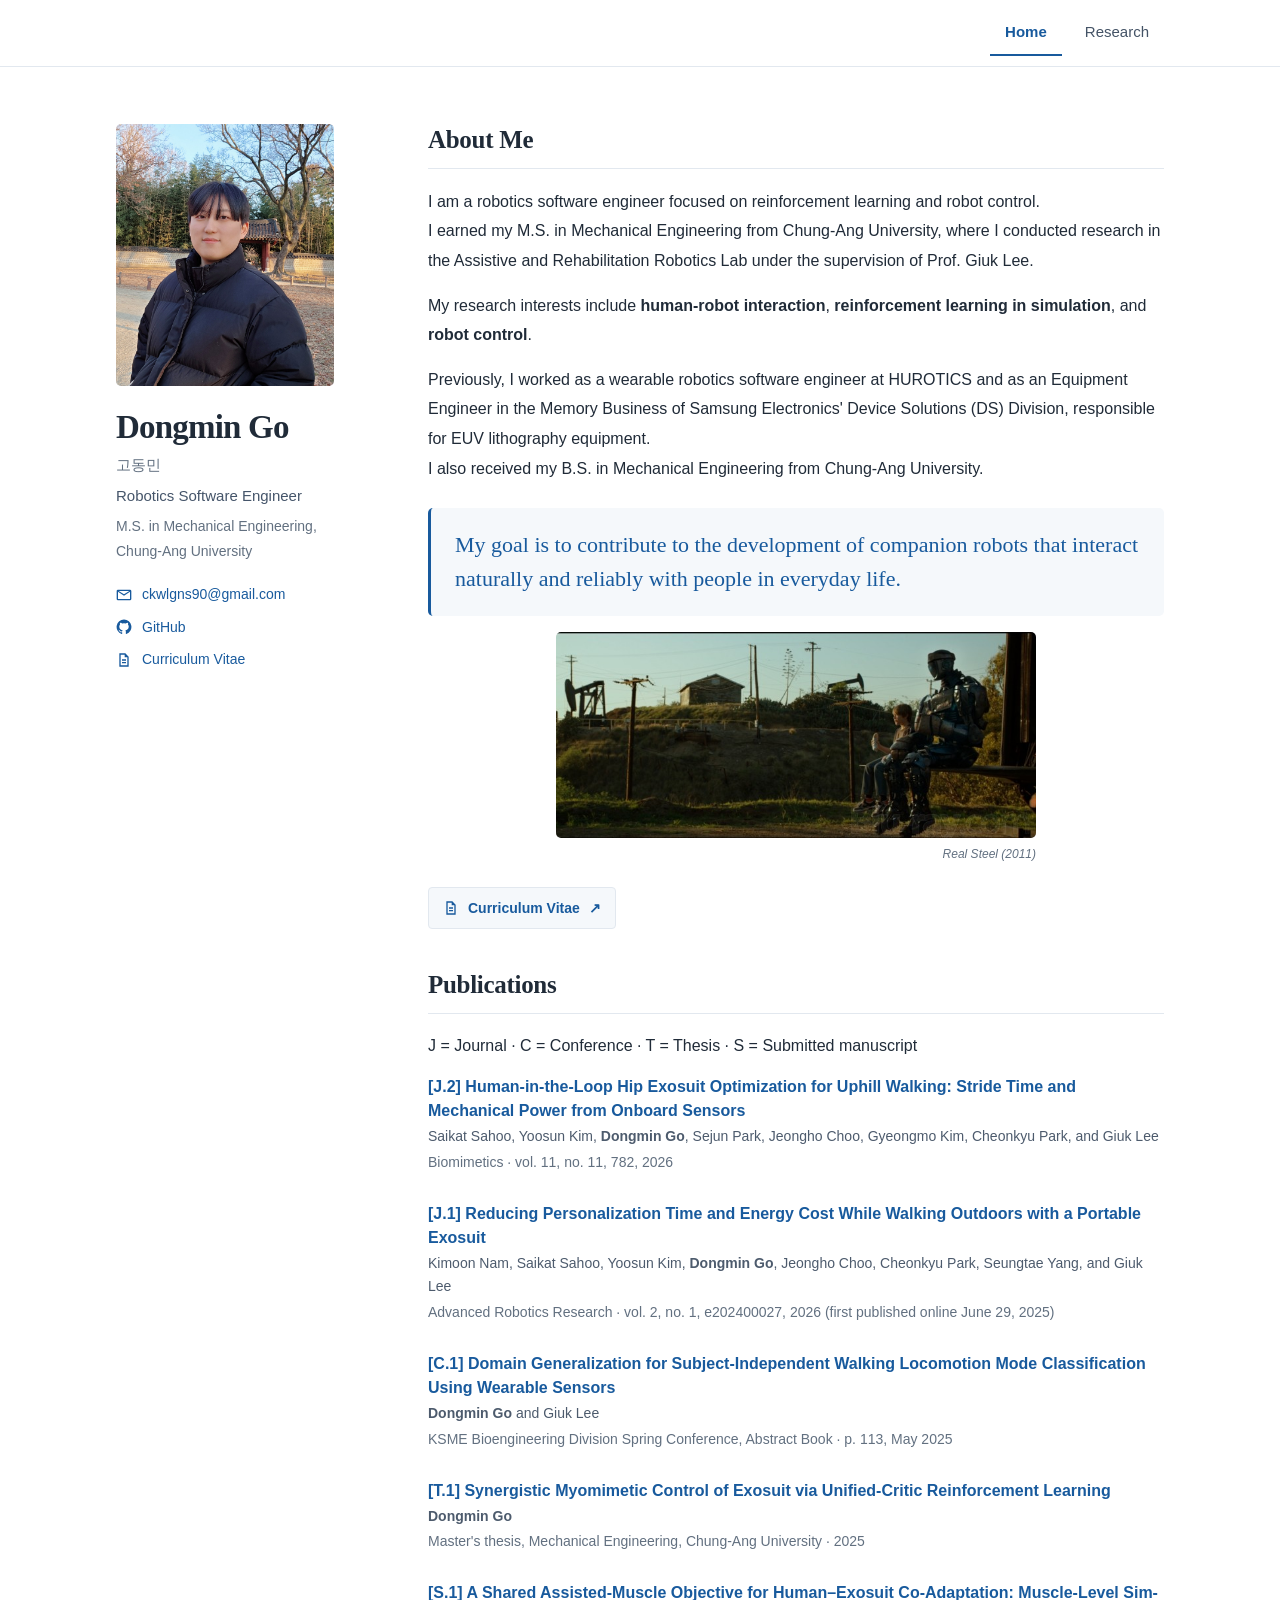
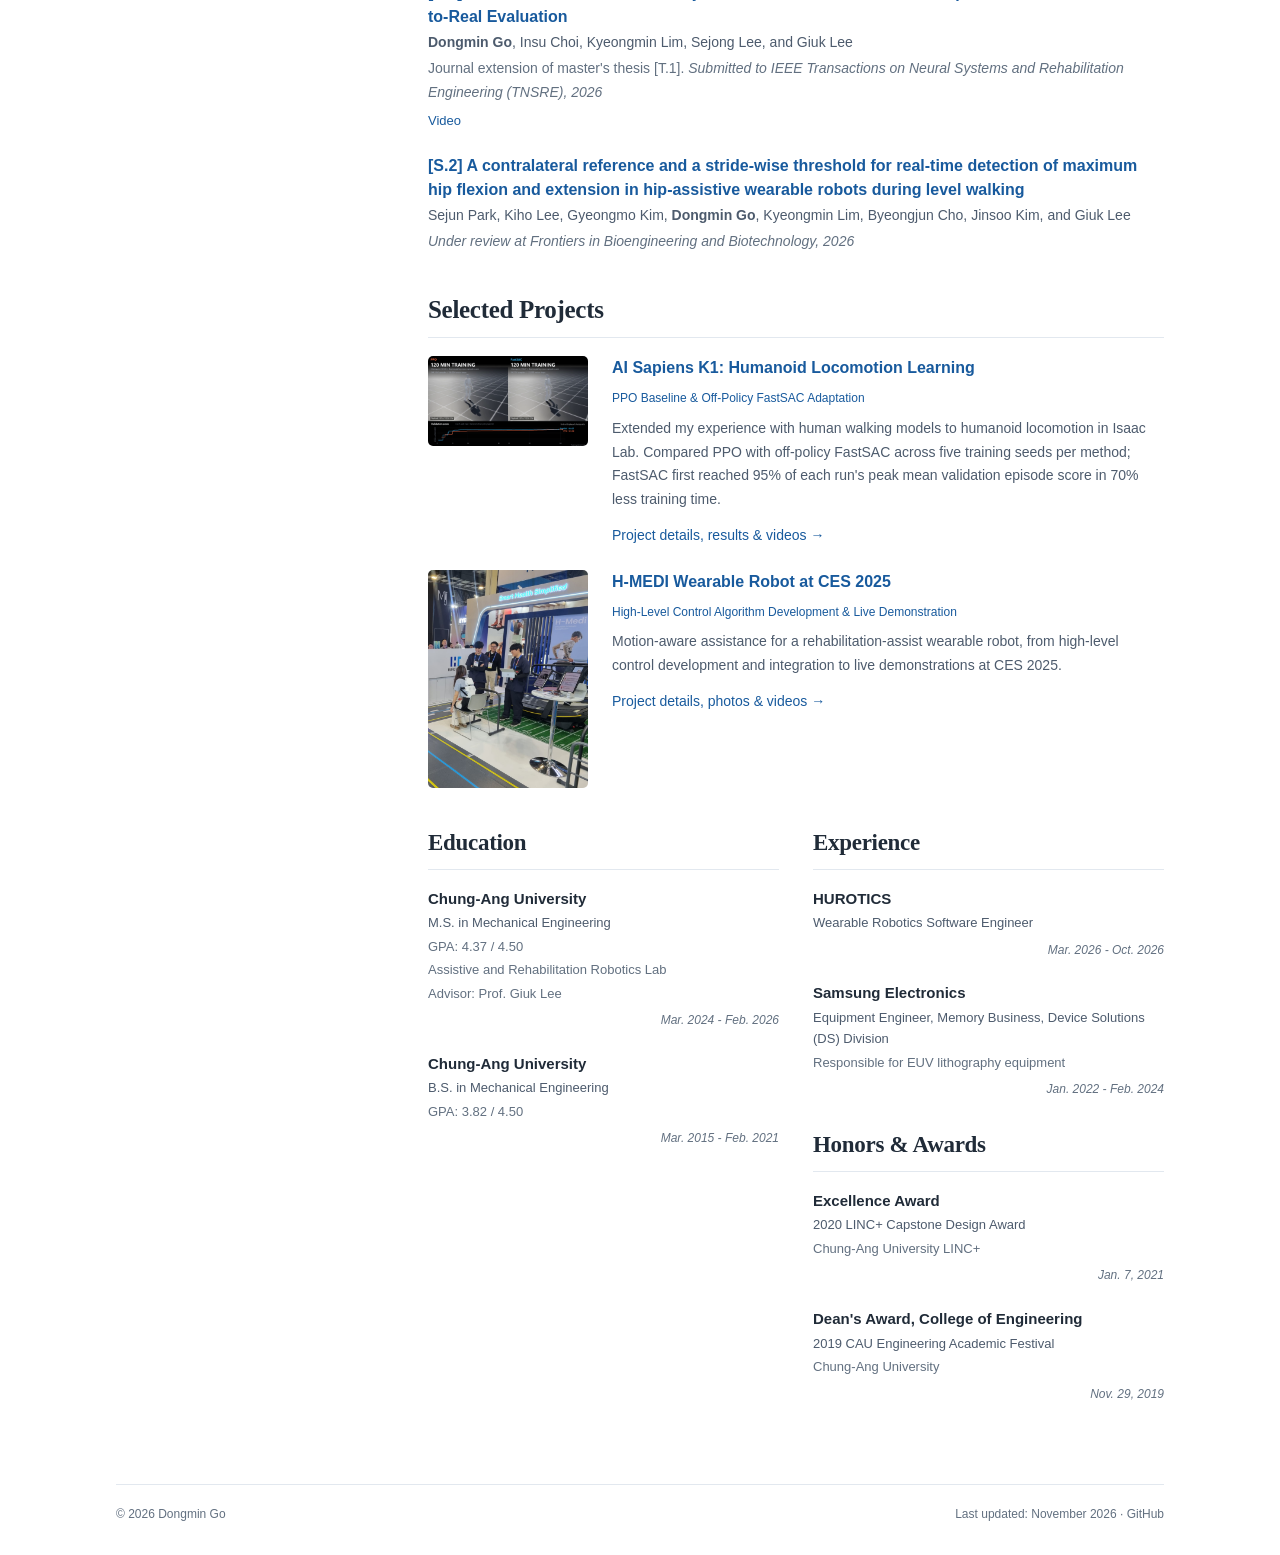
==== commit b78ce578: "Report K1 learning progress using checkpoint validation" ====
--- a/index.html
+++ b/index.html
@@ -3,5 +3,5 @@
 <title>Dongmin Go | Academic Homepage</title><meta name="description" content="Dongmin Go. Robotics Software Engineer. My research interests include human-robot interaction, reinforcement learning in simulation, and robot control.">
 <meta name="theme-color" content="#ffffff"><link rel="canonical" href="https://godongdongmin.github.io/"><meta property="og:title" content="Dongmin Go | Academic Homepage"><meta property="og:description" content="Robotics Software Engineer. Education, experience, and research."><meta property="og:type" content="website"><meta property="og:url" content="https://godongdongmin.github.io/"><meta property="og:image" content="https://godongdongmin.github.io/assets/portrait.jpg"><link rel="icon" href="assets/favicon.svg" type="image/svg+xml"><link rel="stylesheet" href="assets/style.css?v=97dd4a99b568"></head>
 <body><a class="skip" href="#main">Skip to content</a><header class="topbar"><nav class="nav site-nav" aria-label="Main navigation"><div class="nav-links"><a href="index.html" aria-current="page">Home</a><a href="research/index.html">Research</a></div></nav></header>
-<div class="layout"><aside class="profile" aria-label="Profile"><img class="portrait" src="assets/portrait.jpg" alt="Portrait of Dongmin Go" width="218" height="262"><h1>Dongmin Go<span class="native-name" lang="ko">고동민</span></h1><p class="headline">Robotics Software Engineer</p><p class="affiliation">M.S. in Mechanical Engineering, Chung-Ang University</p><div class="profile-links"><a href="mailto:ckwlgns90@gmail.com"><svg viewBox="0 0 24 24" fill="currentColor" aria-hidden="true"><path d="M3 4h18a2 2 0 0 1 2 2v12a2 2 0 0 1-2 2H3a2 2 0 0 1-2-2V6a2 2 0 0 1 2-2Zm9 9L3 7v11h18V7l-9 6Zm0-2 8-5H4l8 5Z"/></svg>ckwlgns90@gmail.com</a><a href="https://github.com/godongdongmin"><svg viewBox="0 0 24 24" fill="currentColor" aria-hidden="true"><path d="M12 .9a11.1 11.1 0 0 0-3.51 21.63c.55.1.76-.24.76-.54v-2.07c-3.1.67-3.76-1.32-3.76-1.32-.51-1.29-1.24-1.63-1.24-1.63-1.01-.69.08-.68.08-.68 1.12.08 1.71 1.15 1.71 1.15.99 1.69 2.6 1.2 3.24.92.1-.72.39-1.2.7-1.48-2.47-.28-5.07-1.24-5.07-5.49 0-1.21.43-2.2 1.14-2.98-.11-.28-.5-1.41.11-2.94 0 0 .94-.3 3.06 1.14a10.6 10.6 0 0 1 5.57 0c2.13-1.44 3.06-1.14 3.06-1.14.61 1.53.23 2.66.11 2.94.71.78 1.14 1.77 1.14 2.98 0 4.26-2.6 5.2-5.08 5.48.4.35.76 1.03.76 2.07v3.05c0 .3.2.65.76.54A11.1 11.1 0 0 0 12 .9Z"/></svg>GitHub</a><a href="files/Dongmin_Go_CV.pdf"><svg viewBox="0 0 24 24" fill="currentColor" aria-hidden="true"><path d="M5 2h9l5 5v15H5V2Zm2 2v16h10V8h-4V4H7Zm2 7h6v2H9v-2Zm0 4h6v2H9v-2Z"/></svg>Curriculum Vitae</a></div></aside><main class="content" id="main"><section class="section intro" id="about"><h2>About Me</h2><div class="about-copy"><p>I am a robotics software engineer focused on reinforcement learning and robot control.<br class="sentence-break">I earned my M.S. in Mechanical Engineering from Chung-Ang University, where I conducted research in the Assistive and Rehabilitation Robotics Lab under the supervision of Prof. Giuk Lee.</p><p>My research interests include <strong>human-robot interaction</strong>, <strong>reinforcement learning in simulation</strong>, and <strong>robot control</strong>.</p><p>Previously, I worked as a wearable robotics software engineer at HUROTICS and as an Equipment Engineer in the Memory Business of Samsung Electronics&#x27; Device Solutions (DS) Division, responsible for EUV lithography equipment.<br class="sentence-break">I also received my B.S. in Mechanical Engineering from Chung-Ang University.</p></div><div class="about-vision"><p class="about-goal">My goal is to contribute to the development of companion robots that interact naturally and reliably with people in everyday life.</p><figure class="about-image"><img src="assets/real-steel-long.jpg" alt="A wide scene of a boy sitting beside the robot Atom in Real Steel" width="728" height="312"><figcaption>Real Steel (2011)</figcaption></figure></div><a class="cv-link" href="files/Dongmin_Go_CV.pdf"><svg viewBox="0 0 24 24" fill="currentColor" aria-hidden="true"><path d="M5 2h9l5 5v15H5V2Zm2 2v16h10V8h-4V4H7Zm2 7h6v2H9v-2Zm0 4h6v2H9v-2Z"/></svg>Curriculum Vitae <span aria-hidden="true">↗</span></a></section><section class="section" id="publications"><h2>Publications</h2><p class="detail">J = Journal · C = Conference · T = Thesis · S = Submitted manuscript</p><article class="entry"><h3 class="publication-title">[J.2] <a href="https://doi.org/10.3390/biomimetics11110782">Human-in-the-Loop Hip Exosuit Optimization for Uphill Walking: Stride Time and Mechanical Power from Onboard Sensors</a></h3><p>Saikat Sahoo, Yoosun Kim, <strong>Dongmin Go</strong>, Sejun Park, Jeongho Choo, Gyeongmo Kim, Cheonkyu Park, and Giuk Lee</p><p class="detail">Biomimetics · vol. 11, no. 11, 782, 2026</p><div class="publication-links"></div></article><article class="entry"><h3 class="publication-title">[J.1] <a href="https://doi.org/10.1002/adrr.202400027">Reducing Personalization Time and Energy Cost While Walking Outdoors with a Portable Exosuit</a></h3><p>Kimoon Nam, Saikat Sahoo, Yoosun Kim, <strong>Dongmin Go</strong>, Jeongho Choo, Cheonkyu Park, Seungtae Yang, and Giuk Lee</p><p class="detail">Advanced Robotics Research · vol. 2, no. 1, e202400027, 2026 (first published online June 29, 2025)</p><div class="publication-links"></div></article><article class="entry"><h3 class="publication-title">[C.1] <a href="https://www.dbpia.co.kr/journal/articleDetail?nodeId=NODE12266823">Domain Generalization for Subject-Independent Walking Locomotion Mode Classification Using Wearable Sensors</a></h3><p><strong>Dongmin Go</strong> and Giuk Lee</p><p class="detail">KSME Bioengineering Division Spring Conference, Abstract Book · p. 113, May 2025</p><div class="publication-links"></div></article><article class="entry"><h3 class="publication-title">[T.1] Synergistic Myomimetic Control of Exosuit via Unified-Critic Reinforcement Learning</h3><p><strong>Dongmin Go</strong></p><p class="detail">Master&#x27;s thesis, Mechanical Engineering, Chung-Ang University · 2025</p><div class="publication-links"></div></article><article class="entry" id="manuscripts"><h3 class="publication-title">[S.1] <a href="research/myomimetic-exosuit/index.html">A Shared Assisted-Muscle Objective for Human–Exosuit Co-Adaptation: Muscle-Level Sim-to-Real Evaluation</a></h3><p class="authors"><strong>Dongmin Go</strong>, Insu Choi, Kyeongmin Lim, Sejong Lee, and Giuk Lee</p><p class="detail">Journal extension of master&#x27;s thesis [T.1]. <em>Submitted to IEEE Transactions on Neural Systems and Rehabilitation Engineering (TNSRE), 2026</em></p><div class="publication-links"><a href="research/index.html#myomimetic-video">Video</a></div></article><article class="entry" id="manuscript-s-2"><h3 class="publication-title">[S.2] A contralateral reference and a stride-wise threshold for real-time detection of maximum hip flexion and extension in hip-assistive wearable robots during level walking</h3><p class="authors">Sejun Park, Kiho Lee, Gyeongmo Kim, <strong>Dongmin Go</strong>, Kyeongmin Lim, Byeongjun Cho, Jinsoo Kim, and Giuk Lee</p><p class="detail"> <em>Under review at Frontiers in Bioengineering and Biotechnology, 2026</em></p></article></section><section class="section" id="projects"><h2>Selected Projects</h2><article class="entry selected-project"><a class="selected-project-photo" href="projects/ai-sapiens-k1/index.html"><img src="assets/ai-sapiens-k1/learning-progress-poster.png" alt="PPO and off-policy FastSAC training progress for the AI Sapiens K1 humanoid, with synchronized reward curves" width="1920" height="1080" loading="lazy"></a><div><h3><a href="projects/ai-sapiens-k1/index.html">AI Sapiens K1: Humanoid Locomotion Learning</a></h3><p class="project-role">PPO Baseline &amp; Off-Policy FastSAC Adaptation</p><p>Extended my experience with human walking models to humanoid locomotion in Isaac Lab. Compared PPO with off-policy FastSAC across five training seeds per method; FastSAC reached 95% of each run&#x27;s peak mean episode score in 66% less training time.</p><p class="selected-project-link"><a href="projects/ai-sapiens-k1/index.html">Project details, results &amp; videos <span aria-hidden="true">→</span></a></p></div></article><article class="entry selected-project"><a class="selected-project-photo" href="projects/ces-2025/index.html"><img src="assets/ces-2025-booth.jpg" alt="H-MEDI wearable robot demonstration with a seated participant and booth operators at CES 2025" width="1080" height="1472" loading="lazy"></a><div><h3><a href="projects/ces-2025/index.html">H-MEDI Wearable Robot at CES 2025</a></h3><p class="project-role">High-Level Control Algorithm Development &amp; Live Demonstration</p><p>Motion-aware assistance for a rehabilitation-assist wearable robot, from high-level control development and integration to live demonstrations at CES 2025.</p><p class="selected-project-link"><a href="projects/ces-2025/index.html">Project details, photos &amp; videos <span aria-hidden="true">→</span></a></p></div></article></section><div class="background-grid" id="background"><section class="section" id="education"><h2>Education</h2><article class="entry background-entry"><h3>Chung-Ang University</h3><p>M.S. in Mechanical Engineering</p><p class="detail">GPA: 4.37 / 4.50</p><p class="detail">Assistive and Rehabilitation Robotics Lab</p><p class="detail">Advisor: Prof. Giuk Lee</p><p class="background-date">Mar. 2024 - Feb. 2026</p></article><article class="entry background-entry"><h3>Chung-Ang University</h3><p>B.S. in Mechanical Engineering</p><p class="detail">GPA: 3.82 / 4.50</p><p class="background-date">Mar. 2015 - Feb. 2021</p></article></section><div class="background-right"><section class="section" id="experience"><h2>Experience</h2><article class="entry background-entry"><h3>HUROTICS</h3><p>Wearable Robotics Software Engineer</p><p class="background-date">Mar. 2026 - Oct. 2026</p></article><article class="entry background-entry"><h3>Samsung Electronics</h3><p>Equipment Engineer, Memory Business, Device Solutions (DS) Division</p><p class="detail">Responsible for EUV lithography equipment</p><p class="background-date">Jan. 2022 - Feb. 2024</p></article></section><section class="section" id="awards"><h2>Honors &amp; Awards</h2><article class="entry background-entry"><h3>Excellence Award</h3><p>2020 LINC+ Capstone Design Award</p><p class="detail">Chung-Ang University LINC+</p><p class="background-date">Jan. 7, 2021</p></article><article class="entry background-entry"><h3>Dean&#x27;s Award, College of Engineering</h3><p>2019 CAU Engineering Academic Festival</p><p class="detail">Chung-Ang University</p><p class="background-date">Nov. 29, 2019</p></article></section></div></div></main></div>
+<div class="layout"><aside class="profile" aria-label="Profile"><img class="portrait" src="assets/portrait.jpg" alt="Portrait of Dongmin Go" width="218" height="262"><h1>Dongmin Go<span class="native-name" lang="ko">고동민</span></h1><p class="headline">Robotics Software Engineer</p><p class="affiliation">M.S. in Mechanical Engineering, Chung-Ang University</p><div class="profile-links"><a href="mailto:ckwlgns90@gmail.com"><svg viewBox="0 0 24 24" fill="currentColor" aria-hidden="true"><path d="M3 4h18a2 2 0 0 1 2 2v12a2 2 0 0 1-2 2H3a2 2 0 0 1-2-2V6a2 2 0 0 1 2-2Zm9 9L3 7v11h18V7l-9 6Zm0-2 8-5H4l8 5Z"/></svg>ckwlgns90@gmail.com</a><a href="https://github.com/godongdongmin"><svg viewBox="0 0 24 24" fill="currentColor" aria-hidden="true"><path d="M12 .9a11.1 11.1 0 0 0-3.51 21.63c.55.1.76-.24.76-.54v-2.07c-3.1.67-3.76-1.32-3.76-1.32-.51-1.29-1.24-1.63-1.24-1.63-1.01-.69.08-.68.08-.68 1.12.08 1.71 1.15 1.71 1.15.99 1.69 2.6 1.2 3.24.92.1-.72.39-1.2.7-1.48-2.47-.28-5.07-1.24-5.07-5.49 0-1.21.43-2.2 1.14-2.98-.11-.28-.5-1.41.11-2.94 0 0 .94-.3 3.06 1.14a10.6 10.6 0 0 1 5.57 0c2.13-1.44 3.06-1.14 3.06-1.14.61 1.53.23 2.66.11 2.94.71.78 1.14 1.77 1.14 2.98 0 4.26-2.6 5.2-5.08 5.48.4.35.76 1.03.76 2.07v3.05c0 .3.2.65.76.54A11.1 11.1 0 0 0 12 .9Z"/></svg>GitHub</a><a href="files/Dongmin_Go_CV.pdf"><svg viewBox="0 0 24 24" fill="currentColor" aria-hidden="true"><path d="M5 2h9l5 5v15H5V2Zm2 2v16h10V8h-4V4H7Zm2 7h6v2H9v-2Zm0 4h6v2H9v-2Z"/></svg>Curriculum Vitae</a></div></aside><main class="content" id="main"><section class="section intro" id="about"><h2>About Me</h2><div class="about-copy"><p>I am a robotics software engineer focused on reinforcement learning and robot control.<br class="sentence-break">I earned my M.S. in Mechanical Engineering from Chung-Ang University, where I conducted research in the Assistive and Rehabilitation Robotics Lab under the supervision of Prof. Giuk Lee.</p><p>My research interests include <strong>human-robot interaction</strong>, <strong>reinforcement learning in simulation</strong>, and <strong>robot control</strong>.</p><p>Previously, I worked as a wearable robotics software engineer at HUROTICS and as an Equipment Engineer in the Memory Business of Samsung Electronics&#x27; Device Solutions (DS) Division, responsible for EUV lithography equipment.<br class="sentence-break">I also received my B.S. in Mechanical Engineering from Chung-Ang University.</p></div><div class="about-vision"><p class="about-goal">My goal is to contribute to the development of companion robots that interact naturally and reliably with people in everyday life.</p><figure class="about-image"><img src="assets/real-steel-long.jpg" alt="A wide scene of a boy sitting beside the robot Atom in Real Steel" width="728" height="312"><figcaption>Real Steel (2011)</figcaption></figure></div><a class="cv-link" href="files/Dongmin_Go_CV.pdf"><svg viewBox="0 0 24 24" fill="currentColor" aria-hidden="true"><path d="M5 2h9l5 5v15H5V2Zm2 2v16h10V8h-4V4H7Zm2 7h6v2H9v-2Zm0 4h6v2H9v-2Z"/></svg>Curriculum Vitae <span aria-hidden="true">↗</span></a></section><section class="section" id="publications"><h2>Publications</h2><p class="detail">J = Journal · C = Conference · T = Thesis · S = Submitted manuscript</p><article class="entry"><h3 class="publication-title">[J.2] <a href="https://doi.org/10.3390/biomimetics11110782">Human-in-the-Loop Hip Exosuit Optimization for Uphill Walking: Stride Time and Mechanical Power from Onboard Sensors</a></h3><p>Saikat Sahoo, Yoosun Kim, <strong>Dongmin Go</strong>, Sejun Park, Jeongho Choo, Gyeongmo Kim, Cheonkyu Park, and Giuk Lee</p><p class="detail">Biomimetics · vol. 11, no. 11, 782, 2026</p><div class="publication-links"></div></article><article class="entry"><h3 class="publication-title">[J.1] <a href="https://doi.org/10.1002/adrr.202400027">Reducing Personalization Time and Energy Cost While Walking Outdoors with a Portable Exosuit</a></h3><p>Kimoon Nam, Saikat Sahoo, Yoosun Kim, <strong>Dongmin Go</strong>, Jeongho Choo, Cheonkyu Park, Seungtae Yang, and Giuk Lee</p><p class="detail">Advanced Robotics Research · vol. 2, no. 1, e202400027, 2026 (first published online June 29, 2025)</p><div class="publication-links"></div></article><article class="entry"><h3 class="publication-title">[C.1] <a href="https://www.dbpia.co.kr/journal/articleDetail?nodeId=NODE12266823">Domain Generalization for Subject-Independent Walking Locomotion Mode Classification Using Wearable Sensors</a></h3><p><strong>Dongmin Go</strong> and Giuk Lee</p><p class="detail">KSME Bioengineering Division Spring Conference, Abstract Book · p. 113, May 2025</p><div class="publication-links"></div></article><article class="entry"><h3 class="publication-title">[T.1] Synergistic Myomimetic Control of Exosuit via Unified-Critic Reinforcement Learning</h3><p><strong>Dongmin Go</strong></p><p class="detail">Master&#x27;s thesis, Mechanical Engineering, Chung-Ang University · 2025</p><div class="publication-links"></div></article><article class="entry" id="manuscripts"><h3 class="publication-title">[S.1] <a href="research/myomimetic-exosuit/index.html">A Shared Assisted-Muscle Objective for Human–Exosuit Co-Adaptation: Muscle-Level Sim-to-Real Evaluation</a></h3><p class="authors"><strong>Dongmin Go</strong>, Insu Choi, Kyeongmin Lim, Sejong Lee, and Giuk Lee</p><p class="detail">Journal extension of master&#x27;s thesis [T.1]. <em>Submitted to IEEE Transactions on Neural Systems and Rehabilitation Engineering (TNSRE), 2026</em></p><div class="publication-links"><a href="research/index.html#myomimetic-video">Video</a></div></article><article class="entry" id="manuscript-s-2"><h3 class="publication-title">[S.2] A contralateral reference and a stride-wise threshold for real-time detection of maximum hip flexion and extension in hip-assistive wearable robots during level walking</h3><p class="authors">Sejun Park, Kiho Lee, Gyeongmo Kim, <strong>Dongmin Go</strong>, Kyeongmin Lim, Byeongjun Cho, Jinsoo Kim, and Giuk Lee</p><p class="detail"> <em>Under review at Frontiers in Bioengineering and Biotechnology, 2026</em></p></article></section><section class="section" id="projects"><h2>Selected Projects</h2><article class="entry selected-project"><a class="selected-project-photo" href="projects/ai-sapiens-k1/index.html"><img src="assets/ai-sapiens-k1/validation-progress-poster.png" alt="PPO and off-policy FastSAC K1 rollouts at 15, 70 and 120 min, with validation score curves" width="1920" height="1080" loading="lazy"></a><div><h3><a href="projects/ai-sapiens-k1/index.html">AI Sapiens K1: Humanoid Locomotion Learning</a></h3><p class="project-role">PPO Baseline &amp; Off-Policy FastSAC Adaptation</p><p>Extended my experience with human walking models to humanoid locomotion in Isaac Lab. Compared PPO with off-policy FastSAC across five training seeds per method; FastSAC first reached 95% of each run&#x27;s peak mean validation episode score in 70% less training time.</p><p class="selected-project-link"><a href="projects/ai-sapiens-k1/index.html">Project details, results &amp; videos <span aria-hidden="true">→</span></a></p></div></article><article class="entry selected-project"><a class="selected-project-photo" href="projects/ces-2025/index.html"><img src="assets/ces-2025-booth.jpg" alt="H-MEDI wearable robot demonstration with a seated participant and booth operators at CES 2025" width="1080" height="1472" loading="lazy"></a><div><h3><a href="projects/ces-2025/index.html">H-MEDI Wearable Robot at CES 2025</a></h3><p class="project-role">High-Level Control Algorithm Development &amp; Live Demonstration</p><p>Motion-aware assistance for a rehabilitation-assist wearable robot, from high-level control development and integration to live demonstrations at CES 2025.</p><p class="selected-project-link"><a href="projects/ces-2025/index.html">Project details, photos &amp; videos <span aria-hidden="true">→</span></a></p></div></article></section><div class="background-grid" id="background"><section class="section" id="education"><h2>Education</h2><article class="entry background-entry"><h3>Chung-Ang University</h3><p>M.S. in Mechanical Engineering</p><p class="detail">GPA: 4.37 / 4.50</p><p class="detail">Assistive and Rehabilitation Robotics Lab</p><p class="detail">Advisor: Prof. Giuk Lee</p><p class="background-date">Mar. 2024 - Feb. 2026</p></article><article class="entry background-entry"><h3>Chung-Ang University</h3><p>B.S. in Mechanical Engineering</p><p class="detail">GPA: 3.82 / 4.50</p><p class="background-date">Mar. 2015 - Feb. 2021</p></article></section><div class="background-right"><section class="section" id="experience"><h2>Experience</h2><article class="entry background-entry"><h3>HUROTICS</h3><p>Wearable Robotics Software Engineer</p><p class="background-date">Mar. 2026 - Oct. 2026</p></article><article class="entry background-entry"><h3>Samsung Electronics</h3><p>Equipment Engineer, Memory Business, Device Solutions (DS) Division</p><p class="detail">Responsible for EUV lithography equipment</p><p class="background-date">Jan. 2022 - Feb. 2024</p></article></section><section class="section" id="awards"><h2>Honors &amp; Awards</h2><article class="entry background-entry"><h3>Excellence Award</h3><p>2020 LINC+ Capstone Design Award</p><p class="detail">Chung-Ang University LINC+</p><p class="background-date">Jan. 7, 2021</p></article><article class="entry background-entry"><h3>Dean&#x27;s Award, College of Engineering</h3><p>2019 CAU Engineering Academic Festival</p><p class="detail">Chung-Ang University</p><p class="background-date">Nov. 29, 2019</p></article></section></div></div></main></div>
 <footer class="footer"><span>© 2026 Dongmin Go</span><span>Last updated: November 2026 · <a href="https://github.com/godongdongmin">GitHub</a></span></footer></body></html>
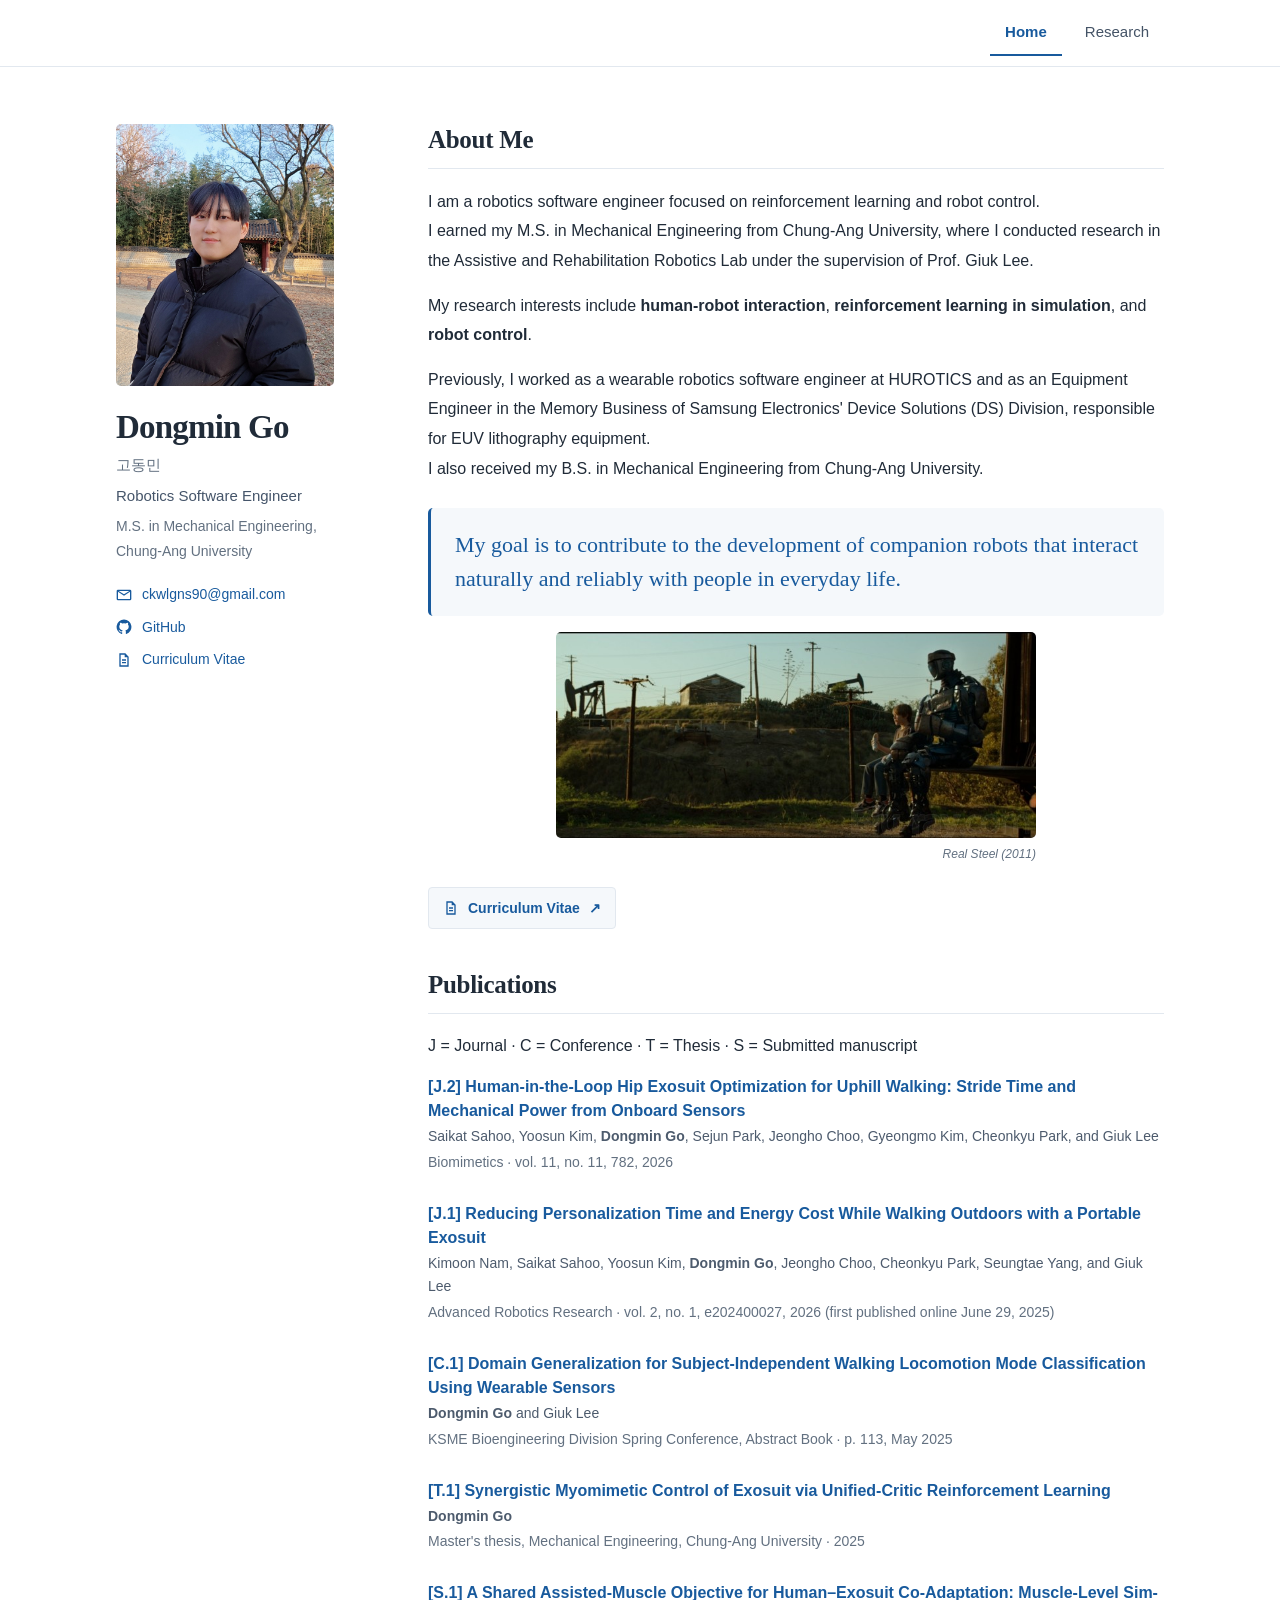
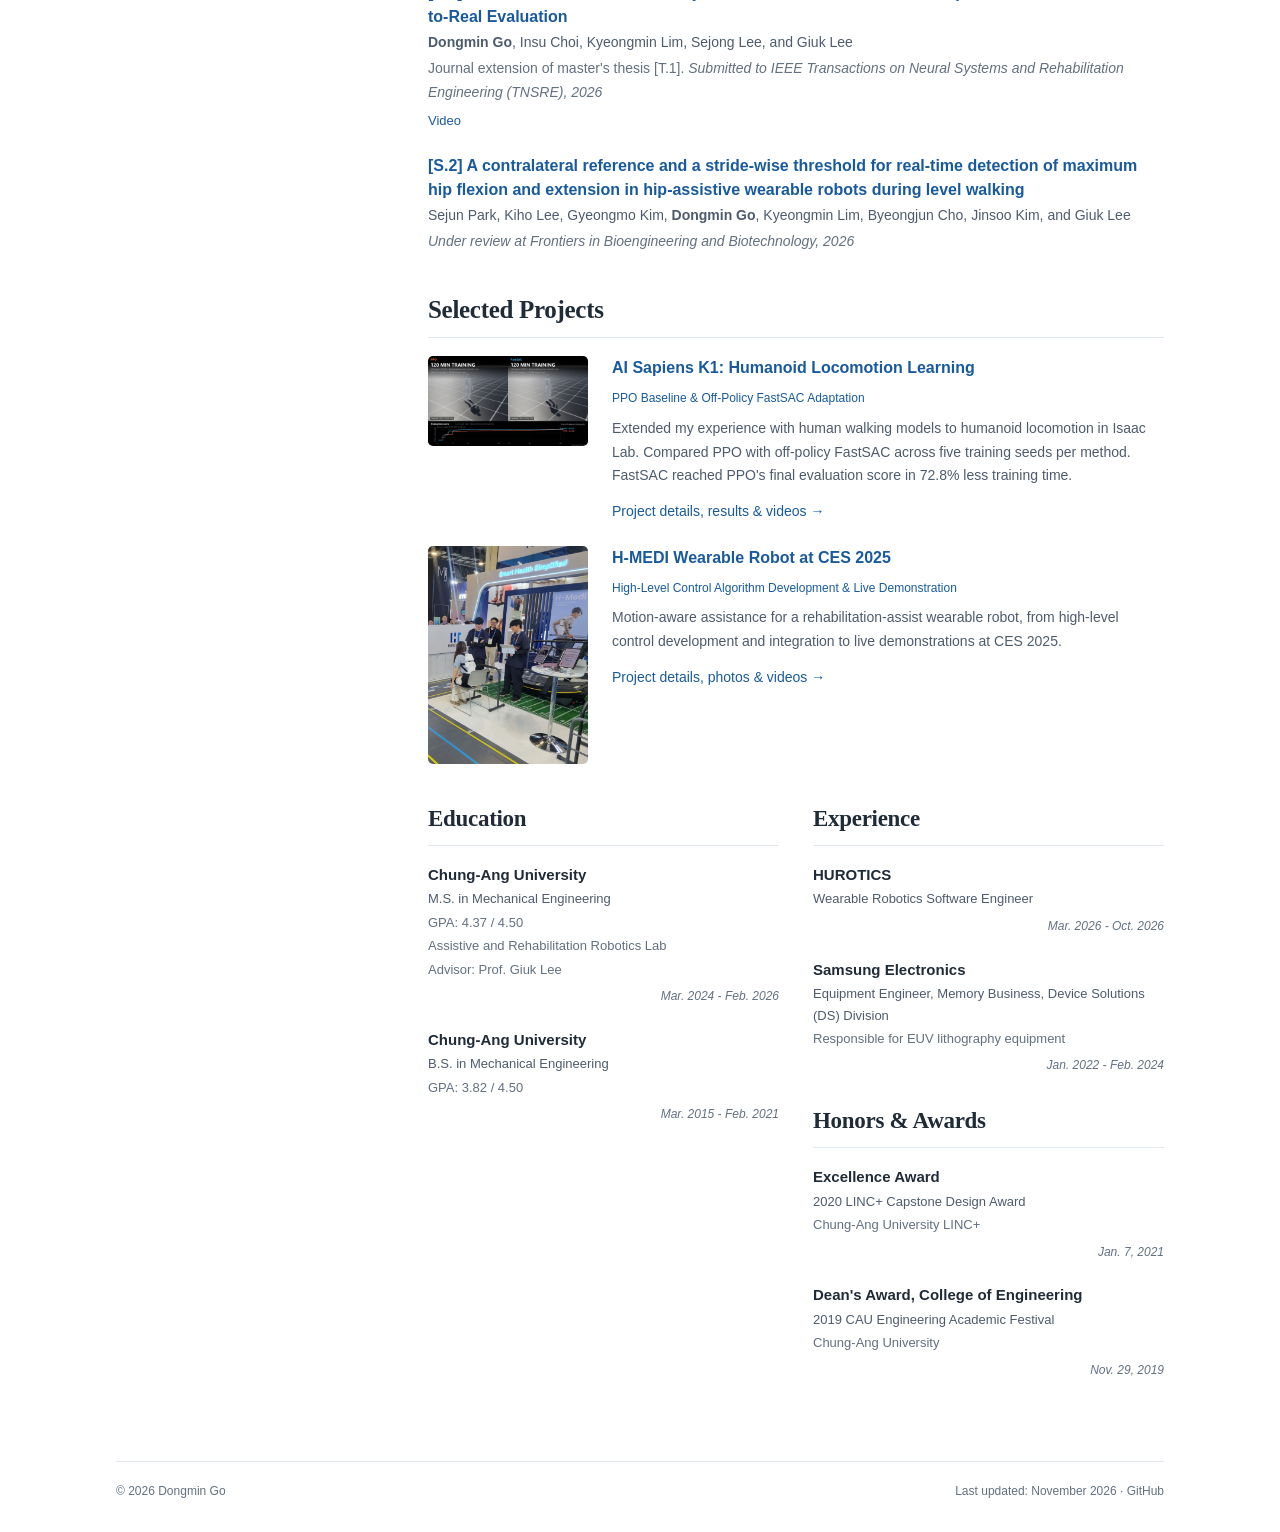
==== commit 567731d6: "Compare K1 learning time against common PPO evaluation target" ====
--- a/index.html
+++ b/index.html
@@ -3,5 +3,5 @@
 <title>Dongmin Go | Academic Homepage</title><meta name="description" content="Dongmin Go. Robotics Software Engineer. My research interests include human-robot interaction, reinforcement learning in simulation, and robot control.">
 <meta name="theme-color" content="#ffffff"><link rel="canonical" href="https://godongdongmin.github.io/"><meta property="og:title" content="Dongmin Go | Academic Homepage"><meta property="og:description" content="Robotics Software Engineer. Education, experience, and research."><meta property="og:type" content="website"><meta property="og:url" content="https://godongdongmin.github.io/"><meta property="og:image" content="https://godongdongmin.github.io/assets/portrait.jpg"><link rel="icon" href="assets/favicon.svg" type="image/svg+xml"><link rel="stylesheet" href="assets/style.css?v=97dd4a99b568"></head>
 <body><a class="skip" href="#main">Skip to content</a><header class="topbar"><nav class="nav site-nav" aria-label="Main navigation"><div class="nav-links"><a href="index.html" aria-current="page">Home</a><a href="research/index.html">Research</a></div></nav></header>
-<div class="layout"><aside class="profile" aria-label="Profile"><img class="portrait" src="assets/portrait.jpg" alt="Portrait of Dongmin Go" width="218" height="262"><h1>Dongmin Go<span class="native-name" lang="ko">고동민</span></h1><p class="headline">Robotics Software Engineer</p><p class="affiliation">M.S. in Mechanical Engineering, Chung-Ang University</p><div class="profile-links"><a href="mailto:ckwlgns90@gmail.com"><svg viewBox="0 0 24 24" fill="currentColor" aria-hidden="true"><path d="M3 4h18a2 2 0 0 1 2 2v12a2 2 0 0 1-2 2H3a2 2 0 0 1-2-2V6a2 2 0 0 1 2-2Zm9 9L3 7v11h18V7l-9 6Zm0-2 8-5H4l8 5Z"/></svg>ckwlgns90@gmail.com</a><a href="https://github.com/godongdongmin"><svg viewBox="0 0 24 24" fill="currentColor" aria-hidden="true"><path d="M12 .9a11.1 11.1 0 0 0-3.51 21.63c.55.1.76-.24.76-.54v-2.07c-3.1.67-3.76-1.32-3.76-1.32-.51-1.29-1.24-1.63-1.24-1.63-1.01-.69.08-.68.08-.68 1.12.08 1.71 1.15 1.71 1.15.99 1.69 2.6 1.2 3.24.92.1-.72.39-1.2.7-1.48-2.47-.28-5.07-1.24-5.07-5.49 0-1.21.43-2.2 1.14-2.98-.11-.28-.5-1.41.11-2.94 0 0 .94-.3 3.06 1.14a10.6 10.6 0 0 1 5.57 0c2.13-1.44 3.06-1.14 3.06-1.14.61 1.53.23 2.66.11 2.94.71.78 1.14 1.77 1.14 2.98 0 4.26-2.6 5.2-5.08 5.48.4.35.76 1.03.76 2.07v3.05c0 .3.2.65.76.54A11.1 11.1 0 0 0 12 .9Z"/></svg>GitHub</a><a href="files/Dongmin_Go_CV.pdf"><svg viewBox="0 0 24 24" fill="currentColor" aria-hidden="true"><path d="M5 2h9l5 5v15H5V2Zm2 2v16h10V8h-4V4H7Zm2 7h6v2H9v-2Zm0 4h6v2H9v-2Z"/></svg>Curriculum Vitae</a></div></aside><main class="content" id="main"><section class="section intro" id="about"><h2>About Me</h2><div class="about-copy"><p>I am a robotics software engineer focused on reinforcement learning and robot control.<br class="sentence-break">I earned my M.S. in Mechanical Engineering from Chung-Ang University, where I conducted research in the Assistive and Rehabilitation Robotics Lab under the supervision of Prof. Giuk Lee.</p><p>My research interests include <strong>human-robot interaction</strong>, <strong>reinforcement learning in simulation</strong>, and <strong>robot control</strong>.</p><p>Previously, I worked as a wearable robotics software engineer at HUROTICS and as an Equipment Engineer in the Memory Business of Samsung Electronics&#x27; Device Solutions (DS) Division, responsible for EUV lithography equipment.<br class="sentence-break">I also received my B.S. in Mechanical Engineering from Chung-Ang University.</p></div><div class="about-vision"><p class="about-goal">My goal is to contribute to the development of companion robots that interact naturally and reliably with people in everyday life.</p><figure class="about-image"><img src="assets/real-steel-long.jpg" alt="A wide scene of a boy sitting beside the robot Atom in Real Steel" width="728" height="312"><figcaption>Real Steel (2011)</figcaption></figure></div><a class="cv-link" href="files/Dongmin_Go_CV.pdf"><svg viewBox="0 0 24 24" fill="currentColor" aria-hidden="true"><path d="M5 2h9l5 5v15H5V2Zm2 2v16h10V8h-4V4H7Zm2 7h6v2H9v-2Zm0 4h6v2H9v-2Z"/></svg>Curriculum Vitae <span aria-hidden="true">↗</span></a></section><section class="section" id="publications"><h2>Publications</h2><p class="detail">J = Journal · C = Conference · T = Thesis · S = Submitted manuscript</p><article class="entry"><h3 class="publication-title">[J.2] <a href="https://doi.org/10.3390/biomimetics11110782">Human-in-the-Loop Hip Exosuit Optimization for Uphill Walking: Stride Time and Mechanical Power from Onboard Sensors</a></h3><p>Saikat Sahoo, Yoosun Kim, <strong>Dongmin Go</strong>, Sejun Park, Jeongho Choo, Gyeongmo Kim, Cheonkyu Park, and Giuk Lee</p><p class="detail">Biomimetics · vol. 11, no. 11, 782, 2026</p><div class="publication-links"></div></article><article class="entry"><h3 class="publication-title">[J.1] <a href="https://doi.org/10.1002/adrr.202400027">Reducing Personalization Time and Energy Cost While Walking Outdoors with a Portable Exosuit</a></h3><p>Kimoon Nam, Saikat Sahoo, Yoosun Kim, <strong>Dongmin Go</strong>, Jeongho Choo, Cheonkyu Park, Seungtae Yang, and Giuk Lee</p><p class="detail">Advanced Robotics Research · vol. 2, no. 1, e202400027, 2026 (first published online June 29, 2025)</p><div class="publication-links"></div></article><article class="entry"><h3 class="publication-title">[C.1] <a href="https://www.dbpia.co.kr/journal/articleDetail?nodeId=NODE12266823">Domain Generalization for Subject-Independent Walking Locomotion Mode Classification Using Wearable Sensors</a></h3><p><strong>Dongmin Go</strong> and Giuk Lee</p><p class="detail">KSME Bioengineering Division Spring Conference, Abstract Book · p. 113, May 2025</p><div class="publication-links"></div></article><article class="entry"><h3 class="publication-title">[T.1] Synergistic Myomimetic Control of Exosuit via Unified-Critic Reinforcement Learning</h3><p><strong>Dongmin Go</strong></p><p class="detail">Master&#x27;s thesis, Mechanical Engineering, Chung-Ang University · 2025</p><div class="publication-links"></div></article><article class="entry" id="manuscripts"><h3 class="publication-title">[S.1] <a href="research/myomimetic-exosuit/index.html">A Shared Assisted-Muscle Objective for Human–Exosuit Co-Adaptation: Muscle-Level Sim-to-Real Evaluation</a></h3><p class="authors"><strong>Dongmin Go</strong>, Insu Choi, Kyeongmin Lim, Sejong Lee, and Giuk Lee</p><p class="detail">Journal extension of master&#x27;s thesis [T.1]. <em>Submitted to IEEE Transactions on Neural Systems and Rehabilitation Engineering (TNSRE), 2026</em></p><div class="publication-links"><a href="research/index.html#myomimetic-video">Video</a></div></article><article class="entry" id="manuscript-s-2"><h3 class="publication-title">[S.2] A contralateral reference and a stride-wise threshold for real-time detection of maximum hip flexion and extension in hip-assistive wearable robots during level walking</h3><p class="authors">Sejun Park, Kiho Lee, Gyeongmo Kim, <strong>Dongmin Go</strong>, Kyeongmin Lim, Byeongjun Cho, Jinsoo Kim, and Giuk Lee</p><p class="detail"> <em>Under review at Frontiers in Bioengineering and Biotechnology, 2026</em></p></article></section><section class="section" id="projects"><h2>Selected Projects</h2><article class="entry selected-project"><a class="selected-project-photo" href="projects/ai-sapiens-k1/index.html"><img src="assets/ai-sapiens-k1/validation-progress-poster.png" alt="PPO and off-policy FastSAC K1 rollouts at 15, 70 and 120 min, with validation score curves" width="1920" height="1080" loading="lazy"></a><div><h3><a href="projects/ai-sapiens-k1/index.html">AI Sapiens K1: Humanoid Locomotion Learning</a></h3><p class="project-role">PPO Baseline &amp; Off-Policy FastSAC Adaptation</p><p>Extended my experience with human walking models to humanoid locomotion in Isaac Lab. Compared PPO with off-policy FastSAC across five training seeds per method; FastSAC first reached 95% of each run&#x27;s peak mean validation episode score in 70% less training time.</p><p class="selected-project-link"><a href="projects/ai-sapiens-k1/index.html">Project details, results &amp; videos <span aria-hidden="true">→</span></a></p></div></article><article class="entry selected-project"><a class="selected-project-photo" href="projects/ces-2025/index.html"><img src="assets/ces-2025-booth.jpg" alt="H-MEDI wearable robot demonstration with a seated participant and booth operators at CES 2025" width="1080" height="1472" loading="lazy"></a><div><h3><a href="projects/ces-2025/index.html">H-MEDI Wearable Robot at CES 2025</a></h3><p class="project-role">High-Level Control Algorithm Development &amp; Live Demonstration</p><p>Motion-aware assistance for a rehabilitation-assist wearable robot, from high-level control development and integration to live demonstrations at CES 2025.</p><p class="selected-project-link"><a href="projects/ces-2025/index.html">Project details, photos &amp; videos <span aria-hidden="true">→</span></a></p></div></article></section><div class="background-grid" id="background"><section class="section" id="education"><h2>Education</h2><article class="entry background-entry"><h3>Chung-Ang University</h3><p>M.S. in Mechanical Engineering</p><p class="detail">GPA: 4.37 / 4.50</p><p class="detail">Assistive and Rehabilitation Robotics Lab</p><p class="detail">Advisor: Prof. Giuk Lee</p><p class="background-date">Mar. 2024 - Feb. 2026</p></article><article class="entry background-entry"><h3>Chung-Ang University</h3><p>B.S. in Mechanical Engineering</p><p class="detail">GPA: 3.82 / 4.50</p><p class="background-date">Mar. 2015 - Feb. 2021</p></article></section><div class="background-right"><section class="section" id="experience"><h2>Experience</h2><article class="entry background-entry"><h3>HUROTICS</h3><p>Wearable Robotics Software Engineer</p><p class="background-date">Mar. 2026 - Oct. 2026</p></article><article class="entry background-entry"><h3>Samsung Electronics</h3><p>Equipment Engineer, Memory Business, Device Solutions (DS) Division</p><p class="detail">Responsible for EUV lithography equipment</p><p class="background-date">Jan. 2022 - Feb. 2024</p></article></section><section class="section" id="awards"><h2>Honors &amp; Awards</h2><article class="entry background-entry"><h3>Excellence Award</h3><p>2020 LINC+ Capstone Design Award</p><p class="detail">Chung-Ang University LINC+</p><p class="background-date">Jan. 7, 2021</p></article><article class="entry background-entry"><h3>Dean&#x27;s Award, College of Engineering</h3><p>2019 CAU Engineering Academic Festival</p><p class="detail">Chung-Ang University</p><p class="background-date">Nov. 29, 2019</p></article></section></div></div></main></div>
+<div class="layout"><aside class="profile" aria-label="Profile"><img class="portrait" src="assets/portrait.jpg" alt="Portrait of Dongmin Go" width="218" height="262"><h1>Dongmin Go<span class="native-name" lang="ko">고동민</span></h1><p class="headline">Robotics Software Engineer</p><p class="affiliation">M.S. in Mechanical Engineering, Chung-Ang University</p><div class="profile-links"><a href="mailto:ckwlgns90@gmail.com"><svg viewBox="0 0 24 24" fill="currentColor" aria-hidden="true"><path d="M3 4h18a2 2 0 0 1 2 2v12a2 2 0 0 1-2 2H3a2 2 0 0 1-2-2V6a2 2 0 0 1 2-2Zm9 9L3 7v11h18V7l-9 6Zm0-2 8-5H4l8 5Z"/></svg>ckwlgns90@gmail.com</a><a href="https://github.com/godongdongmin"><svg viewBox="0 0 24 24" fill="currentColor" aria-hidden="true"><path d="M12 .9a11.1 11.1 0 0 0-3.51 21.63c.55.1.76-.24.76-.54v-2.07c-3.1.67-3.76-1.32-3.76-1.32-.51-1.29-1.24-1.63-1.24-1.63-1.01-.69.08-.68.08-.68 1.12.08 1.71 1.15 1.71 1.15.99 1.69 2.6 1.2 3.24.92.1-.72.39-1.2.7-1.48-2.47-.28-5.07-1.24-5.07-5.49 0-1.21.43-2.2 1.14-2.98-.11-.28-.5-1.41.11-2.94 0 0 .94-.3 3.06 1.14a10.6 10.6 0 0 1 5.57 0c2.13-1.44 3.06-1.14 3.06-1.14.61 1.53.23 2.66.11 2.94.71.78 1.14 1.77 1.14 2.98 0 4.26-2.6 5.2-5.08 5.48.4.35.76 1.03.76 2.07v3.05c0 .3.2.65.76.54A11.1 11.1 0 0 0 12 .9Z"/></svg>GitHub</a><a href="files/Dongmin_Go_CV.pdf"><svg viewBox="0 0 24 24" fill="currentColor" aria-hidden="true"><path d="M5 2h9l5 5v15H5V2Zm2 2v16h10V8h-4V4H7Zm2 7h6v2H9v-2Zm0 4h6v2H9v-2Z"/></svg>Curriculum Vitae</a></div></aside><main class="content" id="main"><section class="section intro" id="about"><h2>About Me</h2><div class="about-copy"><p>I am a robotics software engineer focused on reinforcement learning and robot control.<br class="sentence-break">I earned my M.S. in Mechanical Engineering from Chung-Ang University, where I conducted research in the Assistive and Rehabilitation Robotics Lab under the supervision of Prof. Giuk Lee.</p><p>My research interests include <strong>human-robot interaction</strong>, <strong>reinforcement learning in simulation</strong>, and <strong>robot control</strong>.</p><p>Previously, I worked as a wearable robotics software engineer at HUROTICS and as an Equipment Engineer in the Memory Business of Samsung Electronics&#x27; Device Solutions (DS) Division, responsible for EUV lithography equipment.<br class="sentence-break">I also received my B.S. in Mechanical Engineering from Chung-Ang University.</p></div><div class="about-vision"><p class="about-goal">My goal is to contribute to the development of companion robots that interact naturally and reliably with people in everyday life.</p><figure class="about-image"><img src="assets/real-steel-long.jpg" alt="A wide scene of a boy sitting beside the robot Atom in Real Steel" width="728" height="312"><figcaption>Real Steel (2011)</figcaption></figure></div><a class="cv-link" href="files/Dongmin_Go_CV.pdf"><svg viewBox="0 0 24 24" fill="currentColor" aria-hidden="true"><path d="M5 2h9l5 5v15H5V2Zm2 2v16h10V8h-4V4H7Zm2 7h6v2H9v-2Zm0 4h6v2H9v-2Z"/></svg>Curriculum Vitae <span aria-hidden="true">↗</span></a></section><section class="section" id="publications"><h2>Publications</h2><p class="detail">J = Journal · C = Conference · T = Thesis · S = Submitted manuscript</p><article class="entry"><h3 class="publication-title">[J.2] <a href="https://doi.org/10.3390/biomimetics11110782">Human-in-the-Loop Hip Exosuit Optimization for Uphill Walking: Stride Time and Mechanical Power from Onboard Sensors</a></h3><p>Saikat Sahoo, Yoosun Kim, <strong>Dongmin Go</strong>, Sejun Park, Jeongho Choo, Gyeongmo Kim, Cheonkyu Park, and Giuk Lee</p><p class="detail">Biomimetics · vol. 11, no. 11, 782, 2026</p><div class="publication-links"></div></article><article class="entry"><h3 class="publication-title">[J.1] <a href="https://doi.org/10.1002/adrr.202400027">Reducing Personalization Time and Energy Cost While Walking Outdoors with a Portable Exosuit</a></h3><p>Kimoon Nam, Saikat Sahoo, Yoosun Kim, <strong>Dongmin Go</strong>, Jeongho Choo, Cheonkyu Park, Seungtae Yang, and Giuk Lee</p><p class="detail">Advanced Robotics Research · vol. 2, no. 1, e202400027, 2026 (first published online June 29, 2025)</p><div class="publication-links"></div></article><article class="entry"><h3 class="publication-title">[C.1] <a href="https://www.dbpia.co.kr/journal/articleDetail?nodeId=NODE12266823">Domain Generalization for Subject-Independent Walking Locomotion Mode Classification Using Wearable Sensors</a></h3><p><strong>Dongmin Go</strong> and Giuk Lee</p><p class="detail">KSME Bioengineering Division Spring Conference, Abstract Book · p. 113, May 2025</p><div class="publication-links"></div></article><article class="entry"><h3 class="publication-title">[T.1] Synergistic Myomimetic Control of Exosuit via Unified-Critic Reinforcement Learning</h3><p><strong>Dongmin Go</strong></p><p class="detail">Master&#x27;s thesis, Mechanical Engineering, Chung-Ang University · 2025</p><div class="publication-links"></div></article><article class="entry" id="manuscripts"><h3 class="publication-title">[S.1] <a href="research/myomimetic-exosuit/index.html">A Shared Assisted-Muscle Objective for Human–Exosuit Co-Adaptation: Muscle-Level Sim-to-Real Evaluation</a></h3><p class="authors"><strong>Dongmin Go</strong>, Insu Choi, Kyeongmin Lim, Sejong Lee, and Giuk Lee</p><p class="detail">Journal extension of master&#x27;s thesis [T.1]. <em>Submitted to IEEE Transactions on Neural Systems and Rehabilitation Engineering (TNSRE), 2026</em></p><div class="publication-links"><a href="research/index.html#myomimetic-video">Video</a></div></article><article class="entry" id="manuscript-s-2"><h3 class="publication-title">[S.2] A contralateral reference and a stride-wise threshold for real-time detection of maximum hip flexion and extension in hip-assistive wearable robots during level walking</h3><p class="authors">Sejun Park, Kiho Lee, Gyeongmo Kim, <strong>Dongmin Go</strong>, Kyeongmin Lim, Byeongjun Cho, Jinsoo Kim, and Giuk Lee</p><p class="detail"> <em>Under review at Frontiers in Bioengineering and Biotechnology, 2026</em></p></article></section><section class="section" id="projects"><h2>Selected Projects</h2><article class="entry selected-project"><a class="selected-project-photo" href="projects/ai-sapiens-k1/index.html"><img src="assets/ai-sapiens-k1/evaluation-progress-poster.png" alt="PPO and off-policy FastSAC K1 rollouts at 15, 70 and 120 min, with evaluation score curves" width="1920" height="1080" loading="lazy"></a><div><h3><a href="projects/ai-sapiens-k1/index.html">AI Sapiens K1: Humanoid Locomotion Learning</a></h3><p class="project-role">PPO Baseline &amp; Off-Policy FastSAC Adaptation</p><p>Extended my experience with human walking models to humanoid locomotion in Isaac Lab. Compared PPO with off-policy FastSAC across five training seeds per method. FastSAC reached PPO&#x27;s final evaluation score in 72.8% less training time.</p><p class="selected-project-link"><a href="projects/ai-sapiens-k1/index.html">Project details, results &amp; videos <span aria-hidden="true">→</span></a></p></div></article><article class="entry selected-project"><a class="selected-project-photo" href="projects/ces-2025/index.html"><img src="assets/ces-2025-booth.jpg" alt="H-MEDI wearable robot demonstration with a seated participant and booth operators at CES 2025" width="1080" height="1472" loading="lazy"></a><div><h3><a href="projects/ces-2025/index.html">H-MEDI Wearable Robot at CES 2025</a></h3><p class="project-role">High-Level Control Algorithm Development &amp; Live Demonstration</p><p>Motion-aware assistance for a rehabilitation-assist wearable robot, from high-level control development and integration to live demonstrations at CES 2025.</p><p class="selected-project-link"><a href="projects/ces-2025/index.html">Project details, photos &amp; videos <span aria-hidden="true">→</span></a></p></div></article></section><div class="background-grid" id="background"><section class="section" id="education"><h2>Education</h2><article class="entry background-entry"><h3>Chung-Ang University</h3><p>M.S. in Mechanical Engineering</p><p class="detail">GPA: 4.37 / 4.50</p><p class="detail">Assistive and Rehabilitation Robotics Lab</p><p class="detail">Advisor: Prof. Giuk Lee</p><p class="background-date">Mar. 2024 - Feb. 2026</p></article><article class="entry background-entry"><h3>Chung-Ang University</h3><p>B.S. in Mechanical Engineering</p><p class="detail">GPA: 3.82 / 4.50</p><p class="background-date">Mar. 2015 - Feb. 2021</p></article></section><div class="background-right"><section class="section" id="experience"><h2>Experience</h2><article class="entry background-entry"><h3>HUROTICS</h3><p>Wearable Robotics Software Engineer</p><p class="background-date">Mar. 2026 - Oct. 2026</p></article><article class="entry background-entry"><h3>Samsung Electronics</h3><p>Equipment Engineer, Memory Business, Device Solutions (DS) Division</p><p class="detail">Responsible for EUV lithography equipment</p><p class="background-date">Jan. 2022 - Feb. 2024</p></article></section><section class="section" id="awards"><h2>Honors &amp; Awards</h2><article class="entry background-entry"><h3>Excellence Award</h3><p>2020 LINC+ Capstone Design Award</p><p class="detail">Chung-Ang University LINC+</p><p class="background-date">Jan. 7, 2021</p></article><article class="entry background-entry"><h3>Dean&#x27;s Award, College of Engineering</h3><p>2019 CAU Engineering Academic Festival</p><p class="detail">Chung-Ang University</p><p class="background-date">Nov. 29, 2019</p></article></section></div></div></main></div>
 <footer class="footer"><span>© 2026 Dongmin Go</span><span>Last updated: November 2026 · <a href="https://github.com/godongdongmin">GitHub</a></span></footer></body></html>
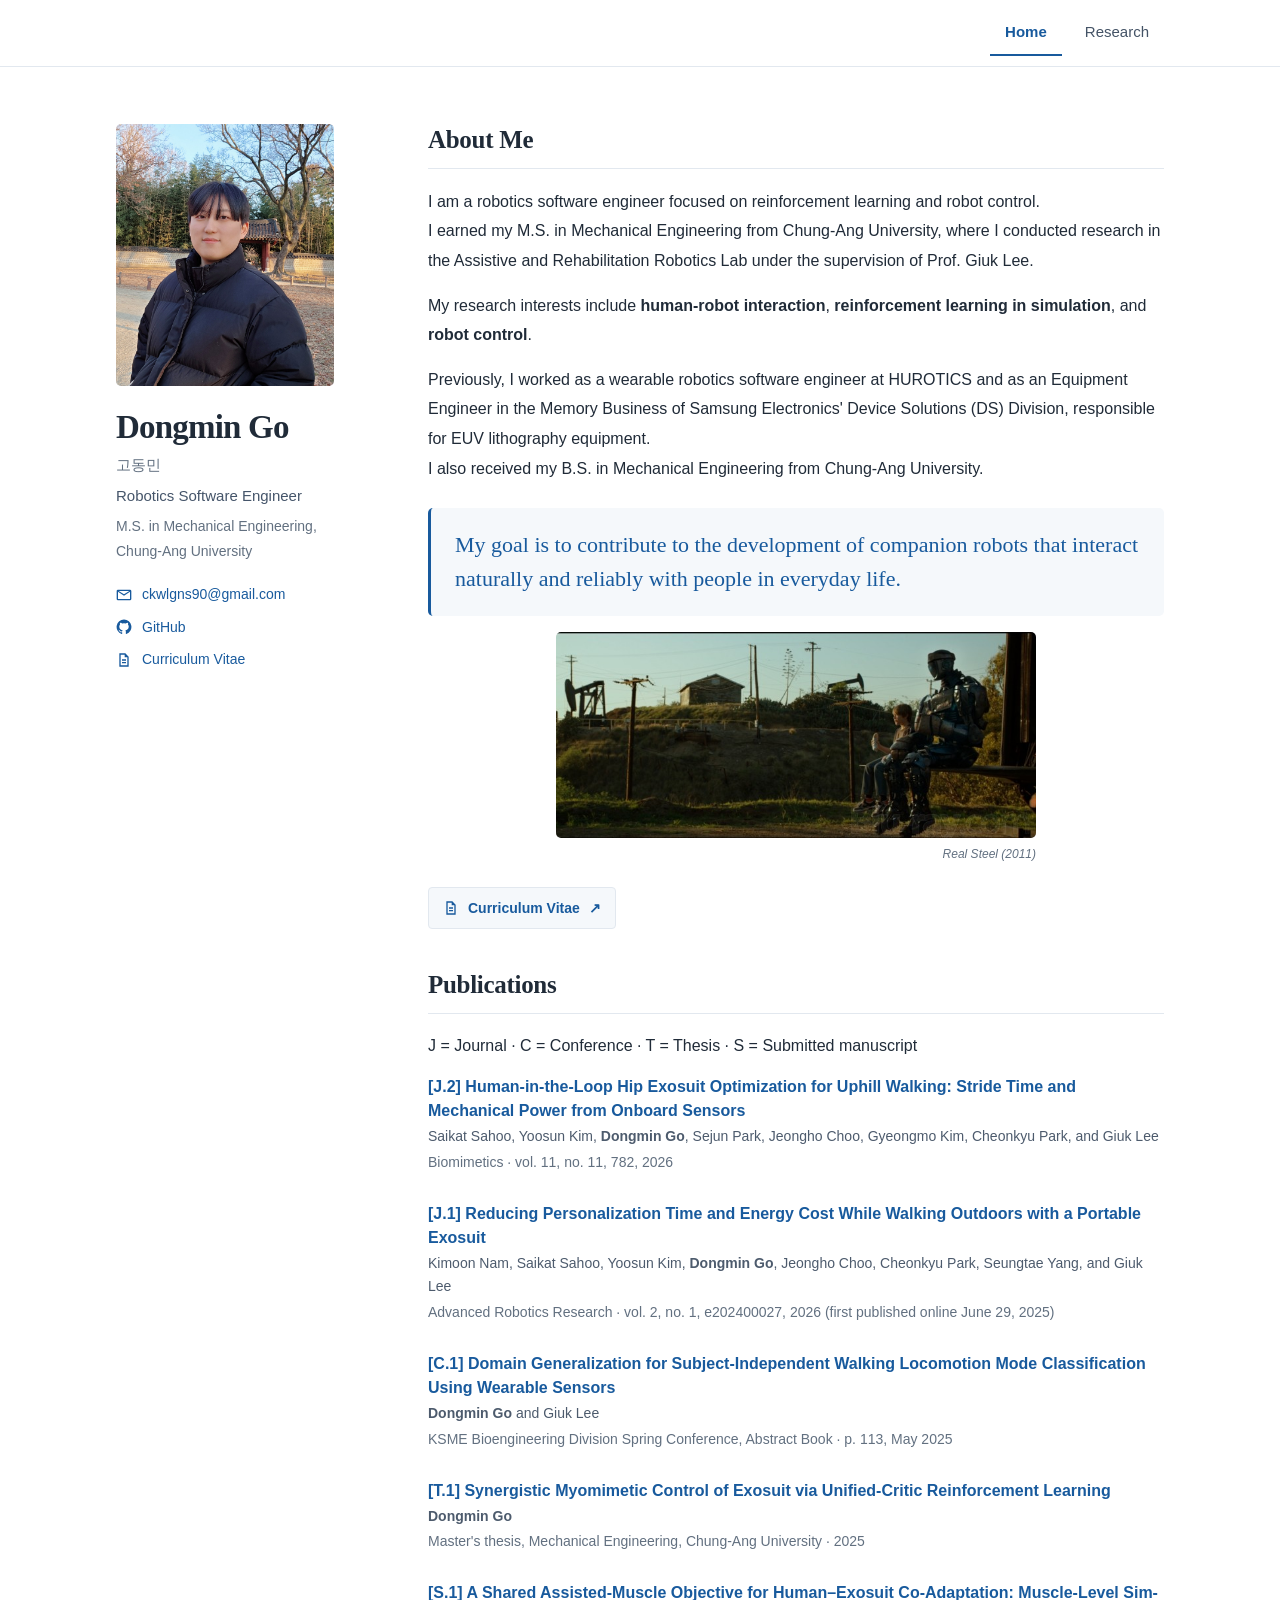
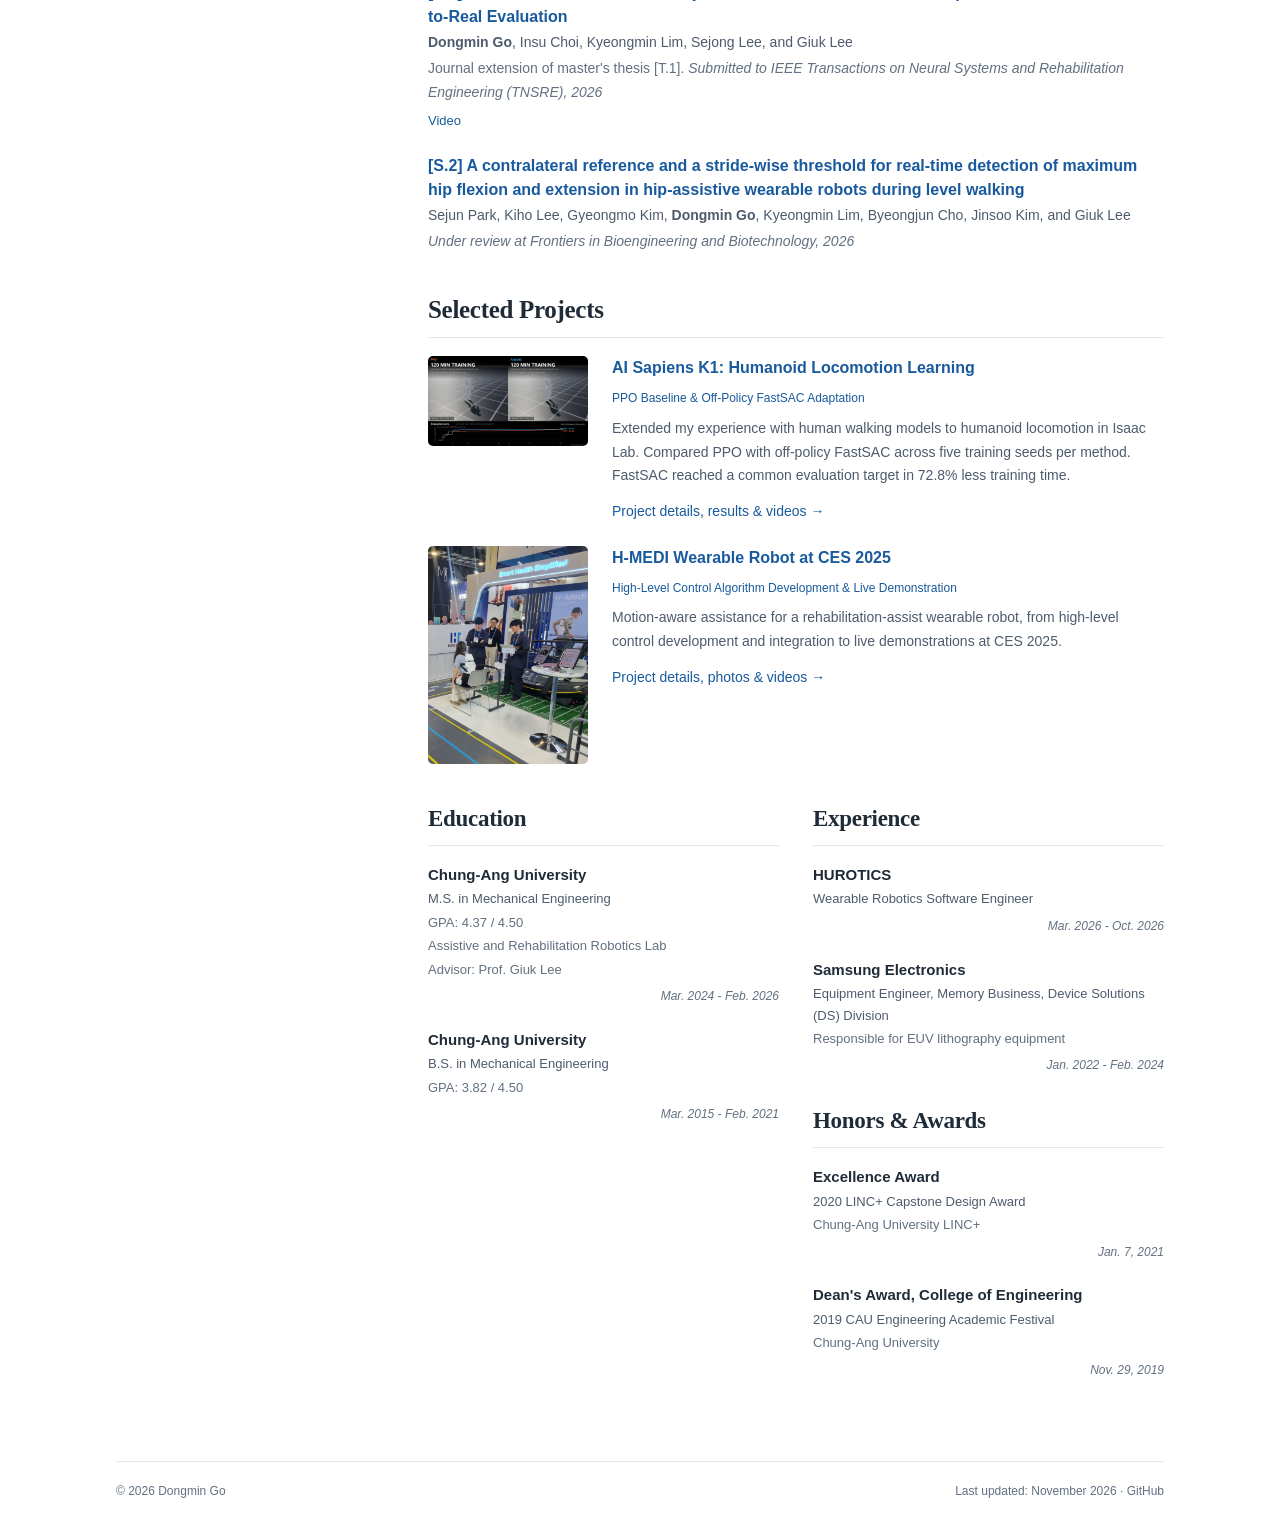
==== commit 5f8e287e: "Distinguish PPO training iterations from comparison interval" ====
--- a/index.html
+++ b/index.html
@@ -3,5 +3,5 @@
 <title>Dongmin Go | Academic Homepage</title><meta name="description" content="Dongmin Go. Robotics Software Engineer. My research interests include human-robot interaction, reinforcement learning in simulation, and robot control.">
 <meta name="theme-color" content="#ffffff"><link rel="canonical" href="https://godongdongmin.github.io/"><meta property="og:title" content="Dongmin Go | Academic Homepage"><meta property="og:description" content="Robotics Software Engineer. Education, experience, and research."><meta property="og:type" content="website"><meta property="og:url" content="https://godongdongmin.github.io/"><meta property="og:image" content="https://godongdongmin.github.io/assets/portrait.jpg"><link rel="icon" href="assets/favicon.svg" type="image/svg+xml"><link rel="stylesheet" href="assets/style.css?v=97dd4a99b568"></head>
 <body><a class="skip" href="#main">Skip to content</a><header class="topbar"><nav class="nav site-nav" aria-label="Main navigation"><div class="nav-links"><a href="index.html" aria-current="page">Home</a><a href="research/index.html">Research</a></div></nav></header>
-<div class="layout"><aside class="profile" aria-label="Profile"><img class="portrait" src="assets/portrait.jpg" alt="Portrait of Dongmin Go" width="218" height="262"><h1>Dongmin Go<span class="native-name" lang="ko">고동민</span></h1><p class="headline">Robotics Software Engineer</p><p class="affiliation">M.S. in Mechanical Engineering, Chung-Ang University</p><div class="profile-links"><a href="mailto:ckwlgns90@gmail.com"><svg viewBox="0 0 24 24" fill="currentColor" aria-hidden="true"><path d="M3 4h18a2 2 0 0 1 2 2v12a2 2 0 0 1-2 2H3a2 2 0 0 1-2-2V6a2 2 0 0 1 2-2Zm9 9L3 7v11h18V7l-9 6Zm0-2 8-5H4l8 5Z"/></svg>ckwlgns90@gmail.com</a><a href="https://github.com/godongdongmin"><svg viewBox="0 0 24 24" fill="currentColor" aria-hidden="true"><path d="M12 .9a11.1 11.1 0 0 0-3.51 21.63c.55.1.76-.24.76-.54v-2.07c-3.1.67-3.76-1.32-3.76-1.32-.51-1.29-1.24-1.63-1.24-1.63-1.01-.69.08-.68.08-.68 1.12.08 1.71 1.15 1.71 1.15.99 1.69 2.6 1.2 3.24.92.1-.72.39-1.2.7-1.48-2.47-.28-5.07-1.24-5.07-5.49 0-1.21.43-2.2 1.14-2.98-.11-.28-.5-1.41.11-2.94 0 0 .94-.3 3.06 1.14a10.6 10.6 0 0 1 5.57 0c2.13-1.44 3.06-1.14 3.06-1.14.61 1.53.23 2.66.11 2.94.71.78 1.14 1.77 1.14 2.98 0 4.26-2.6 5.2-5.08 5.48.4.35.76 1.03.76 2.07v3.05c0 .3.2.65.76.54A11.1 11.1 0 0 0 12 .9Z"/></svg>GitHub</a><a href="files/Dongmin_Go_CV.pdf"><svg viewBox="0 0 24 24" fill="currentColor" aria-hidden="true"><path d="M5 2h9l5 5v15H5V2Zm2 2v16h10V8h-4V4H7Zm2 7h6v2H9v-2Zm0 4h6v2H9v-2Z"/></svg>Curriculum Vitae</a></div></aside><main class="content" id="main"><section class="section intro" id="about"><h2>About Me</h2><div class="about-copy"><p>I am a robotics software engineer focused on reinforcement learning and robot control.<br class="sentence-break">I earned my M.S. in Mechanical Engineering from Chung-Ang University, where I conducted research in the Assistive and Rehabilitation Robotics Lab under the supervision of Prof. Giuk Lee.</p><p>My research interests include <strong>human-robot interaction</strong>, <strong>reinforcement learning in simulation</strong>, and <strong>robot control</strong>.</p><p>Previously, I worked as a wearable robotics software engineer at HUROTICS and as an Equipment Engineer in the Memory Business of Samsung Electronics&#x27; Device Solutions (DS) Division, responsible for EUV lithography equipment.<br class="sentence-break">I also received my B.S. in Mechanical Engineering from Chung-Ang University.</p></div><div class="about-vision"><p class="about-goal">My goal is to contribute to the development of companion robots that interact naturally and reliably with people in everyday life.</p><figure class="about-image"><img src="assets/real-steel-long.jpg" alt="A wide scene of a boy sitting beside the robot Atom in Real Steel" width="728" height="312"><figcaption>Real Steel (2011)</figcaption></figure></div><a class="cv-link" href="files/Dongmin_Go_CV.pdf"><svg viewBox="0 0 24 24" fill="currentColor" aria-hidden="true"><path d="M5 2h9l5 5v15H5V2Zm2 2v16h10V8h-4V4H7Zm2 7h6v2H9v-2Zm0 4h6v2H9v-2Z"/></svg>Curriculum Vitae <span aria-hidden="true">↗</span></a></section><section class="section" id="publications"><h2>Publications</h2><p class="detail">J = Journal · C = Conference · T = Thesis · S = Submitted manuscript</p><article class="entry"><h3 class="publication-title">[J.2] <a href="https://doi.org/10.3390/biomimetics11110782">Human-in-the-Loop Hip Exosuit Optimization for Uphill Walking: Stride Time and Mechanical Power from Onboard Sensors</a></h3><p>Saikat Sahoo, Yoosun Kim, <strong>Dongmin Go</strong>, Sejun Park, Jeongho Choo, Gyeongmo Kim, Cheonkyu Park, and Giuk Lee</p><p class="detail">Biomimetics · vol. 11, no. 11, 782, 2026</p><div class="publication-links"></div></article><article class="entry"><h3 class="publication-title">[J.1] <a href="https://doi.org/10.1002/adrr.202400027">Reducing Personalization Time and Energy Cost While Walking Outdoors with a Portable Exosuit</a></h3><p>Kimoon Nam, Saikat Sahoo, Yoosun Kim, <strong>Dongmin Go</strong>, Jeongho Choo, Cheonkyu Park, Seungtae Yang, and Giuk Lee</p><p class="detail">Advanced Robotics Research · vol. 2, no. 1, e202400027, 2026 (first published online June 29, 2025)</p><div class="publication-links"></div></article><article class="entry"><h3 class="publication-title">[C.1] <a href="https://www.dbpia.co.kr/journal/articleDetail?nodeId=NODE12266823">Domain Generalization for Subject-Independent Walking Locomotion Mode Classification Using Wearable Sensors</a></h3><p><strong>Dongmin Go</strong> and Giuk Lee</p><p class="detail">KSME Bioengineering Division Spring Conference, Abstract Book · p. 113, May 2025</p><div class="publication-links"></div></article><article class="entry"><h3 class="publication-title">[T.1] Synergistic Myomimetic Control of Exosuit via Unified-Critic Reinforcement Learning</h3><p><strong>Dongmin Go</strong></p><p class="detail">Master&#x27;s thesis, Mechanical Engineering, Chung-Ang University · 2025</p><div class="publication-links"></div></article><article class="entry" id="manuscripts"><h3 class="publication-title">[S.1] <a href="research/myomimetic-exosuit/index.html">A Shared Assisted-Muscle Objective for Human–Exosuit Co-Adaptation: Muscle-Level Sim-to-Real Evaluation</a></h3><p class="authors"><strong>Dongmin Go</strong>, Insu Choi, Kyeongmin Lim, Sejong Lee, and Giuk Lee</p><p class="detail">Journal extension of master&#x27;s thesis [T.1]. <em>Submitted to IEEE Transactions on Neural Systems and Rehabilitation Engineering (TNSRE), 2026</em></p><div class="publication-links"><a href="research/index.html#myomimetic-video">Video</a></div></article><article class="entry" id="manuscript-s-2"><h3 class="publication-title">[S.2] A contralateral reference and a stride-wise threshold for real-time detection of maximum hip flexion and extension in hip-assistive wearable robots during level walking</h3><p class="authors">Sejun Park, Kiho Lee, Gyeongmo Kim, <strong>Dongmin Go</strong>, Kyeongmin Lim, Byeongjun Cho, Jinsoo Kim, and Giuk Lee</p><p class="detail"> <em>Under review at Frontiers in Bioengineering and Biotechnology, 2026</em></p></article></section><section class="section" id="projects"><h2>Selected Projects</h2><article class="entry selected-project"><a class="selected-project-photo" href="projects/ai-sapiens-k1/index.html"><img src="assets/ai-sapiens-k1/evaluation-progress-poster.png" alt="PPO and off-policy FastSAC K1 rollouts at 15, 70 and 120 min, with evaluation score curves" width="1920" height="1080" loading="lazy"></a><div><h3><a href="projects/ai-sapiens-k1/index.html">AI Sapiens K1: Humanoid Locomotion Learning</a></h3><p class="project-role">PPO Baseline &amp; Off-Policy FastSAC Adaptation</p><p>Extended my experience with human walking models to humanoid locomotion in Isaac Lab. Compared PPO with off-policy FastSAC across five training seeds per method. FastSAC reached PPO&#x27;s final evaluation score in 72.8% less training time.</p><p class="selected-project-link"><a href="projects/ai-sapiens-k1/index.html">Project details, results &amp; videos <span aria-hidden="true">→</span></a></p></div></article><article class="entry selected-project"><a class="selected-project-photo" href="projects/ces-2025/index.html"><img src="assets/ces-2025-booth.jpg" alt="H-MEDI wearable robot demonstration with a seated participant and booth operators at CES 2025" width="1080" height="1472" loading="lazy"></a><div><h3><a href="projects/ces-2025/index.html">H-MEDI Wearable Robot at CES 2025</a></h3><p class="project-role">High-Level Control Algorithm Development &amp; Live Demonstration</p><p>Motion-aware assistance for a rehabilitation-assist wearable robot, from high-level control development and integration to live demonstrations at CES 2025.</p><p class="selected-project-link"><a href="projects/ces-2025/index.html">Project details, photos &amp; videos <span aria-hidden="true">→</span></a></p></div></article></section><div class="background-grid" id="background"><section class="section" id="education"><h2>Education</h2><article class="entry background-entry"><h3>Chung-Ang University</h3><p>M.S. in Mechanical Engineering</p><p class="detail">GPA: 4.37 / 4.50</p><p class="detail">Assistive and Rehabilitation Robotics Lab</p><p class="detail">Advisor: Prof. Giuk Lee</p><p class="background-date">Mar. 2024 - Feb. 2026</p></article><article class="entry background-entry"><h3>Chung-Ang University</h3><p>B.S. in Mechanical Engineering</p><p class="detail">GPA: 3.82 / 4.50</p><p class="background-date">Mar. 2015 - Feb. 2021</p></article></section><div class="background-right"><section class="section" id="experience"><h2>Experience</h2><article class="entry background-entry"><h3>HUROTICS</h3><p>Wearable Robotics Software Engineer</p><p class="background-date">Mar. 2026 - Oct. 2026</p></article><article class="entry background-entry"><h3>Samsung Electronics</h3><p>Equipment Engineer, Memory Business, Device Solutions (DS) Division</p><p class="detail">Responsible for EUV lithography equipment</p><p class="background-date">Jan. 2022 - Feb. 2024</p></article></section><section class="section" id="awards"><h2>Honors &amp; Awards</h2><article class="entry background-entry"><h3>Excellence Award</h3><p>2020 LINC+ Capstone Design Award</p><p class="detail">Chung-Ang University LINC+</p><p class="background-date">Jan. 7, 2021</p></article><article class="entry background-entry"><h3>Dean&#x27;s Award, College of Engineering</h3><p>2019 CAU Engineering Academic Festival</p><p class="detail">Chung-Ang University</p><p class="background-date">Nov. 29, 2019</p></article></section></div></div></main></div>
+<div class="layout"><aside class="profile" aria-label="Profile"><img class="portrait" src="assets/portrait.jpg" alt="Portrait of Dongmin Go" width="218" height="262"><h1>Dongmin Go<span class="native-name" lang="ko">고동민</span></h1><p class="headline">Robotics Software Engineer</p><p class="affiliation">M.S. in Mechanical Engineering, Chung-Ang University</p><div class="profile-links"><a href="mailto:ckwlgns90@gmail.com"><svg viewBox="0 0 24 24" fill="currentColor" aria-hidden="true"><path d="M3 4h18a2 2 0 0 1 2 2v12a2 2 0 0 1-2 2H3a2 2 0 0 1-2-2V6a2 2 0 0 1 2-2Zm9 9L3 7v11h18V7l-9 6Zm0-2 8-5H4l8 5Z"/></svg>ckwlgns90@gmail.com</a><a href="https://github.com/godongdongmin"><svg viewBox="0 0 24 24" fill="currentColor" aria-hidden="true"><path d="M12 .9a11.1 11.1 0 0 0-3.51 21.63c.55.1.76-.24.76-.54v-2.07c-3.1.67-3.76-1.32-3.76-1.32-.51-1.29-1.24-1.63-1.24-1.63-1.01-.69.08-.68.08-.68 1.12.08 1.71 1.15 1.71 1.15.99 1.69 2.6 1.2 3.24.92.1-.72.39-1.2.7-1.48-2.47-.28-5.07-1.24-5.07-5.49 0-1.21.43-2.2 1.14-2.98-.11-.28-.5-1.41.11-2.94 0 0 .94-.3 3.06 1.14a10.6 10.6 0 0 1 5.57 0c2.13-1.44 3.06-1.14 3.06-1.14.61 1.53.23 2.66.11 2.94.71.78 1.14 1.77 1.14 2.98 0 4.26-2.6 5.2-5.08 5.48.4.35.76 1.03.76 2.07v3.05c0 .3.2.65.76.54A11.1 11.1 0 0 0 12 .9Z"/></svg>GitHub</a><a href="files/Dongmin_Go_CV.pdf"><svg viewBox="0 0 24 24" fill="currentColor" aria-hidden="true"><path d="M5 2h9l5 5v15H5V2Zm2 2v16h10V8h-4V4H7Zm2 7h6v2H9v-2Zm0 4h6v2H9v-2Z"/></svg>Curriculum Vitae</a></div></aside><main class="content" id="main"><section class="section intro" id="about"><h2>About Me</h2><div class="about-copy"><p>I am a robotics software engineer focused on reinforcement learning and robot control.<br class="sentence-break">I earned my M.S. in Mechanical Engineering from Chung-Ang University, where I conducted research in the Assistive and Rehabilitation Robotics Lab under the supervision of Prof. Giuk Lee.</p><p>My research interests include <strong>human-robot interaction</strong>, <strong>reinforcement learning in simulation</strong>, and <strong>robot control</strong>.</p><p>Previously, I worked as a wearable robotics software engineer at HUROTICS and as an Equipment Engineer in the Memory Business of Samsung Electronics&#x27; Device Solutions (DS) Division, responsible for EUV lithography equipment.<br class="sentence-break">I also received my B.S. in Mechanical Engineering from Chung-Ang University.</p></div><div class="about-vision"><p class="about-goal">My goal is to contribute to the development of companion robots that interact naturally and reliably with people in everyday life.</p><figure class="about-image"><img src="assets/real-steel-long.jpg" alt="A wide scene of a boy sitting beside the robot Atom in Real Steel" width="728" height="312"><figcaption>Real Steel (2011)</figcaption></figure></div><a class="cv-link" href="files/Dongmin_Go_CV.pdf"><svg viewBox="0 0 24 24" fill="currentColor" aria-hidden="true"><path d="M5 2h9l5 5v15H5V2Zm2 2v16h10V8h-4V4H7Zm2 7h6v2H9v-2Zm0 4h6v2H9v-2Z"/></svg>Curriculum Vitae <span aria-hidden="true">↗</span></a></section><section class="section" id="publications"><h2>Publications</h2><p class="detail">J = Journal · C = Conference · T = Thesis · S = Submitted manuscript</p><article class="entry"><h3 class="publication-title">[J.2] <a href="https://doi.org/10.3390/biomimetics11110782">Human-in-the-Loop Hip Exosuit Optimization for Uphill Walking: Stride Time and Mechanical Power from Onboard Sensors</a></h3><p>Saikat Sahoo, Yoosun Kim, <strong>Dongmin Go</strong>, Sejun Park, Jeongho Choo, Gyeongmo Kim, Cheonkyu Park, and Giuk Lee</p><p class="detail">Biomimetics · vol. 11, no. 11, 782, 2026</p><div class="publication-links"></div></article><article class="entry"><h3 class="publication-title">[J.1] <a href="https://doi.org/10.1002/adrr.202400027">Reducing Personalization Time and Energy Cost While Walking Outdoors with a Portable Exosuit</a></h3><p>Kimoon Nam, Saikat Sahoo, Yoosun Kim, <strong>Dongmin Go</strong>, Jeongho Choo, Cheonkyu Park, Seungtae Yang, and Giuk Lee</p><p class="detail">Advanced Robotics Research · vol. 2, no. 1, e202400027, 2026 (first published online June 29, 2025)</p><div class="publication-links"></div></article><article class="entry"><h3 class="publication-title">[C.1] <a href="https://www.dbpia.co.kr/journal/articleDetail?nodeId=NODE12266823">Domain Generalization for Subject-Independent Walking Locomotion Mode Classification Using Wearable Sensors</a></h3><p><strong>Dongmin Go</strong> and Giuk Lee</p><p class="detail">KSME Bioengineering Division Spring Conference, Abstract Book · p. 113, May 2025</p><div class="publication-links"></div></article><article class="entry"><h3 class="publication-title">[T.1] Synergistic Myomimetic Control of Exosuit via Unified-Critic Reinforcement Learning</h3><p><strong>Dongmin Go</strong></p><p class="detail">Master&#x27;s thesis, Mechanical Engineering, Chung-Ang University · 2025</p><div class="publication-links"></div></article><article class="entry" id="manuscripts"><h3 class="publication-title">[S.1] <a href="research/myomimetic-exosuit/index.html">A Shared Assisted-Muscle Objective for Human–Exosuit Co-Adaptation: Muscle-Level Sim-to-Real Evaluation</a></h3><p class="authors"><strong>Dongmin Go</strong>, Insu Choi, Kyeongmin Lim, Sejong Lee, and Giuk Lee</p><p class="detail">Journal extension of master&#x27;s thesis [T.1]. <em>Submitted to IEEE Transactions on Neural Systems and Rehabilitation Engineering (TNSRE), 2026</em></p><div class="publication-links"><a href="research/index.html#myomimetic-video">Video</a></div></article><article class="entry" id="manuscript-s-2"><h3 class="publication-title">[S.2] A contralateral reference and a stride-wise threshold for real-time detection of maximum hip flexion and extension in hip-assistive wearable robots during level walking</h3><p class="authors">Sejun Park, Kiho Lee, Gyeongmo Kim, <strong>Dongmin Go</strong>, Kyeongmin Lim, Byeongjun Cho, Jinsoo Kim, and Giuk Lee</p><p class="detail"> <em>Under review at Frontiers in Bioengineering and Biotechnology, 2026</em></p></article></section><section class="section" id="projects"><h2>Selected Projects</h2><article class="entry selected-project"><a class="selected-project-photo" href="projects/ai-sapiens-k1/index.html"><img src="assets/ai-sapiens-k1/evaluation-progress-poster.png" alt="PPO and off-policy FastSAC K1 rollouts at 15, 70 and 120 min, with evaluation score curves" width="1920" height="1080" loading="lazy"></a><div><h3><a href="projects/ai-sapiens-k1/index.html">AI Sapiens K1: Humanoid Locomotion Learning</a></h3><p class="project-role">PPO Baseline &amp; Off-Policy FastSAC Adaptation</p><p>Extended my experience with human walking models to humanoid locomotion in Isaac Lab. Compared PPO with off-policy FastSAC across five training seeds per method. FastSAC reached a common evaluation target in 72.8% less training time.</p><p class="selected-project-link"><a href="projects/ai-sapiens-k1/index.html">Project details, results &amp; videos <span aria-hidden="true">→</span></a></p></div></article><article class="entry selected-project"><a class="selected-project-photo" href="projects/ces-2025/index.html"><img src="assets/ces-2025-booth.jpg" alt="H-MEDI wearable robot demonstration with a seated participant and booth operators at CES 2025" width="1080" height="1472" loading="lazy"></a><div><h3><a href="projects/ces-2025/index.html">H-MEDI Wearable Robot at CES 2025</a></h3><p class="project-role">High-Level Control Algorithm Development &amp; Live Demonstration</p><p>Motion-aware assistance for a rehabilitation-assist wearable robot, from high-level control development and integration to live demonstrations at CES 2025.</p><p class="selected-project-link"><a href="projects/ces-2025/index.html">Project details, photos &amp; videos <span aria-hidden="true">→</span></a></p></div></article></section><div class="background-grid" id="background"><section class="section" id="education"><h2>Education</h2><article class="entry background-entry"><h3>Chung-Ang University</h3><p>M.S. in Mechanical Engineering</p><p class="detail">GPA: 4.37 / 4.50</p><p class="detail">Assistive and Rehabilitation Robotics Lab</p><p class="detail">Advisor: Prof. Giuk Lee</p><p class="background-date">Mar. 2024 - Feb. 2026</p></article><article class="entry background-entry"><h3>Chung-Ang University</h3><p>B.S. in Mechanical Engineering</p><p class="detail">GPA: 3.82 / 4.50</p><p class="background-date">Mar. 2015 - Feb. 2021</p></article></section><div class="background-right"><section class="section" id="experience"><h2>Experience</h2><article class="entry background-entry"><h3>HUROTICS</h3><p>Wearable Robotics Software Engineer</p><p class="background-date">Mar. 2026 - Oct. 2026</p></article><article class="entry background-entry"><h3>Samsung Electronics</h3><p>Equipment Engineer, Memory Business, Device Solutions (DS) Division</p><p class="detail">Responsible for EUV lithography equipment</p><p class="background-date">Jan. 2022 - Feb. 2024</p></article></section><section class="section" id="awards"><h2>Honors &amp; Awards</h2><article class="entry background-entry"><h3>Excellence Award</h3><p>2020 LINC+ Capstone Design Award</p><p class="detail">Chung-Ang University LINC+</p><p class="background-date">Jan. 7, 2021</p></article><article class="entry background-entry"><h3>Dean&#x27;s Award, College of Engineering</h3><p>2019 CAU Engineering Academic Festival</p><p class="detail">Chung-Ang University</p><p class="background-date">Nov. 29, 2019</p></article></section></div></div></main></div>
 <footer class="footer"><span>© 2026 Dongmin Go</span><span>Last updated: November 2026 · <a href="https://github.com/godongdongmin">GitHub</a></span></footer></body></html>
